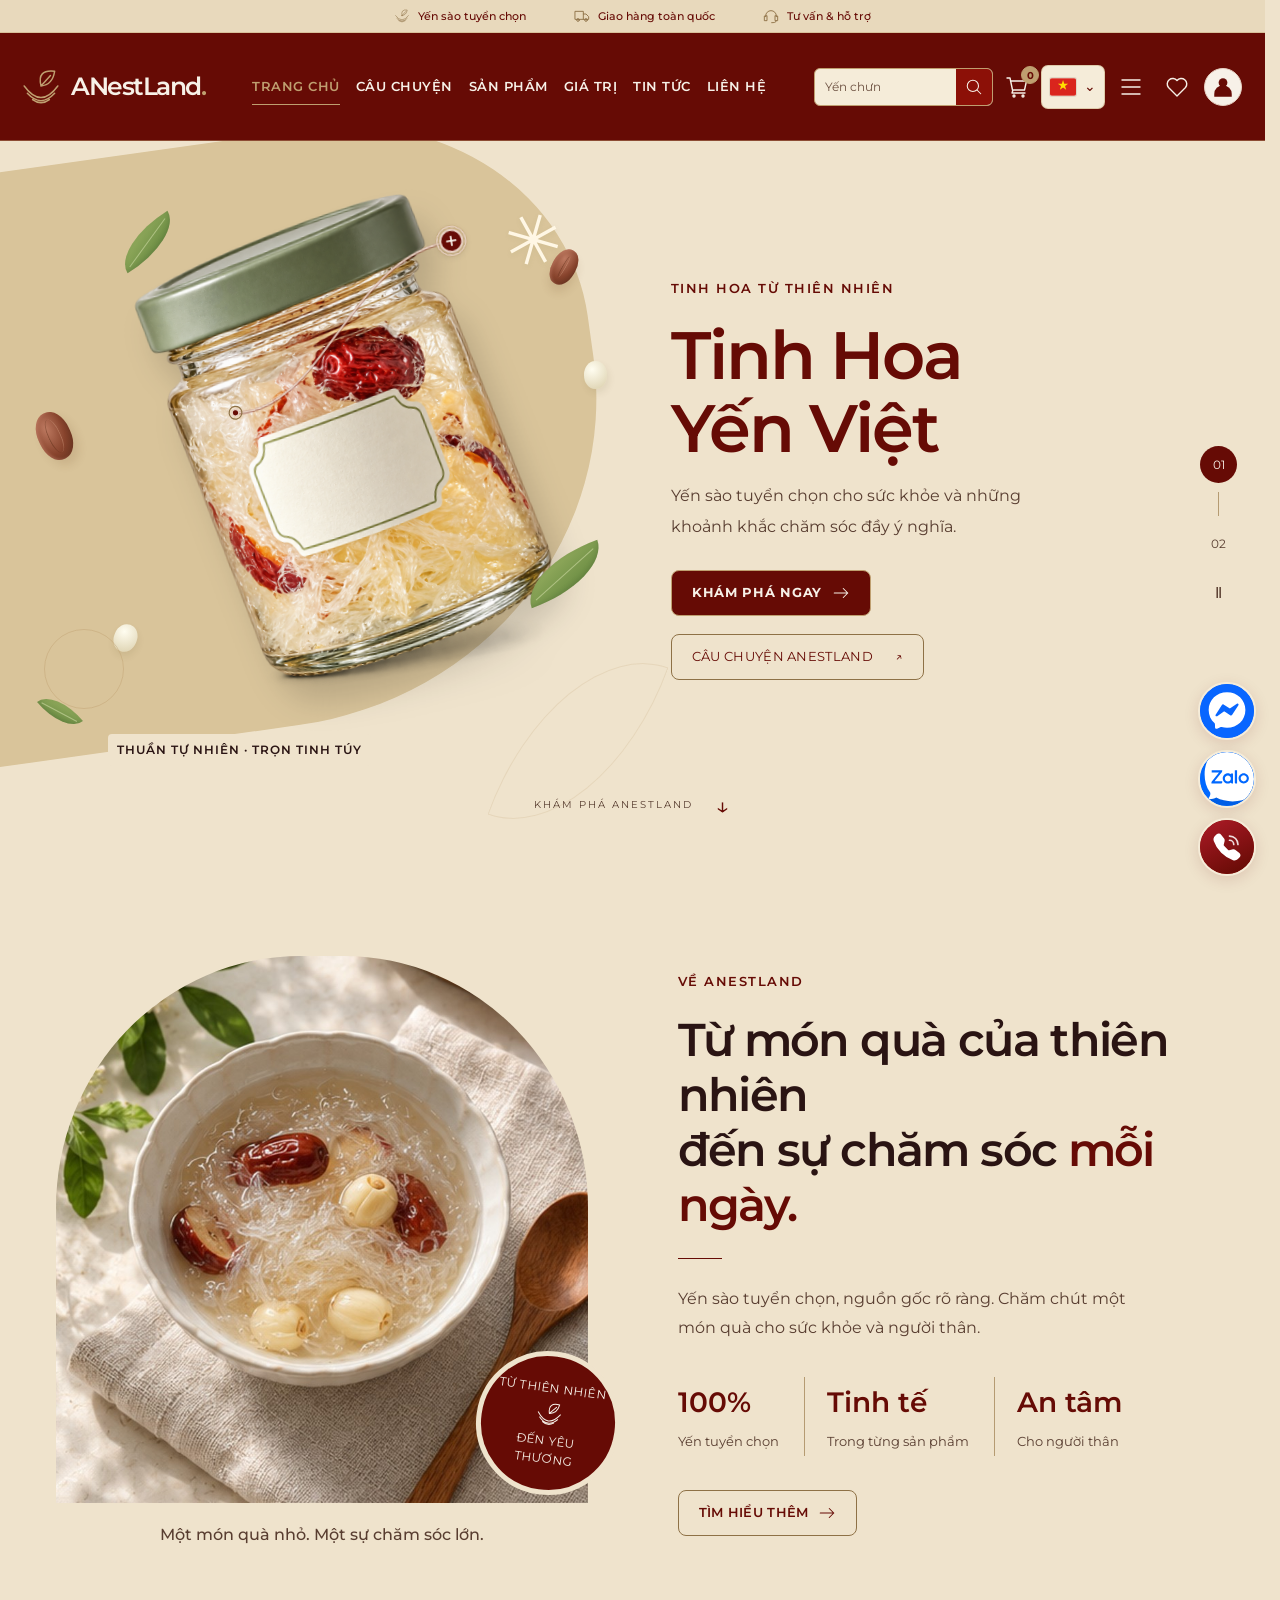
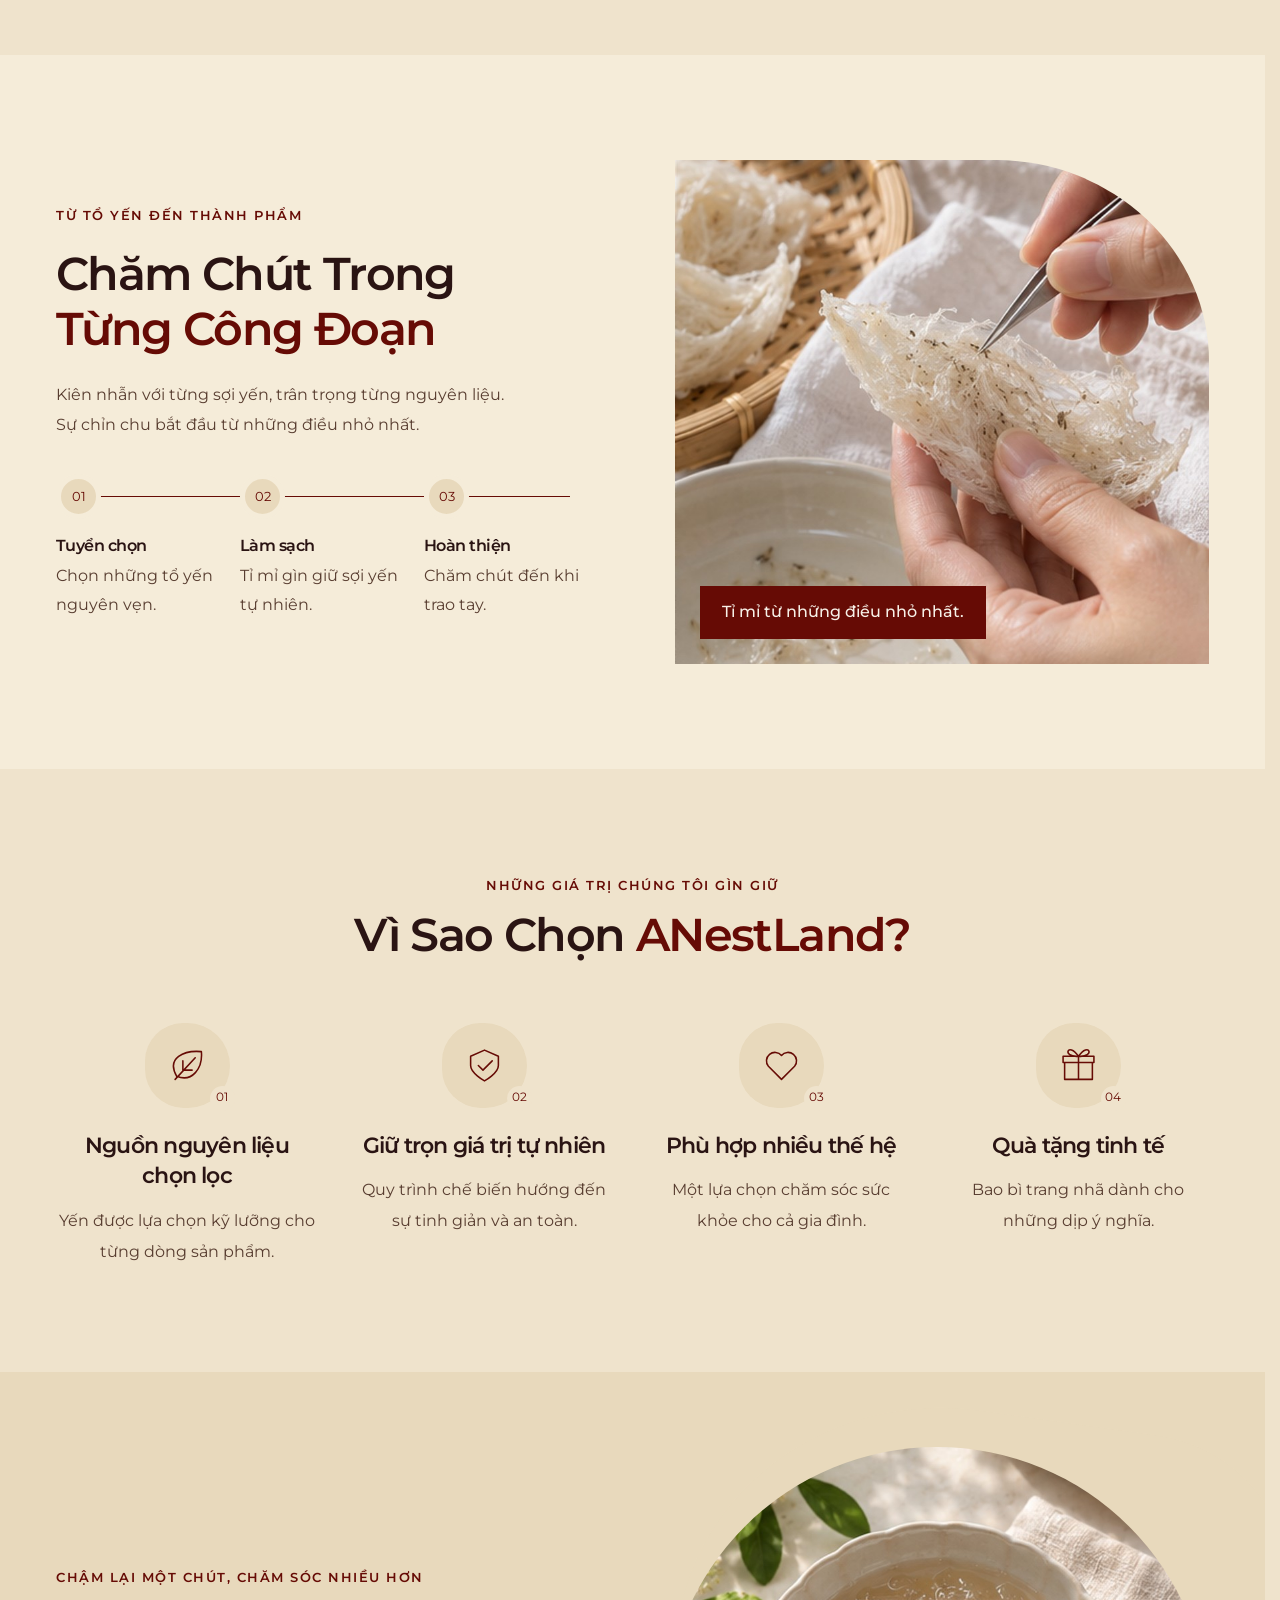
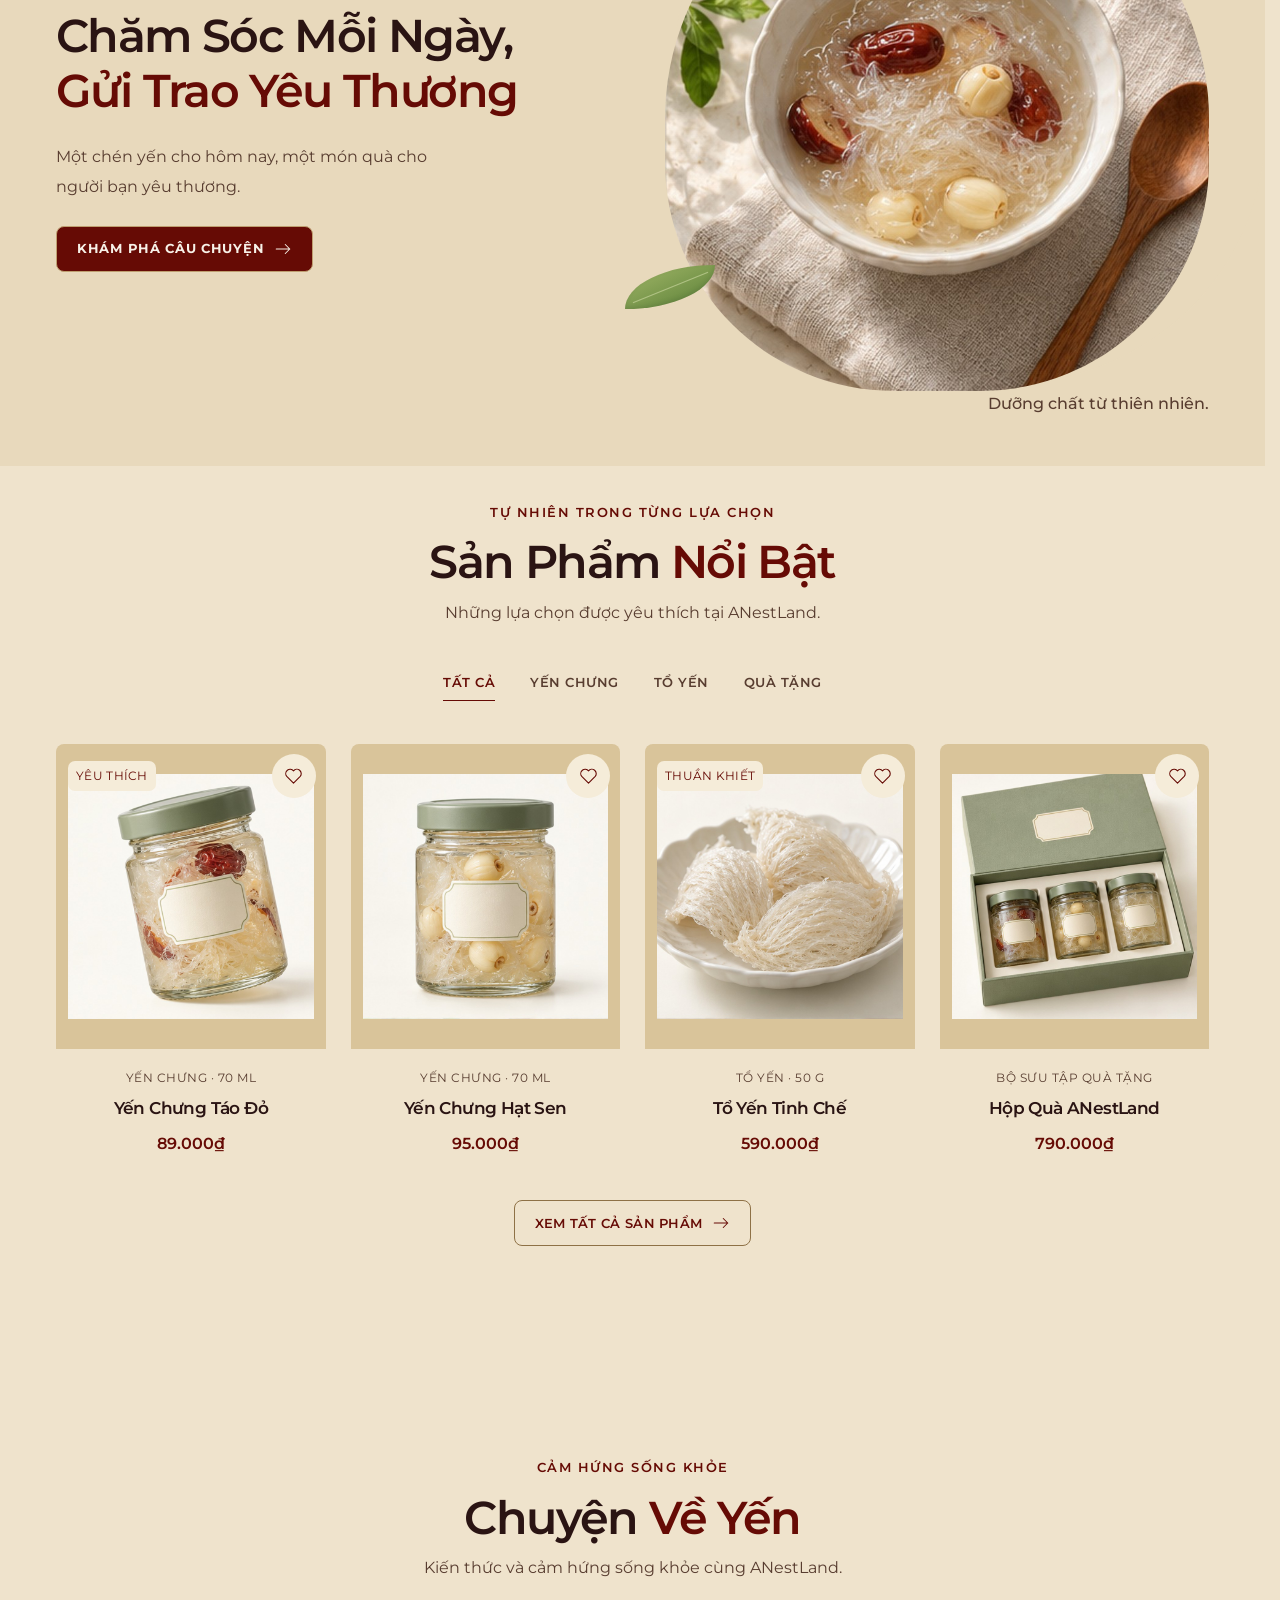
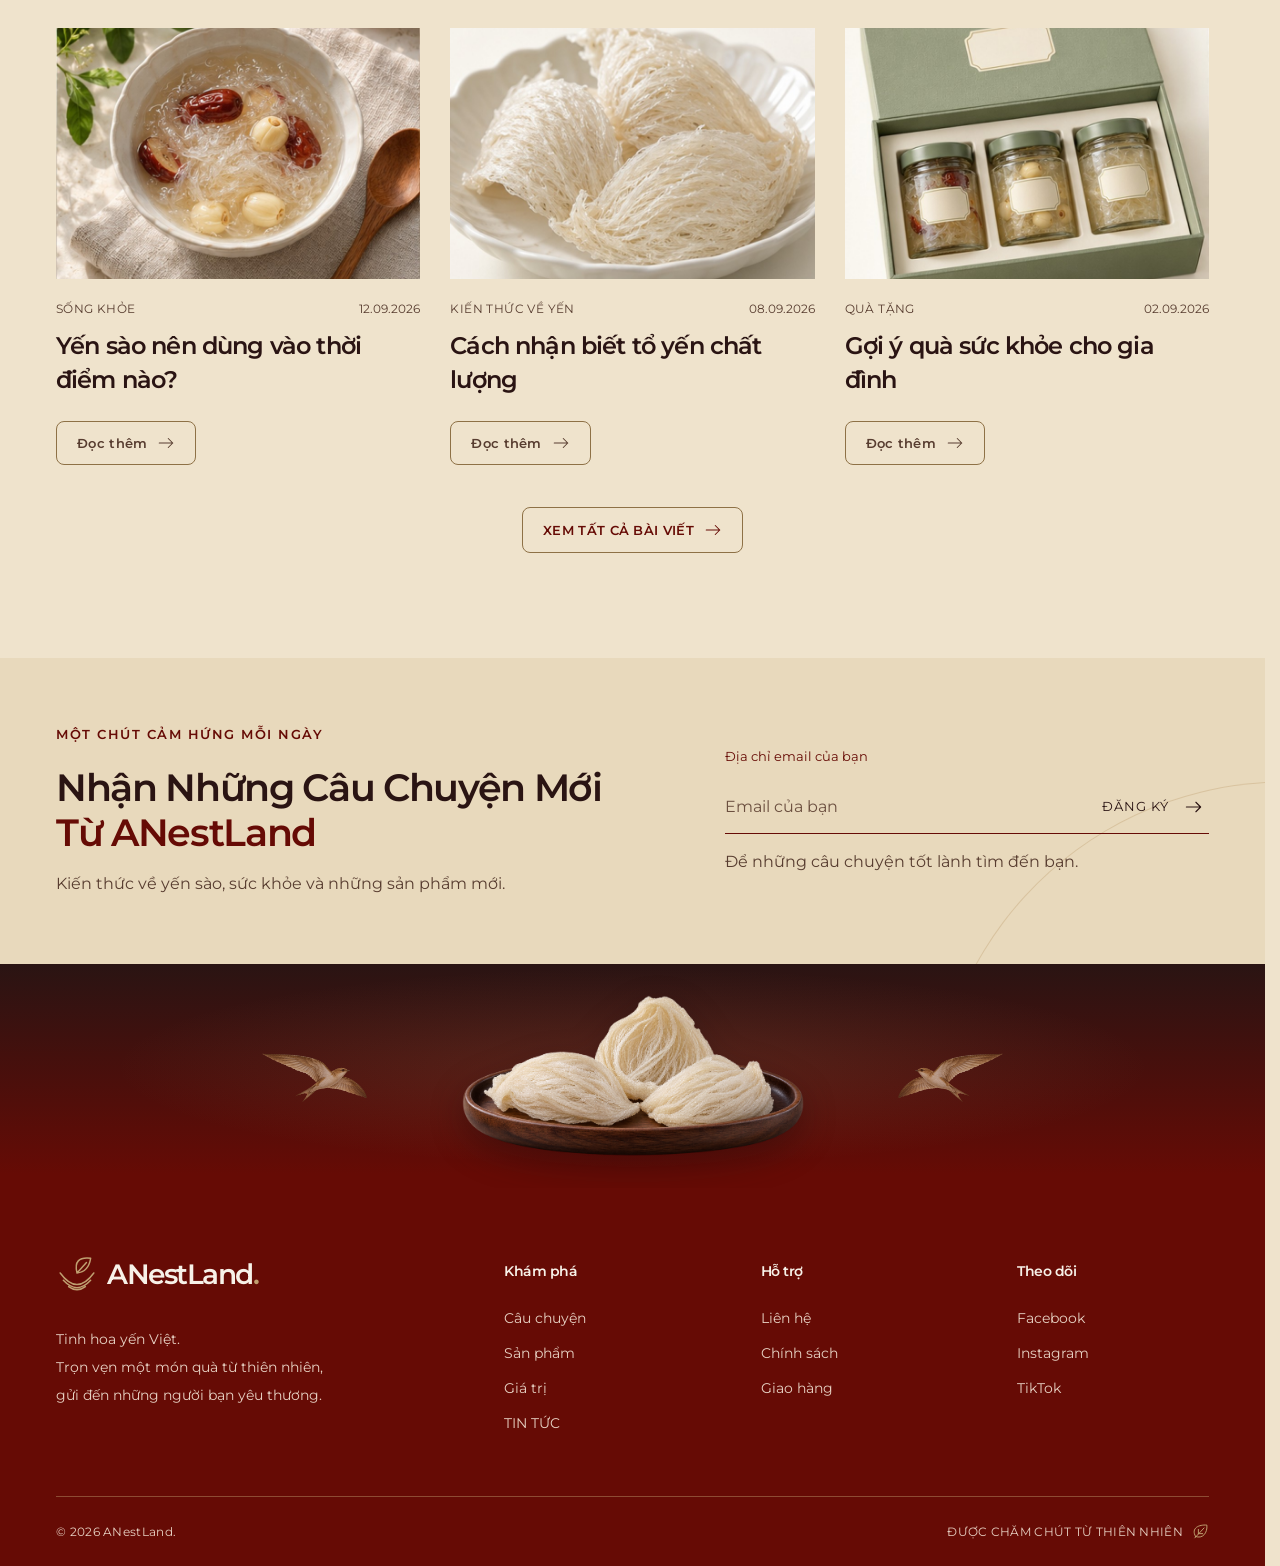
==== ANestLand-Demo/index.html @ 8cb11079 "Add files via upload" ====
<!DOCTYPE html>
<html lang="vi">
<head>
  <meta charset="UTF-8">
  <meta name="viewport" content="width=device-width, initial-scale=1.0">
  <meta name="description" content="ANestLand — Yến sào tuyển chọn, món quà từ thiên nhiên dành cho những người bạn yêu thương.">
  <meta name="theme-color" content="#660b05">
  <title>ANestLand — Tinh Hoa Yến Việt</title>
  <link rel="icon" href="data:image/svg+xml,%3Csvg xmlns='http://www.w3.org/2000/svg' viewBox='0 0 40 40'%3E%3Cpath d='M5 18Q20 40 35 18M7 24Q20 40 33 24M20 18Q17 2 32 5Q30 18 20 18' fill='none' stroke='%23BF9F70' stroke-width='3'/%3E%3C/svg%3E">
  <link rel="preconnect" href="https://fonts.googleapis.com">
  <link rel="preconnect" href="https://fonts.gstatic.com" crossorigin>
  <link href="https://fonts.googleapis.com/css2?family=Montserrat:wght@400;500;600;700&display=swap" rel="stylesheet">
  <link rel="stylesheet" href="styles.css">
  <script src="i18n.js" defer></script>
  <script src="script.js" defer></script>
</head>
<body>
  <svg class="svg-library" xmlns="http://www.w3.org/2000/svg" aria-hidden="true"><defs>
    <symbol id="i-nest" viewBox="0 0 40 40"><path d="M4 19q16 22 32 0M7 26q13 14 26 0M12 32q8 6 16 0M20 19Q16 3 33 5Q31 18 20 19Zm0 0 9-10"/></symbol>
    <symbol id="i-search" viewBox="0 0 24 24"><circle cx="10.5" cy="10.5" r="7.5"/><path d="m16 16 5 5"/></symbol>
    <symbol id="i-cart" viewBox="0 0 24 24"><path d="M2 3h3l2.5 12h12l2-9H6M8 15l-1 3h13"/><circle cx="9" cy="21" r="1"/><circle cx="18" cy="21" r="1"/></symbol>
    <symbol id="i-menu" viewBox="0 0 24 24"><path d="M3 5H21M3 12H21M3 19H21"/></symbol>
    <symbol id="i-arrow" viewBox="0 0 24 24"><path d="M3 12H21M15 6l6 6-6 6"/></symbol>
    <symbol id="i-heart" viewBox="0 0 24 24"><path d="M12 21 3.5 12.5a5.5 5.5 0 0 1 8.5-7 5.5 5.5 0 0 1 8.5 7Z"/></symbol>
    <symbol id="i-leaf" viewBox="0 0 24 24"><path d="M5 19C-2 7 10 2 21 3c1 11-6 20-16 16ZM4 21 17 7M9 15V9M9 15h6"/></symbol>
    <symbol id="i-shield" viewBox="0 0 24 24"><path d="m12 2 9 4v6c0 5-9 10-9 10S3 17 3 12V6ZM8 12l3 3 6-6"/></symbol>
    <symbol id="i-gift" viewBox="0 0 24 24"><path d="M3 10h18v11H3ZM2 6h20v4H2ZM12 6v15M12 6C1 7 5-4 12 6ZM12 6c11 1 7-10 0 0"/></symbol>
    <symbol id="i-close" viewBox="0 0 24 24"><path d="m5 5 14 14M19 5 5 19"/></symbol>
  </defs></svg>
  <a class="skip-link" href="#main">Đến nội dung chính</a>
  <header class="site-header" id="header">
    <a class="logo" href="index.html" aria-label="ANestLand, trang chủ"><svg><use href="#i-nest"/></svg><span>ANestLand<span class="logo-dot">.</span></span></a>
    <nav class="desktop-nav" aria-label="Điều hướng chính"><a href="index.html" class="active" aria-current="page">TRANG CHỦ</a><a href="about.html">CÂU CHUYỆN</a><a href="products.html">SẢN PHẨM</a><a href="values.html">GIÁ TRỊ</a><a href="blog.html">BLOG</a><a href="contact.html">LIÊN HỆ</a></nav>
    <div class="header-tools"><div class="header-search">
      <button type="button" class="icon-button search-trigger" id="search-toggle" aria-label="Mở tìm kiếm" aria-expanded="false" aria-controls="search-panel"><svg><use href="#i-search"/></svg></button>
      <form id="search-form" class="header-search-bar" role="search"><label class="sr-only" for="search-input">Tìm sản phẩm, bài viết</label><input id="search-input" type="search" autocomplete="off" maxlength="120" placeholder="Tìm sản phẩm..." aria-controls="search-results" aria-expanded="false"><button class="search-submit" type="submit" aria-label="Tìm kiếm"><svg><use href="#i-search"/></svg></button></form>
      <div id="search-panel" class="search-dropdown" hidden><div class="search-dropdown-heading"><p id="search-status" role="status" aria-live="polite"></p><button type="button" class="search-close icon-button" aria-label="Đóng tìm kiếm"><svg><use href="#i-close"/></svg></button></div><div id="search-results" class="search-results"></div></div>
    </div><a class="icon-button bag-button" id="bag-toggle" href="cart.html" aria-label="Giỏ hàng"><span class="sr-only">Giỏ hàng</span><svg><use href="#i-cart"/></svg><span class="bag-count" aria-hidden="true">0</span></a><button class="icon-button" id="menu-toggle" aria-label="Mở tài khoản ANestLand" aria-expanded="false" aria-controls="mobile-nav"><svg><use href="#i-menu"/></svg></button></div>
    <nav class="mobile-nav" id="mobile-nav" aria-label="Menu mở rộng" hidden><a href="index.html" class="active" aria-current="page">Trang chủ</a><a href="about.html">Câu chuyện</a><a href="products.html">Sản phẩm</a><a href="values.html">Giá trị</a><a href="blog.html">Chuyện về yến</a><a href="contact.html">Liên hệ</a><button type="button" class="mobile-account-entry" data-account-open>Tài khoản</button></nav>
  </header>
  <main id="main">
    <section class="hero" id="home" aria-label="Tinh hoa yến Việt" aria-roledescription="carousel">
      <div class="hero-art" aria-hidden="true"><div class="hero-blob"></div><div class="botanical-outline"></div><img class="hero-product" src="assets/images/hero-jar.png" alt="" width="1024" height="1024"><span class="leaf leaf-one"></span><span class="leaf leaf-two"></span><span class="leaf leaf-three"></span><span class="date date-one"></span><span class="date date-two"></span><span class="seed seed-one"></span><span class="seed seed-two"></span><span class="flower flower-one">✳</span><span class="organic-ring"></span><span class="art-caption">THUẦN TỰ NHIÊN · TRỌN TINH TÚY</span></div>
      <div class="hero-copy">
        <div class="hero-slide is-active" data-slide="0"><p class="eyebrow">TINH HOA TỪ THIÊN NHIÊN</p><h1>Tinh Hoa<br><em>Yến Việt</em></h1><p class="hero-description">Yến sào tuyển chọn cho sức khỏe và những khoảnh khắc chăm sóc đầy ý nghĩa.</p><a class="button" href="products.html">KHÁM PHÁ NGAY <svg><use href="#i-arrow"/></svg></a><a class="hero-story-link button-secondary" href="about.html">CÂU CHUYỆN ANESTLAND <span>↗</span></a></div>
        <div class="hero-slide" data-slide="1" aria-hidden="true" inert><p class="eyebrow">MÓN QUÀ CHO SỨC KHỎE</p><h2>Trao Dưỡng Chất<br><em>Gửi Yêu Thương</em></h2><p class="hero-description">Những sản phẩm yến sào tinh tế dành cho gia đình và quà tặng cao cấp.</p><a class="button" href="products.html">XEM SẢN PHẨM <svg><use href="#i-arrow"/></svg></a><a class="hero-story-link button-secondary" href="about.html">MÓN QUÀ TỪ THIÊN NHIÊN <span>↗</span></a></div>
      </div>
      <div class="slider-controls" aria-label="Chọn slide"><button class="slide-dot is-active" data-to="0" aria-label="Slide 1: Tinh hoa yến Việt" aria-pressed="true">01</button><span></span><button class="slide-dot" data-to="1" aria-label="Slide 2: Món quà cho sức khỏe" aria-pressed="false">02</button><button class="slider-pause" aria-label="Tạm dừng trình chiếu" aria-pressed="false">Ⅱ</button></div>
      <a class="scroll-note" href="#story"><span>KHÁM PHÁ ANESTLAND</span><span>↓</span></a>
    </section>
    <section class="story section container" id="story">
      <div class="story-visual reveal"><div class="image-arch"><img src="assets/images/wellness-bowl.jpg" alt="Chén yến chưng táo đỏ bên khăn linen và nhành lá xanh" width="512" height="512" loading="lazy"></div><div class="round-seal">TỪ THIÊN NHIÊN<svg><use href="#i-nest"/></svg><span>ĐẾN YÊU THƯƠNG</span></div><p class="image-note">Một món quà nhỏ. Một sự chăm sóc lớn.</p></div>
      <div class="editorial-copy reveal"><p class="eyebrow">VỀ ANESTLAND</p><h2>Từ món quà của thiên nhiên<br>đến sự chăm sóc <em>mỗi ngày.</em></h2><span class="section-rule"></span><p>Yến sào tuyển chọn, nguồn gốc rõ ràng. Chăm chút một món quà cho sức khỏe và người thân.</p><div class="qualities"><div><strong>100%</strong><span>Yến tuyển chọn</span></div><div><strong>Tinh tế</strong><span>Trong từng sản phẩm</span></div><div><strong>An tâm</strong><span>Cho người thân</span></div></div><a class="text-link button-secondary" href="about.html#craft">TÌM HIỂU THÊM <svg><use href="#i-arrow"/></svg></a></div>
    </section>
    <section class="craft section" id="craft"><div class="container craft-inner"><div class="editorial-copy reveal"><p class="eyebrow">TỪ TỔ YẾN ĐẾN THÀNH PHẨM</p><h2>Chăm Chút Trong<br><em>Từng Công Đoạn</em></h2><p>Kiên nhẫn với từng sợi yến, trân trọng từng nguyên liệu. Sự chỉn chu bắt đầu từ những điều nhỏ nhất.</p><ol class="process"><li><span>01</span><h3>Tuyển chọn</h3><p>Chọn những tổ yến nguyên vẹn.</p></li><li><span>02</span><h3>Làm sạch</h3><p>Tỉ mỉ gìn giữ sợi yến tự nhiên.</p></li><li><span>03</span><h3>Hoàn thiện</h3><p>Chăm chút đến khi trao tay.</p></li></ol></div><div class="craft-visual reveal"><img src="assets/images/craftsmanship.jpg" alt="Đôi bàn tay tỉ mỉ làm sạch tổ yến bằng nhíp trên khay tre" loading="lazy" width="512" height="512"><span class="craft-note">Tỉ mỉ từ những điều nhỏ nhất.</span></div></div></section>
    <section class="benefits section container" id="benefits"><div class="section-heading reveal"><p class="eyebrow">NHỮNG GIÁ TRỊ CHÚNG TÔI GÌN GIỮ</p><h2>Vì Sao Chọn <em>ANestLand?</em></h2></div><div class="benefit-grid"><article class="reveal"><div class="benefit-icon"><svg><use href="#i-leaf"/></svg><span>01</span></div><h3>Nguồn nguyên liệu chọn lọc</h3><p>Yến được lựa chọn kỹ lưỡng cho từng dòng sản phẩm.</p></article><article class="reveal"><div class="benefit-icon"><svg><use href="#i-shield"/></svg><span>02</span></div><h3>Giữ trọn giá trị tự nhiên</h3><p>Quy trình chế biến hướng đến sự tinh giản và an toàn.</p></article><article class="reveal"><div class="benefit-icon"><svg><use href="#i-heart"/></svg><span>03</span></div><h3>Phù hợp nhiều thế hệ</h3><p>Một lựa chọn chăm sóc sức khỏe cho cả gia đình.</p></article><article class="reveal"><div class="benefit-icon"><svg><use href="#i-gift"/></svg><span>04</span></div><h3>Quà tặng tinh tế</h3><p>Bao bì trang nhã dành cho những dịp ý nghĩa.</p></article></div></section>
    <section class="care-banner"><div class="container banner-inner"><div class="editorial-copy reveal"><p class="eyebrow">CHẬM LẠI MỘT CHÚT, CHĂM SÓC NHIỀU HƠN</p><h2>Chăm Sóc Mỗi Ngày,<br><em>Gửi Trao Yêu Thương</em></h2><p>Một chén yến cho hôm nay, một món quà cho người bạn yêu thương.</p><a class="button" href="about.html">KHÁM PHÁ CÂU CHUYỆN <svg><use href="#i-arrow"/></svg></a></div><div class="banner-visual reveal"><img src="assets/images/wellness-bowl.jpg" alt="Khoảnh khắc thưởng thức chén yến chưng táo đỏ" loading="lazy" width="512" height="512"><span class="leaf banner-leaf"></span><span class="banner-caption">Nourish with nature.</span></div></div></section>
    <section class="products section container" id="products"><div class="section-heading reveal"><p class="eyebrow">TỰ NHIÊN TRONG TỪNG LỰA CHỌN</p><h2>Sản Phẩm <em>Nổi Bật</em></h2><p>Những lựa chọn được yêu thích tại ANestLand.</p></div>
      <div class="product-filters reveal" aria-label="Lọc sản phẩm"><button class="selected" data-filter="all" aria-pressed="true">TẤT CẢ</button><button data-filter="jar" aria-pressed="false">YẾN CHƯNG</button><button data-filter="nest" aria-pressed="false">TỔ YẾN</button><button data-filter="gift" aria-pressed="false">QUÀ TẶNG</button></div>
      <div class="product-grid">
        <article class="product-card reveal" data-category="jar" data-name="Yến Chưng Táo Đỏ"><div class="product-image"><span class="product-tag">YÊU THÍCH</span><button class="wishlist icon-button" aria-label="Yêu thích Yến Chưng Táo Đỏ" aria-pressed="false"><svg><use href="#i-heart"/></svg></button><a class="product-photo-link" href="product-detail.html?product=tao-do"><img src="assets/images/red-date-jar.jpg" alt="Hũ yến chưng táo đỏ nắp xanh" loading="lazy" width="512" height="512"></a></div><button class="add-product">THÊM VÀO TÚI <span>+</span></button><p class="product-type">YẾN CHƯNG · 70 ML</p><h3><a href="product-detail.html?product=tao-do">Yến Chưng Táo Đỏ</a></h3><p class="price">89.000₫</p></article>
        <article class="product-card reveal" data-category="jar" data-name="Yến Chưng Hạt Sen"><div class="product-image"><button class="wishlist icon-button" aria-label="Yêu thích Yến Chưng Hạt Sen" aria-pressed="false"><svg><use href="#i-heart"/></svg></button><a class="product-photo-link" href="product-detail.html?product=hat-sen"><img src="assets/images/lotus-jar.jpg" alt="Hũ yến chưng hạt sen nắp xanh" loading="lazy" width="512" height="512"></a></div><button class="add-product">THÊM VÀO TÚI <span>+</span></button><p class="product-type">YẾN CHƯNG · 70 ML</p><h3><a href="product-detail.html?product=hat-sen">Yến Chưng Hạt Sen</a></h3><p class="price">95.000₫</p></article>
        <article class="product-card reveal" data-category="nest" data-name="Tổ Yến Tinh Chế"><div class="product-image"><span class="product-tag cream-tag">THUẦN KHIẾT</span><button class="wishlist icon-button" aria-label="Yêu thích Tổ Yến Tinh Chế" aria-pressed="false"><svg><use href="#i-heart"/></svg></button><a class="product-photo-link" href="product-detail.html?product=tinh-che"><img src="assets/images/refined-nest.jpg" alt="Tổ yến tinh chế màu ngà trong chén sứ" loading="lazy" width="512" height="512"></a></div><button class="add-product">THÊM VÀO TÚI <span>+</span></button><p class="product-type">TỔ YẾN · 50 G</p><h3><a href="product-detail.html?product=tinh-che">Tổ Yến Tinh Chế</a></h3><p class="price">590.000₫</p></article>
        <article class="product-card reveal" data-category="gift" data-name="Hộp Quà ANestLand"><div class="product-image"><button class="wishlist icon-button" aria-label="Yêu thích Hộp Quà ANestLand" aria-pressed="false"><svg><use href="#i-heart"/></svg></button><a class="product-photo-link" href="product-detail.html?product=hop-qua"><img src="assets/images/gift-box.jpg" alt="Hộp quà xanh thanh lịch với những hũ yến tuyển chọn" loading="lazy" width="512" height="512"></a></div><button class="add-product">THÊM VÀO TÚI <span>+</span></button><p class="product-type">BỘ SƯU TẬP QUÀ TẶNG</p><h3><a href="product-detail.html?product=hop-qua">Hộp Quà ANestLand</a></h3><p class="price">790.000₫</p></article>
      </div><div class="section-more"><a class="text-link button-secondary" href="products.html">XEM TẤT CẢ SẢN PHẨM <svg><use href="#i-arrow"/></svg></a></div><p class="no-results" hidden>Chưa tìm thấy sản phẩm phù hợp. Hãy thử tên khác.</p>
    </section>
    <section class="blog section container" id="blog"><div class="section-heading reveal"><p class="eyebrow">CẢM HỨNG SỐNG KHỎE</p><h2>Chuyện <em>Về Yến</em></h2><p>Kiến thức và cảm hứng sống khỏe cùng ANestLand.</p></div><div class="blog-grid"><article class="blog-card reveal"><a class="article-image" href="blog-detail.html?article=thoi-diem" aria-label="Đọc: Yến sào nên dùng vào thời điểm nào?"><img src="assets/images/wellness-bowl.jpg" alt="Chén yến cho một buổi sáng nhẹ nhàng" loading="lazy" width="512" height="512"></a><p class="article-meta">SỐNG KHỎE <span>12.09.2026</span></p><h3><a href="blog-detail.html?article=thoi-diem">Yến sào nên dùng vào thời điểm nào?</a></h3><a class="text-link button-secondary" href="blog-detail.html?article=thoi-diem">Đọc thêm <svg><use href="#i-arrow"/></svg></a></article><article class="blog-card reveal"><a class="article-image" href="blog-detail.html?article=chat-luong" aria-label="Đọc: Cách nhận biết tổ yến chất lượng"><img src="assets/images/refined-nest.jpg" alt="Cận cảnh những sợi tổ yến tinh chế" loading="lazy" width="512" height="512"></a><p class="article-meta">KIẾN THỨC VỀ YẾN <span>08.09.2026</span></p><h3><a href="blog-detail.html?article=chat-luong">Cách nhận biết tổ yến chất lượng</a></h3><a class="text-link button-secondary" href="blog-detail.html?article=chat-luong">Đọc thêm <svg><use href="#i-arrow"/></svg></a></article><article class="blog-card reveal"><a class="article-image" href="blog-detail.html?article=qua-tang" aria-label="Đọc: Gợi ý quà sức khỏe cho gia đình"><img src="assets/images/gift-box.jpg" alt="Hộp quà yến sào tinh tế cho người thân" loading="lazy" width="512" height="512"></a><p class="article-meta">QUÀ TẶNG <span>02.09.2026</span></p><h3><a href="blog-detail.html?article=qua-tang">Gợi ý quà sức khỏe cho gia đình</a></h3><a class="text-link button-secondary" href="blog-detail.html?article=qua-tang">Đọc thêm <svg><use href="#i-arrow"/></svg></a></article></div><div class="section-more"><a class="text-link button-secondary" href="blog.html">XEM TẤT CẢ BÀI VIẾT <svg><use href="#i-arrow"/></svg></a></div></section>
    <section class="newsletter" id="newsletter"><div class="container newsletter-inner reveal"><div><p class="eyebrow">MỘT CHÚT CẢM HỨNG MỖI NGÀY</p><h2>Nhận Những Câu Chuyện Mới<br><em>Từ ANestLand</em></h2><p>Kiến thức về yến sào, sức khỏe và những sản phẩm mới.</p></div><form id="newsletter-form"><label for="newsletter-email">Địa chỉ email của bạn</label><div class="email-row"><input id="newsletter-email" name="email" type="email" placeholder="Email của bạn" required autocomplete="email"><button type="submit">ĐĂNG KÝ <svg><use href="#i-arrow"/></svg></button></div><p class="form-note" id="newsletter-message" role="status">Để những câu chuyện tốt lành tìm đến bạn.</p></form></div></section>
  </main>
  <footer id="footer"><div class="container footer-grid"><div class="footer-brand"><a class="logo" href="index.html"><svg><use href="#i-nest"/></svg><span>ANestLand<span class="logo-dot">.</span></span></a><p>Tinh hoa yến Việt.<br>Trọn vẹn một món quà từ thiên nhiên, gửi đến những người bạn yêu thương.</p></div><div><h2>Khám phá</h2><a href="about.html">Câu chuyện</a><a href="products.html">Sản phẩm</a><a href="values.html">Giá trị</a><a href="blog.html">Blog</a></div><div><h2>Hỗ trợ</h2><a href="contact.html">Liên hệ</a><button data-info="policy">Chính sách</button><button data-info="shipping">Giao hàng</button></div><div><h2>Theo dõi</h2><button data-info="social">Facebook</button><button data-info="social">Instagram</button><button data-info="social">TikTok</button></div></div><div class="container footer-bottom"><p>© 2026 ANestLand.</p><span>ĐƯỢC CHĂM CHÚT TỪ THIÊN NHIÊN <svg><use href="#i-leaf"/></svg></span></div></footer>
  
  <div class="toast" role="status" aria-live="polite"></div>
  <dialog id="content-dialog"><button class="dialog-close icon-button" aria-label="Đóng nội dung"><svg><use href="#i-close"/></svg></button><p class="eyebrow" id="dialog-label"></p><h2 id="dialog-title"></h2><div id="dialog-body"></div></dialog>
</body>
</html>
---- ANestLand-Demo/styles.css ----
:root{
  /* Live ANestLand anchors: primary buttons, header/footer red, gold headings, deep gold, warm footer text. */
  --brand-primary:#660b05;--brand-secondary:#8c1007;--brand-gold:#bf9f70;--brand-gold-deep:#8e7146;--brand-champagne:#e7d1c3;
  /* Warm food-presentation canvas; brand authority stays burgundy and gold. */
  --surface:#efe3cc;--surface-raised:#f5ecd9;--surface-secondary:#e8d9bc;--surface-deep:#660b05;
  --accent:var(--brand-primary);--accent-hover:var(--brand-secondary);--text:#2a1413;--text-muted:#6c5040;--border:#b59b72;--text-on-dark:#f7f1e8;
  --image-surface:#d9c49a;--on-accent:#f7f1e8;--error:#8c1007;--backdrop:#000000b3;
  --shadow-soft:#00000014;--shadow-medium:#00000030;--shadow-image:#00000026;
  --leaf-light:#a5b96a;--leaf-dark:#577d35;--leaf-shadow:#36492930;--leaf-vein:#d1dda799;
  --fruit-light:#bd7960;--fruit-dark:#87432c;--fruit-deep:#532817;--fruit-shine:#e6a28955;
  --fruit-shadow:#6b412020;--fruit-line:#dba88b60;--fruit-edge:#50271066;
  --seed-light:#fffdf0;--seed-dark:#daceaa;--seed-shadow:#51482118;--flower:#fff7e5;--flower-shadow:#99986120;
  --accent-line:#bf9f7070;--accent-faint:#bf9f7030;--accent-soft:#bf9f7060;--mask-solid:#000;
  --white:var(--surface);--warm:var(--surface-raised);--cream:var(--surface-secondary);
  --champagne:var(--brand-champagne);--ink:var(--text);--muted:var(--text-muted);--line:var(--border);
  --sans:'Montserrat',Arial,sans-serif;
}
*{box-sizing:border-box}html{scroll-behavior:smooth;scroll-padding-top:100px}body{margin:0;color:var(--ink);background:var(--white);font-family:var(--sans);font-size:14px;line-height:1.85}button,input{font:inherit}button,a{-webkit-tap-highlight-color:transparent}button{cursor:pointer}button:disabled{cursor:default}a{color:inherit;text-decoration:none}button{color:inherit}img{display:block;width:100%;height:auto}svg{width:24px;height:24px;fill:none;stroke:currentColor;stroke-width:1.4;stroke-linecap:round;stroke-linejoin:round;flex-shrink:0}h1,h2,h3,p{margin:0}h1,h2{font-family:var(--sans);font-weight:500;line-height:1.08}h2{font-size:clamp(36px,4.1vw,56px)}h2 em{color:var(--accent);font-weight:400}p{color:var(--muted)}button{border:0;background:none}button:focus-visible,a:focus-visible,input:focus-visible{outline:2px solid var(--accent);outline-offset:5px}::selection{background:var(--surface-secondary)}[hidden]{display:none!important}.svg-library{position:absolute;width:0;height:0;overflow:hidden}.container{width:min(1180px,calc(100% - 112px));margin-inline:auto}.section{padding-block:105px}.eyebrow{color:var(--accent);font-size:12px;font-weight:500;letter-spacing:2.4px;line-height:1.8;margin-bottom:18px}.logo{display:inline-flex;align-items:center;font-family:var(--sans);font-size:32px;font-weight:600;letter-spacing:-1.3px;white-space:nowrap;line-height:1}.logo svg{width:42px;height:42px;color:var(--accent);margin-right:9px;stroke-width:1.4}.logo-dot{color:var(--accent)}.skip-link{position:fixed;top:-80px;left:16px;z-index:100;background:var(--surface-raised);padding:12px}.skip-link:focus{top:8px}
.site-header{height:108px;background:var(--white);padding-inline:5%;display:flex;align-items:center;justify-content:space-between;gap:30px;position:sticky;top:0;z-index:30;transition:height .35s,box-shadow .35s}.site-header.scrolled{height:80px;box-shadow:0 2px 14px var(--shadow-soft)}.desktop-nav{display:flex;gap:34px;align-items:center}.desktop-nav a{font-size:12px;letter-spacing:1px;font-weight:500;position:relative;padding-block:10px;white-space:nowrap}.desktop-nav a:after{content:'';position:absolute;bottom:3px;left:0;width:0;height:1px;background:var(--accent);transition:width .3s}.desktop-nav a:hover:after,.desktop-nav a.active:after{width:100%}.desktop-nav a.active{color:var(--accent)}.header-tools{display:flex;gap:16px}.icon-button{display:flex;align-items:center;justify-content:center;width:35px;height:40px;padding:5px}.icon-button:hover{color:var(--accent)}.bag-button{position:relative}.bag-count{position:absolute;top:0;right:0;background:var(--accent);color:var(--text);width:16px;height:16px;line-height:16px;border-radius:50%;font-size:12px}.mobile-nav{position:absolute;top:100%;right:5%;width:270px;background:var(--white);padding:22px 30px;box-shadow:0 10px 30px var(--shadow-medium);border-top:2px solid var(--accent)}.mobile-nav a{display:block;padding:10px 0}
.hero{min-height:640px;height:min(710px,calc(100svh - 108px));position:relative;display:grid;grid-template-columns:50% 50%;background:linear-gradient(180deg,var(--text) 65%,var(--surface-raised));overflow:hidden}.hero-art{position:relative;isolation:isolate;min-width:0;height:100%}.hero-blob{position:absolute;width:113%;height:83%;top:0;left:-18%;background:var(--surface-secondary);border-radius:0 35% 48% 0/0 38% 55% 0;transform:rotate(-8deg);z-index:-2}.hero-blob:after{content:'';position:absolute;width:180px;height:180px;bottom:-40px;right:25%;border-radius:50%;background:var(--surface-raised);opacity:.8}.hero-product{position:absolute;width:88%;max-width:600px;top:9%;left:8%;mix-blend-mode:multiply;transform:rotate(-9deg);animation:product-enter 1.4s both;transition:opacity .5s,transform .9s;filter:drop-shadow(12px 25px 15px var(--shadow-image))}.hero-art.gift-slide .hero-product{transform:rotate(0deg);top:14%}.hero-art.gift-slide .hero-blob{background:var(--surface-secondary)}.hero-copy{position:relative;align-self:center;padding:30px 90px 65px 25px}.hero-slide{display:none}.hero-slide.is-active{display:block}.hero-slide h1,.hero-slide h2{font-size:clamp(65px,7.8vw,112px);letter-spacing:-2px;color:var(--accent);line-height:.98}.hero-slide h2{font-size:clamp(58px,5.8vw,84px)}.hero-slide h1 em,.hero-slide h2 em{font-weight:400;color:var(--accent);display:inline-block}.hero-slide.is-active>*{animation:copy-enter .9s both}.hero-slide.is-active .eyebrow{animation-delay:.05s}.hero-slide.is-active h1,.hero-slide.is-active h2{animation-delay:.15s}.hero-slide.is-active .hero-description{animation-delay:.3s}.hero-slide.is-active .button{animation-delay:.45s}.hero-slide.is-active .hero-story-link{animation-delay:.5s}.flourish{display:block;color:var(--accent);font-family:var(--sans);font-size:28px;line-height:1.5;margin:12px 0}.hero-description{max-width:415px;font-size:14px;line-height:1.95;margin:15px 0 27px}.button{display:inline-flex;justify-content:center;align-items:center;gap:25px;background:var(--accent);color:var(--text);padding:17px 27px;min-height:54px;font-size:12px;font-weight:500;letter-spacing:1.1px;transition:background .3s}.button svg{width:20px;transition:transform .3s}.button:hover{background:var(--brand-secondary)}.button:hover svg,.text-link:hover svg{transform:translateX(5px)}.hero-story-link{display:block;font-size:12px;letter-spacing:1.5px;margin-top:23px;color:var(--muted)}.hero-story-link span{margin-left:12px}.slider-controls{position:absolute;right:28px;top:43%;display:flex;flex-direction:column;align-items:center;gap:9px}.slide-dot{width:37px;height:37px;border-radius:50%;font-size:12px;color:var(--muted);transition:background .3s,color .3s}.slide-dot.is-active{background:var(--accent);color:var(--white)}.slider-controls>span{height:24px;width:1px;background:var(--line)}.slider-pause{font-size:15px;color:var(--muted);padding:8px}.scroll-note{position:absolute;bottom:24px;left:50%;transform:translateX(-50%);display:flex;gap:22px;align-items:center;font-size:12px;letter-spacing:2px;color:var(--muted)}.scroll-note span:last-child{font-size:24px;color:var(--accent)}.art-caption{position:absolute;bottom:12%;left:17%;font-size:12px;letter-spacing:2px;color:var(--accent)}.leaf{position:absolute;width:67px;height:32px;background:linear-gradient(155deg,var(--leaf-light),var(--leaf-dark));border-radius:100% 0 100% 0;box-shadow:inset 0 -2px 4px var(--leaf-shadow);animation:float 7s ease-in-out infinite;z-index:2}.leaf:after{content:'';position:absolute;top:50%;left:5%;width:90%;height:1px;background:var(--leaf-vein);transform:rotate(-22deg)}.leaf-one{top:12%;left:18%;rotate:-32deg}.leaf-two{top:58%;right:4%;width:85px;height:42px;rotate:-20deg;animation-delay:-3s}.leaf-three{bottom:18%;left:6%;width:44px;height:23px;rotate:50deg;animation-duration:9s}.date{position:absolute;width:33px;height:50px;background:radial-gradient(ellipse at 35% 30%,var(--fruit-light),var(--fruit-dark) 55%,var(--fruit-deep));border-radius:47%;box-shadow:inset 2px 0 3px var(--fruit-shine),3px 7px 8px var(--fruit-shadow);animation:float 8s ease-in-out infinite;z-index:2}.date:after{content:'';position:absolute;inset:7px 10px;border-right:1px solid var(--fruit-line);border-left:1px solid var(--fruit-edge);border-radius:50%}.date-one{left:6%;top:38%;rotate:-25deg}.date-two{right:9%;top:15%;rotate:30deg;animation-delay:-3s;width:24px;height:38px}.seed{position:absolute;width:23px;height:28px;background:radial-gradient(circle at 35% 30%,var(--seed-light),var(--seed-dark));border-radius:48%;box-shadow:2px 4px 7px var(--seed-shadow);animation:float 6s ease-in-out infinite}.seed-one{bottom:28%;left:18%;rotate:22deg}.seed-two{top:31%;right:4%;animation-delay:-2s}.flower{position:absolute;font-size:70px;color:var(--flower);text-shadow:0 2px 5px var(--flower-shadow);animation:float 10s ease-in-out infinite}.flower-one{top:5%;right:11%;rotate:16deg}.organic-ring{position:absolute;width:80px;height:80px;border:1px solid var(--accent-line);border-radius:50%;left:7%;bottom:20%}.botanical-outline{position:absolute;width:220px;height:370px;border:1px solid var(--accent-faint);border-radius:100% 0 100% 0;right:-90px;bottom:0;rotate:20deg;z-index:-1}
.story{display:grid;grid-template-columns:1fr 1fr;gap:90px;align-items:center}.story-visual{position:relative}.image-arch{overflow:hidden;border-radius:46% 46% 0 0;background:var(--warm)}.image-arch img{aspect-ratio:1/1.03;object-fit:cover}.round-seal{position:absolute;right:-32px;bottom:55px;width:128px;height:128px;border-radius:50%;background:var(--surface-secondary);border:5px solid var(--surface);display:flex;flex-direction:column;align-items:center;justify-content:center;font-size:12px;letter-spacing:1.3px;color:var(--accent);gap:5px;rotate:8deg}.round-seal svg{width:36px;height:36px}.image-note{text-align:center;font-family:var(--sans);font-size:21px;font-style:normal;margin-top:18px}.editorial-copy>p:not(.eyebrow){line-height:2;max-width:470px;margin:24px 0}.section-rule{display:block;width:44px;height:1px;background:var(--accent);margin:25px 0}.qualities{display:flex;gap:28px;margin:34px 0}.qualities div{border-right:1px solid var(--line);padding-right:25px}.qualities div:last-child{border:0;padding-right:0}.qualities strong{display:block;font-family:var(--sans);font-size:32px;font-weight:500;color:var(--accent)}.qualities span{font-size:12px;color:var(--muted);white-space:nowrap}.text-link{display:inline-flex;align-items:center;gap:17px;padding:0 0 5px;font-size:12px;letter-spacing:.6px;border-bottom:1px solid var(--accent);background:none}.text-link svg{width:18px;transition:transform .3s}.section-heading{text-align:center;max-width:750px;margin:0 auto 38px}.section-heading .eyebrow{margin-bottom:10px}.section-heading>p:last-child{margin-top:8px}.section-heading .flourish{font-size:21px;margin:12px 0}.products{padding-top:35px}.product-filters{display:flex;justify-content:center;gap:35px;margin:35px 0 43px}.product-filters button{font-size:12px;letter-spacing:1px;color:var(--muted);padding:7px 0;border-bottom:1px solid transparent}.product-filters button.selected{color:var(--accent);border-color:var(--accent)}.product-grid{display:grid;grid-template-columns:repeat(4,1fr);gap:25px}.product-card{text-align:center;transition:transform .4s}.product-card:hover{transform:translateY(-6px)}.product-image{position:relative;background:var(--warm);overflow:hidden;aspect-ratio:1/1.13}.product-image>img{height:100%;object-fit:contain;mix-blend-mode:multiply;transition:transform .6s}.product-card:hover .product-image>img{transform:scale(1.06)}.wishlist{position:absolute;right:10px;top:10px;z-index:2}.wishlist svg{width:19px}.wishlist[aria-pressed=true] svg{fill:var(--accent);stroke:var(--accent)}.product-tag{position:absolute;top:17px;left:12px;font-size:12px;letter-spacing:.7px;background:var(--surface-secondary);padding:4px 8px;z-index:1;color:var(--accent)}.cream-tag{background:var(--cream);color:var(--accent)}.add-product{position:absolute;bottom:0;left:0;right:0;background:var(--accent);color:var(--text);padding:13px;font-size:12px;letter-spacing:1px;transform:translateY(100%);transition:transform .35s;display:flex;align-items:center;justify-content:center;gap:24px}.add-product span{font-size:20px;line-height:1}.product-card:hover .add-product,.product-card:focus-within .add-product{transform:translateY(0)}.product-type{font-size:12px;letter-spacing:1.2px;margin-top:19px}.product-card h3{font-size:14px;font-weight:500;margin:4px 0}.price{color:var(--accent);font-size:13px}.no-results{text-align:center;padding:25px}
.care-banner{background:var(--cream);overflow:hidden}.banner-inner{display:grid;grid-template-columns:1fr 1fr;align-items:center;gap:65px;padding-block:75px}.banner-inner h2{font-size:clamp(44px,4.8vw,65px)}.banner-inner .editorial-copy>p:not(.eyebrow){max-width:420px}.banner-visual{position:relative;isolation:isolate}.banner-visual:before{content:'';position:absolute;inset:-35px -60px 10px 5px;background:var(--surface-secondary);border-radius:45% 25% 45% 40%;rotate:8deg;z-index:-1}.banner-visual img{aspect-ratio:1;object-fit:cover;border-radius:50% 50% 42% 42%}.banner-leaf{bottom:15%;left:-40px;width:90px;height:44px}.banner-caption{position:absolute;right:0;bottom:-28px;font-family:var(--sans);font-size:30px;font-style:normal;color:var(--accent);rotate:-6deg}.benefit-grid{display:grid;grid-template-columns:repeat(4,1fr);gap:35px;text-align:center;margin-top:60px}.benefit-icon{position:relative;width:85px;height:85px;margin:0 auto 23px;display:flex;align-items:center;justify-content:center;background:var(--surface-secondary);border-radius:47% 53% 52% 48%;color:var(--accent)}.benefit-icon svg{width:37px;height:37px;stroke-width:1}.benefit-icon span{position:absolute;bottom:-3px;right:-5px;font-size:12px;background:var(--surface-raised);width:25px;height:25px;border-radius:50%}.benefit-grid h3{font-size:14px;font-weight:500;margin-bottom:14px}.benefit-grid p{font-size:12px;line-height:1.9}.craft{background:var(--warm)}.craft-inner{display:grid;grid-template-columns:1fr 1fr;gap:85px;align-items:center}.craft-visual{position:relative}.craft-visual img{aspect-ratio:1.06;object-fit:cover;border-radius:0 40% 0 0}.craft-note{position:absolute;bottom:25px;left:25px;background:var(--warm);padding:12px 22px;font-family:var(--sans);font-size:23px;font-style:normal}.process{list-style:none;padding:0;display:grid;grid-template-columns:repeat(3,1fr);gap:18px;margin:35px 0 0;position:relative}.process:before{content:'';position:absolute;top:22px;left:20px;right:20px;height:1px;background:var(--accent);transform:scaleX(0);transform-origin:left;transition:transform 1.8s .5s}.is-visible .process:before{transform:scaleX(1)}.process li{position:relative}.process li>span{display:flex;align-items:center;justify-content:center;width:45px;height:45px;background:var(--surface-secondary);border:5px solid var(--warm);border-radius:50%;font-size:12px;color:var(--accent);margin-bottom:17px}.process h3{font-size:12px;font-weight:500}.process p{font-size:12px;line-height:1.8;margin-top:7px}.blog-grid{display:grid;grid-template-columns:repeat(3,1fr);gap:30px;margin-top:45px}.article-image{width:100%;padding:0;overflow:hidden;background:var(--warm)}.article-image img{aspect-ratio:1.45;object-fit:cover;transition:transform .6s}.article-image:hover img{transform:scale(1.05)}.article-meta{font-size:12px;letter-spacing:.9px;color:var(--accent);margin:19px 0 10px;display:flex;justify-content:space-between;gap:8px}.article-meta span{color:var(--muted);letter-spacing:0}.blog-card h3{font-family:var(--sans);font-size:28px;line-height:1.25;font-weight:500;min-height:70px;margin-bottom:19px}.blog-card .text-link{font-size:12px;color:var(--muted)}
.newsletter{background:var(--surface-secondary);padding-block:65px;position:relative;overflow:hidden}.newsletter:after{content:'';position:absolute;right:-90px;bottom:-120px;width:350px;height:350px;border:1px solid var(--accent-soft);border-radius:100% 0 100% 0;rotate:20deg;pointer-events:none}.newsletter-inner{display:grid;grid-template-columns:1.25fr 1fr;gap:65px;align-items:center;position:relative;z-index:1}.newsletter h2{font-size:42px}.newsletter p:not(.eyebrow){font-size:12px;margin-top:14px}.newsletter form label{display:block;font-size:12px;color:var(--accent);margin-bottom:12px}.email-row{display:flex;border-bottom:1px solid var(--accent)}.email-row input{flex:1;width:100%;min-width:0;border:none;background:transparent;padding:12px 0;color:var(--ink);font-size:13px;border-radius:0}.email-row button{font-size:12px;letter-spacing:1px;display:flex;gap:15px;align-items:center;padding-left:15px;white-space:nowrap}.email-row button svg{width:19px}.newsletter .form-note{font-size:12px;min-height:21px}footer{padding-top:65px}.footer-grid{display:grid;grid-template-columns:2fr 1fr 1fr 1fr;gap:65px;padding-bottom:55px}.footer-brand .logo{font-size:32px}.footer-brand>p{font-size:12px;max-width:280px;line-height:2;margin-top:20px}.footer-grid h2{font-family:var(--sans);font-size:12px;font-weight:500;margin:10px 0 21px}.footer-grid>div>a:not(.logo),.footer-grid>div>button{display:block;font-size:12px;line-height:2.5;padding:0;color:var(--muted);text-align:left}.footer-grid>div>a:hover,.footer-grid button:hover{color:var(--accent)}.footer-bottom{border-top:1px solid var(--line);padding-block:24px;display:flex;justify-content:space-between;gap:20px;align-items:center}.footer-bottom p{font-size:12px}.footer-bottom>span{display:flex;align-items:center;gap:9px;font-size:12px;letter-spacing:1px;color:var(--muted)}.footer-bottom svg{width:17px;height:17px;color:var(--accent)}.back-top{position:fixed;bottom:24px;right:22px;width:43px;height:43px;border-radius:50%;background:var(--accent);color:var(--text);display:flex;align-items:center;justify-content:center;font-size:22px;z-index:20;opacity:0;pointer-events:none;transition:opacity .3s}.back-top.visible{opacity:1;pointer-events:auto}.toast{position:fixed;bottom:25px;left:50%;transform:translate(-50%,20px);background:var(--ink);color:var(--text);padding:13px 24px;z-index:60;font-size:12px;max-width:calc(100% - 32px);width:max-content;opacity:0;pointer-events:none;transition:opacity .3s,transform .3s}.toast.visible{opacity:1;transform:translate(-50%,0)}dialog{border:0;padding:48px;width:min(590px,calc(100% - 32px));max-height:85svh;overflow:auto;color:var(--ink);background:var(--warm)}dialog::backdrop{background:var(--backdrop);backdrop-filter:blur(3px)}.dialog-close{position:absolute;right:12px;top:12px}dialog h2{font-size:42px;margin-bottom:25px}dialog p{margin:16px 0}dialog label{display:block;font-size:12px;margin-bottom:8px}dialog input{width:100%;border:1px solid var(--line);background:var(--surface-raised);padding:14px;margin-bottom:20px}#dialog-body{color:var(--muted);font-size:14px}.reveal{opacity:1}.js-motion .reveal{opacity:0;transform:translateY(24px);transition:opacity .8s,transform .8s}.js-motion .reveal.is-visible{opacity:1;transform:translateY(0)}
.hero-product{mix-blend-mode:normal;width:81%;top:7%;left:11%;max-height:85%;object-fit:contain;animation-fill-mode:backwards}.hero-art.gift-slide .hero-product{width:86%;left:8%;mix-blend-mode:multiply;mask-image:radial-gradient(ellipse at center,var(--mask-solid) 54%,transparent 73%);animation:none}.hero-blob:after{display:none}.botanical-outline{right:-5px;bottom:10px;width:120px;height:200px}.hero-slide h1 em,.hero-slide h2 em{color:var(--accent)}.product-image>img{padding:5px}.hero-art .hero-product{transition:opacity .5s,transform .9s}
@keyframes float{0%,100%{transform:translateY(0) rotate(-3deg)}50%{transform:translateY(-16px) rotate(6deg)}}@keyframes copy-enter{from{opacity:0;transform:translateY(22px)}to{opacity:1;transform:translateY(0)}}@keyframes product-enter{from{opacity:0;transform:rotate(-14deg) scale(.9)}to{opacity:1;transform:rotate(-9deg) scale(1)}}
@media(min-width:1500px){.hero-art{padding-left:50px}.hero-copy{padding-left:55px}.hero-product{left:18%;width:78%}}@media(max-width:1100px){.container{width:calc(100% - 70px)}.desktop-nav{gap:20px}.site-header{padding-inline:35px;gap:20px}.logo{font-size:28px}.logo svg{width:35px}.hero{min-height:600px}.hero-copy{padding-right:60px;padding-left:20px}.hero-slide h1{font-size:85px}.story,.craft-inner{gap:50px}.qualities{gap:18px}.qualities div{padding-right:16px}.qualities span{font-size:12px}.footer-grid{gap:35px}}
@media(max-width:850px){.desktop-nav{display:none}.site-header{height:85px}.hero{height:auto;min-height:610px}.hero-slide h1{font-size:72px}.hero-slide h2{font-size:58px}.hero-copy{padding:40px 55px 70px 12px}.hero-product{top:20%;width:105%;left:-3%}.hero-blob{height:76%}.hero-description{font-size:12px}.hero .eyebrow{font-size:12px;letter-spacing:1.5px}.hero-story-link{font-size:12px}.hero .button{padding:15px 18px;gap:18px;font-size:12px}.slider-controls{right:12px}.art-caption{font-size:12px;left:10%;bottom:19%}.section{padding-block:75px}.story{gap:40px}.editorial-copy h2{font-size:39px}.editorial-copy>p:not(.eyebrow){font-size:12px}.qualities{flex-wrap:wrap;margin-block:22px;gap:12px}.qualities strong{font-size:26px}.qualities div{padding-right:10px}.round-seal{width:100px;height:100px;right:-15px;font-size:12px}.product-grid{grid-template-columns:repeat(2,1fr);gap:30px}.add-product{transform:none}.benefit-grid{grid-template-columns:repeat(2,1fr);gap:40px}.banner-inner{gap:40px}.banner-inner h2{font-size:43px}.newsletter-inner{gap:35px}.newsletter h2{font-size:35px}.footer-grid{grid-template-columns:1.6fr 1fr 1fr;gap:30px}.footer-grid>div:last-child{grid-column:2}.blog-card h3{font-size:24px}.blog-grid{gap:20px}.article-meta{font-size:12px}.craft-inner{gap:35px}.process{gap:10px}.craft-note{font-size:18px;left:12px;bottom:15px;padding:8px 14px}}
@media(max-width:600px){html{scroll-padding-top:78px}.container{width:calc(100% - 40px)}.site-header{height:78px;padding-inline:20px;gap:10px}.site-header.scrolled{height:68px}.logo{font-size:27px}.logo svg{width:32px;height:32px;margin-right:5px}.header-tools{gap:5px}.icon-button{width:30px}.header-tools svg{width:21px}.hero{display:flex;flex-direction:column;min-height:0;overflow:hidden}.hero-art{height:350px;width:100%;flex-shrink:0}.hero-blob{width:100%;height:95%;left:-15%;border-radius:0 35% 48% 0;top:-25px}.hero-product{width:340px;max-width:85%;left:50%;top:-10px;translate:-50% 0}.hero-art.gift-slide .hero-product{top:0}.hero-copy{width:100%;padding:18px 35px 82px;text-align:center;min-height:450px}.hero-slide h1{font-size:77px}.hero-slide h2{font-size:56px}.hero-description{font-size:13px;margin:13px auto 23px;max-width:330px}.hero .eyebrow{font-size:12px;margin-bottom:13px}.hero-story-link{margin-top:18px}.hero .flourish{margin:9px 0;font-size:23px}.slider-controls{right:20px;top:215px}.art-caption{bottom:5%;left:25%;font-size:12px}.leaf-one{top:10%;left:18%;width:50px;height:25px}.leaf-two{top:55%;right:15%;width:60px;height:30px}.date-one{top:40%;left:12%}.date-two{top:13%;right:18%}.flower-one{right:23%;top:2%;font-size:50px}.seed-one{bottom:14%}.seed-two{right:10%}.leaf-three{bottom:10%;left:13%}.scroll-note{bottom:19px;white-space:nowrap;font-size:12px}.story,.craft-inner,.banner-inner,.newsletter-inner{grid-template-columns:1fr;gap:40px}.section{padding-block:60px}.story-visual{max-width:400px;width:90%;margin-inline:auto}.image-arch img{aspect-ratio:1.05}.editorial-copy h2{font-size:40px}.editorial-copy>p:not(.eyebrow){font-size:13px}.eyebrow{font-size:12px;letter-spacing:1.7px}.qualities{justify-content:space-between;gap:8px}.qualities strong{font-size:30px}.qualities span{font-size:12px}.qualities div{padding-right:16px}.section-heading h2{font-size:41px}.section-heading>p:last-child{font-size:12px}.products{padding-top:20px}.product-filters{gap:22px;margin:25px 0 30px}.product-filters button{font-size:12px}.product-grid{gap:25px 15px}.product-image{aspect-ratio:1/1.22}.product-tag{font-size:12px;left:8px;top:12px;padding:3px 5px}.wishlist{right:5px;top:5px;width:26px}.wishlist svg{width:16px}.product-type{font-size:12px;letter-spacing:.7px;margin-top:13px}.product-card h3{font-size:12px;line-height:1.5;margin-block:7px}.price{font-size:12px}.add-product{font-size:12px;padding:10px;gap:13px}.banner-inner{padding-block:55px}.banner-inner h2{font-size:47px}.banner-visual{width:85%;margin:15px auto 20px}.banner-caption{font-size:26px}.benefit-grid{gap:38px 23px;margin-top:40px}.benefit-grid h3{font-size:12px}.benefit-grid p{font-size:12px}.benefit-icon{width:70px;height:70px}.craft-visual{grid-row:1}.craft-note{font-size:20px}.process p{font-size:12px}.blog-grid{grid-template-columns:1fr;gap:35px}.article-image img{aspect-ratio:1.55}.article-meta{font-size:12px}.blog-card h3{font-size:28px;min-height:0;margin-bottom:15px}.newsletter{padding-block:50px}.newsletter h2{font-size:36px}.newsletter-inner{gap:30px}.newsletter p:not(.eyebrow){font-size:12px}.footer-grid{grid-template-columns:repeat(2,1fr);gap:28px}.footer-brand{grid-column:1/-1}.footer-grid>div:last-child{grid-column:auto}.footer-grid h2{margin-bottom:14px}.footer-bottom{flex-direction:column;align-items:flex-start;gap:8px}.footer-bottom p{font-size:12px}footer{padding-top:45px}.footer-grid{padding-bottom:35px}.back-top{width:36px;height:36px;right:15px;bottom:15px}.toast{font-size:12px;padding:12px 16px}dialog{padding:40px 25px}dialog h2{font-size:34px}}
@media(max-width:600px){.hero-product{top:15px;width:300px;max-width:82%;max-height:86%}.hero-art.gift-slide .hero-product{left:50%;top:15px;width:300px;max-width:85%;translate:-50% 0}.hero-slide h1{font-size:clamp(54px,16vw,77px)}.hero-slide h2{font-size:clamp(44px,12vw,56px)}.art-caption{left:50%;translate:-50% 0;white-space:nowrap;font-size:12px}.hero-copy{padding-inline:25px}.hero-art{height:330px}.hero-copy{min-height:430px}.slider-controls{top:190px}.hero-art .botanical-outline{display:none}}
/* Shared multi-page layouts extend the accepted homepage components. */
.desktop-nav{gap:26px}.mobile-nav a.active{color:var(--accent)}
.section-more{text-align:center;margin-top:42px}.product-photo-link{display:block;width:100%;height:100%}.product-photo-link img{height:100%;object-fit:contain;mix-blend-mode:multiply;padding:5px;transition:transform .6s}.product-card:hover .product-photo-link img{transform:scale(1.06)}.article-image{display:block}.product-card h3 a:hover,.blog-card h3 a:hover{color:var(--accent)}
.page-hero{background:var(--cream);overflow:hidden;position:relative}.page-hero-inner{min-height:330px;display:flex;align-items:center;justify-content:center;text-align:center;position:relative;padding-block:55px}.page-hero-copy{position:relative;z-index:1;max-width:800px;animation:copy-enter .9s both}.page-hero h1{font-size:clamp(48px,5.5vw,78px);letter-spacing:-1px}.page-hero h1 em{color:var(--accent);font-weight:400}.page-hero-copy>p:not(.eyebrow){max-width:600px;margin:20px auto 0;font-size:13px}.page-hero-symbol{position:absolute;right:-20px;top:40px;width:260px;height:260px;color:var(--accent);opacity:.13;stroke-width:.55;rotate:15deg}.page-leaf-one{left:1%;top:16%;rotate:-25deg;width:54px;height:27px;opacity:.6}.page-leaf-two{left:12%;bottom:18%;rotate:35deg;width:35px;height:18px;opacity:.45;animation-delay:-3s}.breadcrumbs{display:flex;justify-content:center;gap:13px;flex-wrap:wrap;color:var(--muted);font-size:12px;margin-top:24px;line-height:1.7}.breadcrumbs a:hover{color:var(--accent)}.breadcrumbs>[aria-current]{color:var(--accent)}.breadcrumb-row{padding-block:30px}.breadcrumb-row .breadcrumbs{justify-content:flex-start;margin:0}.collection-section{padding-top:55px}.collection-toolbar{display:flex;align-items:center;justify-content:space-between;gap:30px;border-bottom:1px solid var(--line);padding-bottom:20px;margin-bottom:35px}.collection-toolbar .product-filters{margin:0;gap:26px}.collection-sort{display:flex;align-items:center;gap:16px}.collection-sort p,.collection-sort label{font-size:12px;white-space:nowrap}.collection-sort label{color:var(--muted)}.collection-sort select{border:1px solid var(--line);border-radius:0;background:var(--surface-raised);color:var(--ink);font:inherit;font-size:12px;padding:9px 28px 9px 12px;max-width:170px}.collection-section .product-grid{row-gap:42px}.demo-caption{font-size:12px;color:var(--muted);margin-top:30px;line-height:1.8}.collection-section>.demo-caption{text-align:center}.collection-section #search-summary{font-size:12px;margin-bottom:25px}.product-detail-layout{display:grid;grid-template-columns:1fr 1fr;gap:75px;padding-bottom:75px;align-items:start}.gallery-main{background:var(--warm);overflow:hidden}.gallery-main img{aspect-ratio:1;object-fit:contain;mix-blend-mode:multiply;padding:15px}.gallery-thumbnails{display:flex;gap:14px;margin-top:18px}.gallery-thumbnails button{width:85px;padding:4px;border:1px solid var(--line);background:var(--warm);transition:border-color .3s}.gallery-thumbnails button.selected{border-color:var(--accent)}.gallery-thumbnails img{aspect-ratio:1;object-fit:cover}.product-detail-copy{padding-top:20px}.product-detail-copy h1{font-size:clamp(44px,4.7vw,65px)}.product-detail-copy h1 em{color:var(--accent);font-weight:400}.detail-price{font-family:var(--sans);font-size:33px;color:var(--accent);margin-top:18px}.product-detail-copy>p:not(.eyebrow):not(.detail-price){font-size:13px;line-height:2}.detail-availability{margin:20px 0;color:var(--accent)}.detail-availability span{font-size:12px;margin-right:7px}.quantity-label{display:block;font-size:12px;margin-bottom:9px;color:var(--muted)}.purchase-row{display:flex;align-items:stretch;gap:13px;margin-bottom:24px}.quantity-control{display:flex;border:1px solid var(--line);background:var(--white);align-items:center;min-width:126px}.quantity-control button{width:37px;font-size:19px;height:54px}.quantity-control input{width:45px;text-align:center;padding:0;border:0;background:var(--surface-raised);appearance:textfield;-moz-appearance:textfield;font-size:13px}.quantity-control input::-webkit-inner-spin-button,.quantity-control input::-webkit-outer-spin-button{-webkit-appearance:none;margin:0}.purchase-row .button{padding-inline:22px;gap:18px}.detail-wishlist{font-size:12px;color:var(--muted)}.detail-wishlist[aria-pressed=true] svg{fill:var(--accent);color:var(--accent)}.product-metadata{border-top:1px solid var(--line);padding-top:18px;margin:27px 0 0;font-size:12px}.product-metadata>div{display:flex;gap:16px;margin:4px 0}.product-metadata dt{color:var(--muted);width:100px;flex-shrink:0}.product-metadata dd{margin:0}.product-description{border-top:1px solid var(--line);border-bottom:1px solid var(--line);padding-block:65px}.detail-section-heading{text-align:center;margin-bottom:40px}.description-columns{display:grid;grid-template-columns:1fr 1fr;gap:65px}.description-columns h3{font-family:var(--sans);font-size:28px;font-weight:500;margin-bottom:18px}.description-columns p{font-size:13px;line-height:2;margin:14px 0}.ingredient-list{padding-left:18px;color:var(--muted);font-size:12px;line-height:2.3}.philosophy{padding:75px 0;background:var(--surface-secondary);text-align:center}.philosophy h2{font-size:clamp(37px,4.2vw,57px)}.philosophy p:last-child{max-width:680px;margin:26px auto 0;font-size:14px;line-height:2}.featured-article{display:grid;grid-template-columns:1.1fr 1fr;gap:65px;align-items:center}.featured-article-image{display:block;overflow:hidden}.featured-article-image img{aspect-ratio:1.12;object-fit:cover;transition:transform .6s}.featured-article-image:hover img{transform:scale(1.04)}.featured-article .editorial-copy h2{font-size:48px}.featured-article .article-date{font-size:12px!important;letter-spacing:1px}.blog-filter-row{display:flex;justify-content:center;gap:30px;border-top:1px solid var(--line);padding-top:35px;margin-top:65px;flex-wrap:wrap}.blog-filter-row button{font-size:12px;letter-spacing:1px;padding:6px 0;border-bottom:1px solid transparent;color:var(--muted)}.blog-filter-row button.selected{color:var(--accent);border-color:var(--accent)}.inner-page .blog-grid{row-gap:45px}.article-meta time{color:var(--muted);letter-spacing:0}.page-cta{text-align:center}.page-cta .button{margin-top:27px}.article-heading{text-align:center;padding-top:30px;padding-bottom:40px;animation:copy-enter .9s both}.article-heading h1{font-size:clamp(43px,5.4vw,74px);max-width:900px;margin-inline:auto}.article-heading h1 em{color:var(--accent);font-weight:400}.article-reading-meta{display:flex;gap:23px;justify-content:center;flex-wrap:wrap;font-size:12px;letter-spacing:.6px;margin-top:25px}.article-hero-image{margin-block:0}.article-hero-image img{max-height:540px;aspect-ratio:2.2;object-fit:cover}.article-hero-image figcaption,.article-body figcaption{text-align:center;font-size:12px;color:var(--muted);margin-top:15px}.article-body{width:min(740px,calc(100% - 40px));margin:50px auto 0;font-size:15px;line-height:2}.article-body p{margin:20px 0;line-height:2}.article-body .article-lead{font-family:var(--sans);font-size:28px;line-height:1.5;color:var(--ink);margin-top:0}.article-body h2{font-size:36px;margin:45px 0 20px}.article-body blockquote{margin:35px 0;padding:25px 35px;border-left:2px solid var(--accent);background:var(--warm);font-family:var(--sans);font-size:29px;line-height:1.5;color:var(--accent);font-style:normal}.article-body figure{margin:35px 0}.article-body figure img{aspect-ratio:1.7;object-fit:cover}.article-callout{background:var(--surface-secondary);padding:25px 30px;margin-top:40px}.article-callout h3{font-family:var(--sans);font-size:27px;font-weight:500}.article-callout p{font-size:13px;margin:10px 0 0}.article-end{display:flex;justify-content:space-between;gap:25px;flex-wrap:wrap;border-top:1px solid var(--line);padding-top:25px;margin-top:45px}.article-end>span{font-size:12px;letter-spacing:1px;color:var(--muted)}.contact-layout{display:grid;grid-template-columns:.9fr 1.1fr;gap:85px;align-items:start}.contact-info>p:not(.eyebrow){font-size:13px;line-height:2;margin-top:25px}.contact-details{margin-top:35px}.contact-details>div{padding:18px 0;border-bottom:1px solid var(--line)}.contact-details dt{font-size:12px;letter-spacing:1.5px;color:var(--accent);margin-bottom:5px}.contact-details dd{margin:0;font-size:14px}.contact-details a:hover{color:var(--accent)}.contact-info .contact-source{font-size:12px!important;margin-top:20px!important}.contact-source a{text-decoration:underline;text-underline-offset:3px}.contact-social{display:flex;gap:18px;align-items:center;flex-wrap:wrap;margin-top:30px}.contact-social>span{font-size:12px;letter-spacing:1.5px;color:var(--accent)}.contact-social button{padding:0;font-size:12px;color:var(--muted)}.contact-form{background:var(--warm);padding:38px}.contact-form h2{font-size:38px;margin-bottom:30px}.form-grid{display:grid;grid-template-columns:1fr 1fr;gap:22px}.form-full{grid-column:1/-1}.form-grid label{display:block;font-size:12px;margin-bottom:9px}.form-grid label span{color:var(--accent)}.form-grid input,.form-grid textarea{width:100%;min-width:0;border:1px solid var(--line);border-radius:0;background:var(--white);padding:12px 14px;font:inherit;font-size:12px;color:var(--ink)}.form-grid textarea{resize:vertical;min-height:120px}.contact-form>.button{margin-top:25px}.contact-form .form-note{font-size:12px;margin-top:20px;min-height:38px;line-height:1.8}.business-location{background:var(--cream);padding-block:70px}.location-inner{display:grid;grid-template-columns:1fr 1fr;gap:85px;align-items:center}.location-address{position:relative;text-align:center;background:var(--surface-secondary);padding:50px 25px;overflow:hidden}.location-address>svg{width:65px;height:65px;color:var(--accent);margin-bottom:20px;stroke-width:1}.location-address h2{font-size:64px}.location-address .eyebrow{font-size:12px}.location-address p:not(.eyebrow){margin:16px 0 25px;font-family:var(--sans);font-size:23px;font-style:normal}.location-address .text-link{font-size:12px}
@media(max-width:1100px){.desktop-nav{gap:18px}.desktop-nav a{font-size:12px}.product-detail-layout{gap:40px}.collection-toolbar{flex-wrap:wrap}.collection-sort{margin-left:auto}.featured-article{gap:40px}.featured-article .editorial-copy h2{font-size:42px}.contact-layout{gap:40px}.contact-form{padding:30px}.location-inner{gap:45px}}
@media(max-width:950px){.desktop-nav{display:none}.contact-layout{grid-template-columns:1fr 1.15fr;gap:30px}.contact-form{padding:25px}.contact-form h2{font-size:33px}.purchase-row{flex-wrap:wrap}.product-detail-copy h1{font-size:43px}.product-detail-copy>p:not(.eyebrow):not(.detail-price){font-size:12px}.gallery-thumbnails button{width:70px}.description-columns{gap:35px}.page-hero h1{font-size:62px}.page-hero-symbol{width:220px;height:220px;right:-35px}.form-grid{grid-template-columns:1fr;gap:18px}}
@media(max-width:600px){.desktop-nav{display:none}.page-hero-inner{min-height:285px;padding-block:43px}.page-hero h1{font-size:47px}.page-hero-copy>p:not(.eyebrow){font-size:12px;margin-top:17px}.page-hero-symbol{width:190px;height:190px;right:-65px;top:40px;opacity:.09}.page-leaf-one{width:30px;height:15px;top:10%;left:0}.page-leaf-two{left:1%;bottom:12%}.breadcrumbs{font-size:12px;gap:10px;margin-top:18px}.breadcrumb-row{padding-block:22px}.collection-toolbar{display:block;padding-bottom:18px}.collection-toolbar .product-filters{gap:22px;justify-content:flex-start;flex-wrap:wrap}.collection-sort{margin-top:20px;gap:10px;flex-wrap:wrap}.collection-sort p{margin-right:auto;font-size:12px}.collection-sort label{font-size:12px}.collection-sort select{font-size:12px;max-width:140px}.collection-section{padding-top:35px}.collection-section .product-grid{row-gap:28px}.section-more{margin-top:32px}.product-detail-layout{grid-template-columns:1fr;gap:30px;padding-bottom:45px}.product-detail-copy{padding-top:0}.product-detail-copy h1{font-size:46px}.product-detail-copy>p:not(.eyebrow):not(.detail-price){font-size:13px}.detail-price{font-size:30px}.gallery-thumbnails button{width:72px}.purchase-row{gap:12px;flex-wrap:wrap}.purchase-row .button{padding-inline:16px;gap:15px;font-size:12px;flex-grow:1}.quantity-control{min-width:115px}.quantity-control button{width:32px}.quantity-control input{width:42px}.description-columns{grid-template-columns:1fr;gap:28px}.product-description{padding-block:45px}.detail-section-heading h2{font-size:40px}.description-columns h3{font-size:27px}.philosophy{padding:55px 0}.philosophy h2{font-size:38px}.philosophy p:last-child{font-size:13px}.sourcing .story-visual{grid-row:1}.featured-article{grid-template-columns:1fr;gap:30px}.featured-article .editorial-copy h2{font-size:40px}.featured-article-image img{aspect-ratio:1.25}.blog-filter-row{gap:15px 20px;margin-top:40px;padding-top:28px;justify-content:flex-start}.blog-filter-row button{font-size:12px;letter-spacing:.7px}.article-heading{padding-top:15px;padding-bottom:28px}.article-heading h1{font-size:43px}.article-reading-meta{gap:10px 15px;font-size:12px;margin-top:20px}.article-hero-image img{aspect-ratio:1.3}.article-hero-image figcaption,.article-body figcaption{font-size:12px}.article-body{font-size:14px;margin-top:35px}.article-body .article-lead{font-size:25px}.article-body h2{font-size:31px;margin-top:35px}.article-body blockquote{padding:22px 25px;font-size:25px}.article-body figure img{aspect-ratio:1.3}.article-callout{padding:23px}.article-end{gap:17px}.contact-layout{grid-template-columns:1fr;gap:35px}.contact-info h2{font-size:43px}.contact-form{padding:27px 22px}.contact-form h2{font-size:33px}.form-grid{grid-template-columns:1fr}.contact-details dd{font-size:13px;overflow-wrap:anywhere}.contact-social{gap:12px}.location-inner{grid-template-columns:1fr;gap:35px}.business-location{padding-block:45px}.location-address{padding:35px 20px}.location-address h2{font-size:55px}.location-address .text-link{font-size:12px;gap:10px}.page-cta h2{font-size:37px}}

/* Shared presentation: preserve the accepted layouts, typography, and motion. */
body{font-size:16px;line-height:1.8}
button,input,select,textarea{font-family:var(--sans)}
input::placeholder,textarea::placeholder{color:var(--text-muted);opacity:1}
h1,h2,h3{font-family:var(--sans);font-weight:600;line-height:1.2;letter-spacing:-.035em}
h2{font-size:clamp(38px,3.6vw,52px)}
h1 em,h2 em,h3 em{font-style:normal;font-weight:inherit;color:var(--accent)}
.hero-slide h1 em,.hero-slide h2 em,.page-hero h1 em,.article-heading h1 em,.product-detail-copy h1 em{font-weight:600}
p{line-height:1.8}
.site-header{background:var(--surface-deep);border-bottom:1px solid var(--border);gap:24px;padding-inline:4%}
.logo{font-family:var(--sans);font-size:28px;font-weight:600;letter-spacing:-1.5px}
.desktop-nav{gap:24px}
.desktop-nav a{font-size:13px;letter-spacing:.5px;font-weight:600}
.header-tools{gap:12px}
.icon-button{width:40px;min-height:44px}
.bag-count{background:var(--accent);color:var(--on-accent);font-size:10px}
.mobile-nav{width:min(320px,calc(100vw - 40px));max-height:calc(100dvh - 90px);overflow:auto;background:var(--surface-raised)}
.mobile-nav a,.mobile-account-entry{font-size:16px;padding:10px 0;display:block;width:100%;text-align:left}
.mobile-account-entry{border-top:1px solid var(--border);margin-top:8px;color:var(--accent);font-weight:600}
.hero{background:var(--surface-deep)}
.hero-blob,.hero-art.gift-slide .hero-blob{background:var(--surface-secondary)}
.hero-slide h1{font-size:clamp(56px,5.2vw,76px);line-height:1.1;letter-spacing:-2px;color:var(--text)}
.hero-slide h2{font-size:clamp(44px,4vw,60px);line-height:1.15;color:var(--text)}
.hero-slide h1 em,.hero-slide h2 em{color:var(--accent)}
.hero-description{font-size:16px}
.hero-story-link{font-size:13px;letter-spacing:.7px}
.eyebrow,.hero .eyebrow,.location-address .eyebrow{font-size:13px;font-weight:600;letter-spacing:1.5px}
.button,.hero .button,.purchase-row .button{background:var(--brand-primary);color:var(--text);border:1px solid var(--accent);font-size:13px;font-weight:700;letter-spacing:.7px}
.button:hover{background:var(--accent-hover)}
.text-link,.blog-card .text-link,.location-address .text-link{font-size:13px;font-weight:600;line-height:1.6;letter-spacing:.3px}
.flourish{font-size:23px}
.art-caption{font-size:12px;letter-spacing:1px;color:var(--text-muted)}
.scroll-note{font-size:10px}
.slide-dot.is-active{color:var(--on-accent)}
.editorial-copy>p:not(.eyebrow),.section-heading>p:last-child,.description-columns p,.philosophy p:last-child,.contact-info>p:not(.eyebrow),.product-detail-copy>p:not(.eyebrow):not(.detail-price){font-size:16px;line-height:1.85}
.editorial-copy h2,.banner-inner h2,.philosophy h2,.section-heading h2,.page-cta h2{font-size:clamp(38px,3.6vw,52px)}
.image-note,.banner-caption,.craft-note{font-family:var(--sans);font-style:normal;font-size:16px;font-weight:500;rotate:0deg}
.craft-note{color:var(--text);background:var(--surface-deep)}
.qualities{flex-wrap:wrap;gap:22px}
.qualities strong{font-family:var(--sans);font-size:28px;font-weight:600}
.qualities span{font-size:13px;white-space:normal}
.round-seal{width:144px;height:144px;font-size:12px;line-height:1.45;letter-spacing:.3px;border-color:var(--surface);text-align:center;padding:12px;gap:4px}
.round-seal svg{width:28px;height:28px}
.product-filters{flex-wrap:wrap}
.product-filters button,.blog-filter-row button{font-size:13px;letter-spacing:.5px;font-weight:600;line-height:1.6}
.product-image,.gallery-main,.gallery-thumbnails button{background:var(--image-surface)}
.product-image>img,.product-photo-link img,.gallery-main img{mix-blend-mode:normal}
.hero-art.gift-slide .hero-product{mix-blend-mode:normal}
.wishlist{color:var(--on-accent)}
.product-tag,.cream-tag{font-size:12px;letter-spacing:.3px;color:var(--on-accent);background:var(--accent);padding:4px 8px}
.product-type{font-size:12px;letter-spacing:.5px;line-height:1.7}
.product-card h3{font-family:var(--sans);font-size:17px;line-height:1.5;font-weight:600;margin:8px 0}
.price{font-size:16px;font-weight:600}
.add-product{font-size:13px;background:var(--brand-primary);color:var(--text);font-weight:600;letter-spacing:.3px}
.benefit-grid h3{font-size:22px;line-height:1.4;font-weight:600}
.benefit-grid p{font-size:16px}
.benefit-icon span{background:var(--surface);font-size:12px}
.process h3{font-size:16px;font-weight:600}
.process p{font-size:16px}
.process li>span{font-size:13px}
.article-meta{font-size:12px;letter-spacing:.4px;flex-wrap:wrap}
.blog-card h3{font-family:var(--sans);font-size:24px;line-height:1.4;font-weight:600;min-height:0}
.featured-article .editorial-copy h2{font-size:clamp(36px,3.2vw,46px)}
.featured-article .article-date{font-size:13px!important}
.newsletter h2{font-size:38px}
.newsletter p:not(.eyebrow){font-size:16px}
.newsletter form label,.email-row button{font-size:13px}
.email-row input{font-size:16px}
.newsletter .form-note{font-size:13px}
footer{background:var(--surface-deep)}
.footer-brand .logo{font-size:28px}
.footer-brand>p,.footer-grid>div>a:not(.logo),.footer-grid>div>button{font-size:14px}
.footer-grid h2{font-size:14px;font-weight:600}
.footer-bottom p,.footer-bottom>span{font-size:12px;letter-spacing:.3px}
.back-top{color:var(--on-accent)}
.toast{background:var(--surface-raised);color:var(--text);border:1px solid var(--border);font-size:14px}
dialog{background:var(--surface-raised);border:1px solid var(--border)}
dialog::backdrop{background:var(--backdrop);backdrop-filter:none}
dialog h2{font-size:34px}
dialog label{font-size:14px}
dialog input{font-size:16px;color:var(--text);background:var(--surface)}
#dialog-body{font-size:16px}
.skip-link{background:var(--accent);color:var(--on-accent)}
.page-hero h1,.article-heading h1{font-size:clamp(48px,5vw,72px);line-height:1.2}
.page-hero-copy>p:not(.eyebrow){font-size:16px}
.breadcrumbs,.collection-sort p,.collection-sort label,.demo-caption,.product-metadata,.article-reading-meta,.article-hero-image figcaption,.article-body figcaption{font-size:13px}
.collection-sort{flex-wrap:wrap}
.collection-sort select{font-size:14px;background:var(--surface-raised);max-width:210px}
.product-detail-copy h1{font-size:clamp(42px,4vw,60px);overflow-wrap:break-word}
.detail-price{font-family:var(--sans);font-size:30px;font-weight:600}
.quantity-label,.detail-wishlist{font-size:14px}
.quantity-control input{font-size:16px;color:var(--text);background:var(--surface)}
.quantity-control button:disabled{opacity:.4}
.product-metadata dt{width:110px}
.description-columns h3,.article-callout h3{font-family:var(--sans);font-size:26px;font-weight:600}
.ingredient-list{font-size:16px}
.article-body{font-size:16px;line-height:1.9}
.article-body .article-lead{font-family:var(--sans);font-size:20px;font-weight:500;line-height:1.8}
.article-body h2{font-size:32px}
.article-body blockquote{font-family:var(--sans);font-size:24px;font-style:normal;line-height:1.6}
.article-callout p{font-size:16px}
.article-end>span{font-size:12px}
.contact-details dt,.contact-social>span,.contact-social button,.form-grid label{font-size:13px;letter-spacing:.5px}
.contact-details dd{font-size:16px}
.contact-info .contact-source{font-size:13px!important}
.form-grid input,.form-grid textarea{font-size:16px;background:var(--surface);color:var(--text)}
.contact-form .form-note{font-size:13px}
.location-address h2{font-size:52px}
.location-address p:not(.eyebrow){font-family:var(--sans);font-size:18px;font-style:normal}
:focus-visible{outline:2px solid var(--accent);outline-offset:4px}
::selection{background:var(--accent);color:var(--on-accent)}
@media(max-width:1200px){.desktop-nav{gap:15px}.site-header{gap:16px}.logo{font-size:25px}.header-tools{gap:6px}.desktop-nav a{font-size:13px}}
@media(max-width:1100px){.desktop-nav{display:none}.hero-copy{padding-right:55px}.hero-slide h1{font-size:60px}.hero-slide h2{font-size:48px}}
@media(max-width:600px){
 body{font-size:16px}.site-header{padding-inline:16px;gap:8px}.logo{font-size:23px}.logo svg{width:30px;height:30px}.header-tools{gap:2px}.icon-button{width:34px}
 .hero-art{height:330px}.hero-copy{padding:24px 24px 80px;min-height:480px}.hero-slide h1{font-size:clamp(42px,12vw,52px)}.hero-slide h2{font-size:clamp(34px,9vw,44px)}.hero-description{font-size:16px;line-height:1.8}.hero .eyebrow{font-size:12px}.hero-story-link{font-size:12px}
 .button,.hero .button,.purchase-row .button{font-size:14px;padding-inline:20px;gap:15px}.text-link{font-size:14px}.eyebrow{font-size:12px;letter-spacing:1px}.art-caption{font-size:12px;letter-spacing:.5px}.scroll-note{font-size:10px;letter-spacing:1px}
 .editorial-copy h2,.banner-inner h2,.section-heading h2,.philosophy h2,.page-cta h2{font-size:34px}.newsletter h2{font-size:32px}.round-seal{width:128px;height:128px;font-size:12px;line-height:1.3;padding:10px;gap:3px}.round-seal svg{width:24px;height:24px}
 .product-grid{gap:30px 16px}.product-card h3{font-size:16px}.product-type{font-size:12px;letter-spacing:.2px}.product-tag{font-size:12px;left:6px;top:12px}.add-product{font-size:14px;padding:12px 8px;gap:8px;letter-spacing:0}.product-image{aspect-ratio:1/1.28}.wishlist{right:3px;top:3px}
 .product-filters{gap:16px 22px}.product-filters button,.blog-filter-row button{font-size:14px}.price{font-size:16px}.benefit-grid h3{font-size:19px}.benefit-grid p{font-size:15px}.process{gap:12px}.process h3{font-size:15px}.process p{font-size:15px}
 .article-meta{font-size:12px}.blog-card h3{font-size:24px}.footer-grid{gap:30px 24px}.footer-bottom p{font-size:11px}.footer-bottom>span{font-size:12px}
 .page-hero h1{font-size:42px}.page-hero-copy>p:not(.eyebrow){font-size:16px}.breadcrumbs{font-size:13px;gap:9px}.collection-sort p,.collection-sort label{font-size:13px}.collection-sort select{font-size:14px;max-width:190px}
 .product-detail-copy h1{font-size:38px}.product-detail-copy>p:not(.eyebrow):not(.detail-price){font-size:16px}.purchase-row .button{flex-basis:100%}.detail-price{font-size:28px}.description-columns h3{font-size:24px}
 .article-heading h1{font-size:36px}.article-reading-meta{font-size:13px}.article-body{font-size:16px}.article-body .article-lead{font-size:19px}.article-body h2{font-size:28px}.article-body blockquote{font-size:22px}
 .contact-info h2{font-size:36px}.contact-form h2{font-size:30px}.contact-details dd{font-size:16px}.contact-form{padding:26px 20px}.location-address h2{font-size:42px}.location-address .text-link{font-size:13px}.email-row{flex-wrap:wrap}.email-row button{min-height:44px;font-size:14px;padding-left:0;margin-left:auto}
}

/* Shared account drawer: compact adaptation of the supplied sliding-form reference. */
html{scrollbar-gutter:stable}
.account-drawer{position:fixed;inset:0 0 0 auto;margin:0;width:460px;max-width:100%;height:100vh;height:100dvh;max-height:none;padding:0;border:0;border-left:1px solid var(--border);border-radius:0;background:var(--surface);color:var(--text);overflow-y:auto;overflow-x:hidden;overscroll-behavior:contain;transform:translateX(100%);transition:transform .45s cubic-bezier(.22,.7,.25,1)}
.account-drawer.is-open{transform:translateX(0)}
.account-drawer::backdrop{background:var(--backdrop);backdrop-filter:none}
.account-shell{padding:28px 32px 36px;min-height:100%;display:flex;flex-direction:column}
.account-heading{display:flex;align-items:center;justify-content:space-between;gap:12px;border-bottom:1px solid var(--border);padding-bottom:20px}
.account-heading h2{font-size:21px;line-height:1.4;margin:0;letter-spacing:-.7px;font-weight:600}
.account-close{position:static;flex-shrink:0}
.account-drawer p{margin:0}
.account-tabs{position:relative;display:grid;grid-template-columns:1fr 1fr;border-bottom:1px solid var(--border);margin:14px 0 28px}
.account-tabs:after{content:'';position:absolute;height:2px;bottom:-1px;left:0;width:50%;background:var(--accent);transition:transform .45s cubic-bezier(.22,.7,.25,1)}
.is-register .account-tabs:after{transform:translateX(100%)}
.account-tabs button{min-height:48px;font-size:14px;font-weight:600;letter-spacing:.5px;color:var(--text-muted)}
.account-tabs button[aria-selected=true]{color:var(--accent)}
.account-viewport{overflow:hidden;transition:height .45s cubic-bezier(.22,.7,.25,1)}
.account-track{position:relative;width:100%}
.account-panel{position:absolute;inset:0 auto auto 0;min-width:0;width:100%;padding:0 4px 12px}
.account-panel[aria-hidden=true]{visibility:hidden;pointer-events:none}
.account-panel[aria-hidden=false]{visibility:visible}
.account-panel.is-leaving{visibility:visible;pointer-events:none}
.account-panel h3{font-size:28px;line-height:1.3;letter-spacing:-1px}
.account-intro{font-size:15px;padding-block:10px 24px}
.account-field{margin-bottom:18px}
.account-field label{display:block;font-size:14px;font-weight:500;margin-bottom:8px}
.account-field input{width:100%;min-width:0;height:50px;margin:0;padding:12px 14px;border:1px solid var(--border);border-radius:9px;background:var(--surface-raised);color:var(--text);font-size:16px}
.account-field input[aria-invalid=true]{border-color:var(--error)}
.account-field input:focus-visible{outline-offset:1px;border-color:var(--accent)}
.account-password{position:relative}
.account-password input{padding-right:72px}
.password-toggle{position:absolute;right:4px;top:3px;height:44px;min-width:58px;color:var(--accent);font-size:12px;font-weight:600}
.account-error{display:block;color:var(--error);font-size:13px;line-height:1.6;margin-top:5px}
.account-error:empty{display:none}
.account-options{display:flex;align-items:center;justify-content:space-between;gap:12px;flex-wrap:wrap;margin:22px 0}
.account-remember{display:flex;align-items:center;gap:9px;font-size:13px;color:var(--text-muted)}
.account-remember input{width:17px;height:17px;margin:0;accent-color:var(--accent)}
#account-forgot{font-size:13px;color:var(--accent);padding:4px 0;text-decoration:underline;text-decoration-color:color-mix(in srgb,var(--accent) 45%,transparent);text-underline-offset:3px;transition:color .2s,text-decoration-color .2s,transform .2s}
#account-forgot:hover,#account-forgot:focus-visible{color:var(--brand-champagne);text-decoration-color:currentColor;transform:translateY(-1px)}
.account-submit{width:100%;font-size:14px;border-radius:9px}
.account-tabs button{border-radius:8px 8px 0 0}
.account-tabs button[aria-selected=true]{background:#bf9f701a}
.account-drawer :is(.account-close,.password-toggle,.account-switch button,#account-forgot){border-radius:8px}
.account-drawer :is(button,input):focus-visible{outline:2px solid var(--brand-gold-deep);outline-offset:2px}
.account-quick-login{padding-top:22px}
.account-quick-separator{display:flex;align-items:center;gap:12px;font-size:12px;font-weight:600;letter-spacing:.5px;color:var(--text-muted)}
.account-quick-separator:before,.account-quick-separator:after{content:'';flex:1;height:1px;background:var(--border)}
.account-quick-options{display:grid;grid-template-columns:repeat(3,minmax(0,1fr));gap:8px;margin-top:16px}
.account-quick-options button{min-height:68px;display:flex;flex-direction:column;align-items:center;justify-content:center;gap:6px;padding:9px 6px;border:1px solid var(--border);border-radius:9px;background:var(--surface-raised);font-size:12px;line-height:1.4;color:var(--text);overflow-wrap:anywhere;transition:background .2s,border-color .2s}
.account-quick-options svg{width:20px;height:20px;flex-shrink:0}
.account-quick-options [data-quick-login=Google] svg,.account-quick-options [data-quick-login=Facebook] svg{stroke:none}
.account-quick-options button:hover,.account-quick-options button[aria-pressed=true]{background:var(--surface-secondary);border-color:var(--brand-primary)}
.account-switch{font-size:14px;padding-top:24px;color:var(--text-muted)}
.account-switch button{font-size:13px;font-weight:600;color:var(--accent);padding:5px;text-decoration:underline;text-decoration-color:transparent;text-underline-offset:4px;transition:color .2s,text-decoration-color .2s,transform .2s}
.account-switch button:hover,.account-switch button:focus-visible{color:var(--brand-champagne);text-decoration-color:currentColor;transform:translateY(-1px)}
.account-status{font-size:15px;color:var(--accent);line-height:1.7;padding-block:20px}
.account-status:empty{padding:0}
.account-demo-note{font-size:13px;line-height:1.8;border-top:1px solid var(--border);padding-top:22px;margin-top:28px!important;color:var(--text-muted)}
@media(max-width:600px){.account-drawer{width:min(100%,420px)}.account-shell{padding:22px 24px 30px}.account-heading h2{font-size:20px}.account-panel h3{font-size:26px}.account-tabs{margin-bottom:24px}.account-field{margin-bottom:16px}.password-toggle,.account-switch button,#account-forgot,.account-remember,.contact-social button,.blog-card .text-link,.location-address .text-link{font-size:14px}}
@media(prefers-reduced-motion:reduce){html{scroll-behavior:auto}*,*:before,*:after{animation:none!important;transition:none!important}.js-motion .reveal{opacity:1;transform:none}.process:before{transform:scaleX(1)}}
/* Expanded values page: reuse shared type, spacing, and reveal components. */
.values-principles .benefit-grid article{display:flex;flex-direction:column;align-items:center}
.values-principles .benefit-grid .text-link{margin-top:auto;padding-top:24px;font-size:12px;letter-spacing:1px;gap:10px}
.values-principles .benefit-grid p{margin-bottom:24px}
.page-cta .button{margin-top:28px}
#detail-wishlist[aria-pressed="true"] svg,.wishlist[aria-pressed="true"] svg{fill:var(--brand-gold);stroke:var(--brand-gold)}
/* Cream canvas with explicitly scoped dark brand surfaces. Typography is unchanged. */
.site-header,footer{--text:var(--text-on-dark);--ink:var(--text-on-dark);--muted:#e7d1c3;--text-muted:#e7d1c3;--accent:var(--brand-gold);--accent-hover:var(--brand-champagne);--border:#bf9f7070;--line:#bf9f7070;color:var(--text);background:var(--brand-primary)}
.mobile-nav{background:var(--brand-primary);color:var(--text-on-dark)}
.hero{background:var(--surface)}
.hero-blob{background:var(--image-surface)}
.hero-slide h1,.hero-slide h2,.hero-slide h1 em,.hero-slide h2 em{color:var(--brand-primary)}
h1 em,h2 em,.editorial-copy h2 em{color:var(--brand-primary)}
.button,.hero .button,.purchase-row .button,.add-product{color:var(--text-on-dark);background:var(--brand-primary);border-color:var(--brand-gold)}
.button:hover,.add-product:hover{background:var(--brand-secondary)}
.bag-count{background:var(--brand-gold);color:#2a1413;min-width:18px;width:auto;padding-inline:4px}
.product-image,.gallery-main,.gallery-thumbnails button{background:var(--image-surface)}
.product-photo-link img,.gallery-main img{mix-blend-mode:normal}
.product-photo-link img{padding:12px}
.product-tag{color:var(--brand-primary);background:var(--surface-raised)}
.round-seal,.slide-dot.is-active,.back-top,.skip-link{color:var(--text-on-dark);background:var(--brand-primary)}
.craft-note{background:var(--brand-primary);color:var(--text-on-dark)}
.account-drawer{background:var(--surface);color:var(--text)}
input::placeholder,textarea::placeholder{color:var(--text-muted);opacity:1}
.toast{display:flex;align-items:center;gap:18px;background:var(--surface-raised);color:var(--text);box-shadow:0 4px 20px var(--shadow-soft)}
.toast a{color:var(--brand-primary);text-decoration:underline;text-underline-offset:4px;font-weight:600;white-space:nowrap}
.toast.visible{pointer-events:auto}
/* Compact cart, using the shared spacing, controls, and brand palette. */
.sr-only{position:absolute;width:1px;height:1px;padding:0;margin:-1px;overflow:hidden;clip:rect(0,0,0,0);white-space:nowrap;border:0}
.cart-layout{display:grid;grid-template-columns:minmax(0,1fr) minmax(290px,350px);gap:40px;align-items:start}
.cart-layout[hidden],.cart-empty[hidden]{display:none}
.cart-list-heading{display:flex;align-items:center;justify-content:space-between;gap:20px;padding-bottom:24px;border-bottom:1px solid var(--border);flex-wrap:wrap}
.cart-list-heading h2{font-size:24px;font-weight:600}
.cart-list-heading .text-link{font-size:12px;gap:10px}
.cart-item{display:grid;grid-template-columns:96px minmax(0,1fr) 124px;gap:20px;align-items:center;padding-block:24px;border-bottom:1px solid var(--border)}
.cart-item-image{display:block;background:var(--image-surface)}
.cart-item-image img{aspect-ratio:1;object-fit:contain;padding:8px}
.cart-item-copy h2{font-size:18px;line-height:1.5;font-weight:600}
.cart-item-copy h2 a:hover{color:var(--brand-secondary)}
.cart-unit-price,.cart-item-subtotal span,.cart-item-controls label{font-size:13px;color:var(--text-muted)}
.cart-unit-price{margin-top:8px}
.cart-remove{padding:8px 0;color:var(--brand-primary);font-size:13px;text-decoration:underline;text-underline-offset:4px}
.cart-item-controls label{display:block;margin-bottom:8px}
.cart-item .quantity-control{min-width:0;background:var(--surface-raised)}
.cart-item .quantity-control button{width:36px;height:44px;flex-shrink:0}
.cart-item .quantity-control input{width:50px;min-width:0;height:44px;font-size:16px;color:var(--text)}
.cart-item-subtotal{grid-column:2/-1;display:flex;justify-content:space-between;gap:16px}
.cart-item-subtotal strong{font-size:16px;color:var(--brand-primary);font-weight:600}
.cart-summary{background:var(--surface-secondary);border-top:3px solid var(--brand-gold);padding:28px;position:sticky;top:110px}
.cart-summary .eyebrow{font-size:12px;letter-spacing:1px}
.cart-summary h2{font-size:22px;line-height:1.5;font-weight:600;margin-bottom:24px}
.cart-summary dl{margin:0 0 24px}
.cart-summary dl>div{display:flex;justify-content:space-between;gap:16px;padding-block:18px;font-size:14px;border-bottom:1px solid var(--border)}
.cart-summary dd{margin:0;white-space:nowrap}
.cart-summary .cart-total{font-size:18px;font-weight:600;color:var(--brand-primary)}
.cart-summary .button{width:100%;font-size:12px;padding-inline:12px;gap:10px}
.cart-support{display:block;font-size:13px;margin-top:20px;line-height:1.8;text-decoration:underline;text-underline-offset:4px}
#cart-checkout-message{font-size:14px;line-height:1.8;margin-top:16px}
#cart-checkout-message:empty{display:none}
.cart-empty{text-align:center;max-width:700px;margin:0 auto;padding-block:24px}
.cart-empty>svg{width:64px;height:64px;color:var(--brand-gold-deep);margin-bottom:24px}
.cart-empty h2{font-size:clamp(26px,3vw,36px);font-weight:600;line-height:1.5}
.cart-empty p{font-size:16px;margin:20px 0 28px}
.cart-status{font-size:14px;min-height:22px;margin-top:24px;color:var(--text-muted)}
.cart-status:empty{display:none}
.cart-delete-dialog{width:min(480px,calc(100% - 32px));max-height:calc(100dvh - 32px);overflow:auto;padding:28px;border:1px solid var(--brand-gold);border-radius:12px;background:var(--surface-raised);color:var(--text);box-shadow:0 14px 45px var(--shadow-medium)}
.cart-delete-dialog::backdrop{background:var(--backdrop)}
.cart-delete-dialog h2{font-size:22px;line-height:1.5;color:var(--brand-primary);letter-spacing:0}
.cart-delete-dialog p{margin:16px 0 24px;font-size:15px;line-height:1.8;overflow-wrap:anywhere}
.cart-delete-actions{display:flex;justify-content:flex-end;gap:12px}
.cart-delete-actions button{min-width:90px;min-height:44px;padding:10px 20px;border-radius:9px;font-size:14px;font-weight:600}
.cart-delete-cancel{border:1px solid var(--brand-gold-deep);color:var(--brand-primary);background:transparent}
.cart-delete-cancel:hover{background:var(--surface-secondary)}
.cart-delete-actions button:focus-visible{outline:2px solid var(--brand-gold-deep);outline-offset:3px}
@media(max-width:600px){.cart-delete-dialog{padding:24px 20px}.cart-delete-dialog h2{font-size:20px}.cart-delete-actions{justify-content:stretch}.cart-delete-actions button{flex:1;min-width:0}}
@media(max-width:950px){.cart-layout{grid-template-columns:minmax(0,1fr) 270px;gap:24px}.cart-summary{padding:24px 20px}.cart-item{grid-template-columns:80px minmax(0,1fr);gap:16px}.cart-item-controls{grid-column:2;width:124px}.cart-item-subtotal{grid-column:2}}
@media(max-width:650px){.cart-layout{grid-template-columns:1fr;gap:32px}.cart-summary{position:static}.cart-item{grid-template-columns:72px minmax(0,1fr);gap:16px}.cart-item-copy h2{font-size:16px}.cart-item-subtotal{flex-wrap:wrap}.cart-list-heading h2{font-size:22px}.cart-empty .button{font-size:12px;padding-inline:14px;gap:12px}.toast{flex-wrap:wrap;gap:8px}}
.wishlist{color:var(--brand-primary)}
#detail-wishlist[aria-pressed="true"] svg,.wishlist[aria-pressed="true"] svg{fill:var(--brand-gold);stroke:var(--brand-primary)}
input:not([type="checkbox"]),textarea,select,.quantity-control{border-color:var(--brand-gold-deep)}

/* Polish pass: semantic copy contrast and shared, restrained action affordances. */
:root{--text-primary:#2a1413;--text-secondary:#583d30;--text-muted:#6c5040;--text-accent:var(--brand-primary);--text:var(--text-primary);--muted:var(--text-secondary)}
.hero{grid-template-columns:minmax(0,1fr) minmax(0,1fr)}
.hero-copy{min-width:0;width:100%;padding:30px clamp(70px,6vw,90px) 65px clamp(24px,3vw,48px)}
.hero-slide h1,.hero-slide h2{max-width:100%;overflow-wrap:normal}
.art-caption{color:var(--text-primary);font-weight:600;background:var(--surface);padding:5px 9px;border-radius:4px}
.hero-description,.image-note,.banner-caption,.article-meta,.product-type,.breadcrumbs,.search-helper{color:var(--text-secondary)}
.hero .eyebrow,.eyebrow,.price,.detail-price{color:var(--text-accent)}
.site-header,footer{--text-primary:var(--text-on-dark);--text-secondary:var(--brand-champagne);--text-muted:var(--brand-champagne);--text-accent:var(--brand-gold);--muted:var(--text-secondary)}
.button,.add-product,.button-secondary{border-radius:8px;transition:background .22s,color .22s,border-color .22s,box-shadow .22s,transform .22s}
.button,.add-product{color:var(--text-on-dark)}
.add-product{transform:none}
.button-secondary,.hero-story-link.button-secondary{display:inline-flex;align-items:center;justify-content:center;gap:14px;min-height:46px;padding:11px 18px;background:transparent;border:1px solid var(--brand-gold-deep);color:var(--brand-primary);line-height:1.5;letter-spacing:.3px}
.text-link.button-secondary:after{display:none}
.button:hover,.add-product:hover{background:var(--brand-secondary);box-shadow:0 6px 16px #660b051f;transform:translateY(-2px)}
.button-secondary:hover,.hero-story-link.button-secondary:hover{background:var(--brand-primary);color:var(--text-on-dark);border-color:var(--brand-primary);box-shadow:0 5px 14px #660b051a;transform:translateY(-2px)}
.button svg,.button-secondary svg,.button-secondary>span{transition:transform .22s}
.button:hover svg,.button-secondary:hover svg,.button-secondary:hover>span{transform:translateX(3px)}
.hero-slide.is-active .button,.hero-slide.is-active .hero-story-link{animation-fill-mode:backwards}
.product-card:hover .add-product:hover{transform:translateY(-2px)}
.hero-story-link.button-secondary{display:flex;width:max-content;max-width:100%;margin-top:18px;font-size:12px}
.bag-button{border-radius:8px}
.header-tools .icon-button{transition:color .2s,background .2s,box-shadow .2s}
.header-tools .icon-button:hover,.bag-button[aria-current="page"]{background:#bf9f7026;color:var(--brand-gold)}
.bag-count{top:1px;right:-2px;min-width:18px;height:18px;line-height:18px;padding-inline:4px;border:1px solid var(--brand-gold);background:var(--brand-gold);color:var(--brand-primary);font-weight:700;text-align:center;transform-origin:center}
.wishlist,.gallery-thumbnails button,.quantity-control button,.cart-remove,.product-filters button,.blog-filter-row button,.contact-social button{transition:color .2s,background .2s,border-color .2s}
.wishlist:hover,.quantity-control button:hover,.cart-remove:hover{background:#bf9f7033;color:var(--brand-primary)}
.product-filters button:hover,.blog-filter-row button:hover,.contact-social button:hover{color:var(--brand-secondary)}
.product-card h3 a:hover,.blog-card h3 a:hover{color:var(--brand-secondary)}
.slide-dot:not(.is-active):hover,.slider-pause:hover{background:var(--surface-secondary);color:var(--brand-primary)}
.gallery-thumbnails button:hover{border-color:var(--brand-primary)}
.cart-support:hover,.email-row button:hover{color:var(--brand-primary);text-decoration:underline;text-underline-offset:4px}
.back-top:hover{background:var(--brand-secondary)}
.logo:hover{color:var(--brand-champagne)}
.cart-summary{border-radius:8px}
.toast{border-radius:8px;border:1px solid var(--brand-gold);box-shadow:0 8px 28px #660b0526;color:var(--text-primary)}
.toast a{font-weight:700}
.cart-fly-image{position:fixed;z-index:55;pointer-events:none;object-fit:contain;border-radius:8px;box-shadow:0 8px 24px #660b0526;transform-origin:center}
/* Compact header search: no modal, backdrop, or body scroll lock. */
.header-search{position:relative;width:clamp(160px,14vw,210px);flex-shrink:0;--text-primary:#2a1413;--text-secondary:#583d30}
.header-search-bar{display:flex;height:38px;align-items:center;overflow:hidden;border:1px solid var(--brand-gold);border-radius:6px;background:var(--surface-raised)}
.header-search-bar:focus-within{box-shadow:0 0 0 2px #bf9f7040}
.header-search-bar input{width:100%;min-width:0;flex:1;border:0;border-radius:0;padding:8px 10px;background:transparent;color:var(--text-primary);font-size:12px;outline:none}
.header-search-bar input::placeholder{color:#6c5040;opacity:1}
.search-submit{align-self:stretch;display:flex;align-items:center;justify-content:center;flex-shrink:0;width:36px;background:var(--brand-secondary);color:var(--text-on-dark);transition:background .2s}
.search-submit:hover{background:var(--brand-primary)}
.search-submit svg{width:18px;height:18px}
.search-trigger{display:none}
.search-dropdown{position:absolute;right:0;top:calc(100% + 8px);width:350px;max-width:calc(100vw - 24px);padding:8px 14px 12px;background:var(--surface-raised);color:#2a1413;border:1px solid var(--brand-gold);border-radius:8px;box-shadow:0 10px 28px #2a141326;--text-primary:#2a1413;--text-secondary:#583d30;--text-muted:#6c5040;--text-accent:var(--brand-primary)}
.search-dropdown-heading{display:flex;gap:10px;align-items:center;justify-content:space-between;border-bottom:1px solid var(--border);margin-bottom:4px}
.search-dropdown-heading p{font-size:11px;color:var(--text-secondary);margin:0}
.search-close.icon-button{width:36px;height:36px;min-height:36px;border-radius:6px;color:var(--brand-primary)}
.search-close svg{width:17px;height:17px}
.search-close:hover{background:var(--surface-secondary)}
.header-search .search-close:hover{color:var(--brand-primary)}
.search-results{display:block;max-height:min(360px,calc(100dvh - 200px));overflow-y:auto;overscroll-behavior:contain;scrollbar-width:thin;scrollbar-color:var(--brand-gold-deep) transparent}
.search-results::-webkit-scrollbar{width:7px}
.search-results::-webkit-scrollbar-track{background:transparent;border-radius:8px}
.search-results::-webkit-scrollbar-thumb{background:var(--brand-gold-deep);border-radius:8px;border:1px solid var(--surface-raised)}
.search-results::-webkit-scrollbar-thumb:hover{background:var(--brand-gold)}
@supports selector(::-webkit-scrollbar){.search-results{scrollbar-width:auto;scrollbar-color:auto}}
.search-results h3{font-size:10px;letter-spacing:.7px;color:var(--brand-primary);font-weight:600;padding:8px 4px 4px}
.search-result{display:flex;align-items:center;gap:10px;padding:9px 4px;border-bottom:1px solid var(--border);border-radius:4px;transition:background .18s}
.search-result:hover,.search-result:focus-visible{background:var(--surface-secondary)}
.search-result img{width:42px;height:42px;object-fit:cover;border-radius:5px;background:var(--image-surface);flex-shrink:0}
.search-result>span{flex:1;min-width:0}
.search-result strong,.search-result small{display:block;font-size:12px;line-height:1.5;overflow-wrap:anywhere}
.search-result strong{font-weight:600;color:var(--text-primary);transition:color .18s}
.search-result:hover strong,.search-result:focus-visible strong{color:var(--brand-primary)}
.search-result small{color:var(--brand-primary);font-size:11px;margin-top:3px}
.search-empty{font-size:13px;padding:16px 4px;color:var(--text-secondary)}
@media(max-width:1100px){.hero-copy{padding:35px 65px 75px 24px}}
@media(max-width:850px){.hero-copy{padding:35px 55px 75px 20px}.hero-story-link.button-secondary{font-size:11px;padding-inline:12px}}
@media(max-width:600px){
 .hero-copy{padding:24px 24px 80px}.hero-story-link.button-secondary{margin-inline:auto}
 .art-caption{left:50%;translate:-50% 0;white-space:nowrap;font-size:10px}
 .button-secondary{padding:10px 14px;font-size:12px}
 .toast{flex-direction:column;align-items:flex-start;gap:6px}
}
@media(prefers-reduced-motion:reduce){.button:hover,.button-secondary:hover,.add-product:hover,.product-card:hover .add-product:hover,.button:hover svg,.button-secondary:hover svg,.button-secondary:hover>span{transform:none}}

/* Editorial actions stay compact; transaction and account controls are unchanged. */
.desktop-nav a{text-transform:uppercase}
.text-link.button-secondary,.hero-story-link.button-secondary{width:fit-content;max-width:100%;min-height:46px;padding:12px 20px;font-size:13px;line-height:1.5;gap:10px;justify-content:center}
main a.button{width:fit-content;max-width:100%;min-height:46px;padding:12px 20px;font-size:13px;line-height:1.5;gap:10px}
.text-link.button-secondary svg,main a.button svg{width:18px;height:18px}
.values-principles .benefit-grid .text-link.button-secondary{width:fit-content;align-self:center;padding:12px 20px;font-size:13px;letter-spacing:.3px;gap:10px}

/* Contact-only control finish and source-link feedback. */
#contact-form :is(input,textarea){border-radius:9px;transition:border-color .2s,box-shadow .2s}
#contact-form :is(input,textarea):focus{border-color:var(--brand-primary);box-shadow:0 0 0 3px rgba(191,159,112,.2);outline:none}
#contact-form :is(input,textarea):focus-visible{outline:2px solid var(--brand-gold-deep);outline-offset:2px}
#contact-form>.button{width:fit-content;min-height:46px;padding:11px 20px;font-size:13px;line-height:1.5;letter-spacing:.3px;gap:8px;border-radius:9px;transition:background .2s,border-color .2s,box-shadow .2s,transform .2s}
#contact-form>.button svg{width:18px;height:20px}
#contact-form>.button:hover{box-shadow:0 4px 12px rgba(102,11,5,.16)}
#contact-form>.button:focus-visible{outline:2px solid var(--brand-gold-deep);outline-offset:3px;box-shadow:0 0 0 4px rgba(191,159,112,.2)}
.contact-layout .contact-source a{transition:color .2s,text-decoration-color .2s;text-decoration-color:color-mix(in srgb,currentColor 55%,transparent);text-decoration-thickness:1px}
.contact-layout .contact-source a:hover,.contact-layout .contact-source a:focus-visible{color:var(--brand-gold-deep);text-decoration-color:currentColor;text-decoration-thickness:2px}
.contact-layout .contact-source a:focus-visible{outline:2px solid var(--brand-primary);outline-offset:3px;border-radius:3px}
/* One calm information card; keep the existing contact form and outer grid. */
.contact-info-card{margin-top:28px;padding:28px;border:1px solid rgba(142,113,70,.28);border-radius:14px;background:var(--surface-raised);box-shadow:0 8px 22px rgba(58,25,13,.06),inset 0 1px 0 rgba(255,252,243,.7)}
.contact-info-card h3{font-size:16px;font-weight:700;line-height:1.5;letter-spacing:.5px;color:var(--brand-primary);margin:0 0 24px}
.contact-card-details{display:grid;gap:22px;margin:0}
.contact-card-details dt{display:flex;align-items:center;gap:10px;font-size:12px;font-weight:600;line-height:1.5;letter-spacing:.5px;color:var(--brand-gold-deep)}
.contact-card-details dt svg{width:20px;height:20px;flex-shrink:0;fill:none;stroke:var(--brand-primary);stroke-width:1.6;stroke-linecap:round;stroke-linejoin:round}
.contact-card-details dd{margin:5px 0 0 30px;font-size:14px;line-height:1.7;color:var(--text-primary);overflow-wrap:anywhere}
.contact-info-card :is(a,button){transition:color .2s,text-decoration-color .2s;text-decoration:underline;text-decoration-color:transparent;text-underline-offset:4px;text-decoration-thickness:1px}
.contact-info-card a{color:var(--brand-primary);text-decoration-color:rgba(142,113,70,.4)}
.contact-info-card :is(a,button):hover,.contact-info-card :is(a,button):focus-visible{color:var(--brand-gold-deep);text-decoration-color:currentColor;text-decoration-thickness:2px}
.contact-info-card :is(a,button):focus-visible{outline:2px solid var(--brand-primary);outline-offset:3px;border-radius:3px}
.contact-card-social{margin-top:24px;padding-top:20px;border-top:1px solid rgba(142,113,70,.18)}
.contact-card-social h4{font-size:12px;font-weight:600;letter-spacing:1px;line-height:1.5;text-transform:uppercase;color:var(--brand-gold-deep);margin:0 0 8px}
.contact-card-social>div{display:flex;align-items:center;gap:8px 18px;flex-wrap:wrap}
.contact-card-social button{width:44px;height:44px;min-height:44px;display:inline-flex;align-items:center;justify-content:center;padding:0;color:var(--brand-primary);background:var(--surface-secondary);border:1px solid rgba(142,113,70,.3);border-radius:8px;transition:color .2s,background .2s,border-color .2s,transform .2s}
.contact-card-social button svg{width:22px;height:22px;fill:currentColor}
.contact-card-social button:hover{color:var(--brand-gold-deep);background:var(--surface);border-color:var(--brand-gold);transform:translateY(-2px)}
.contact-card-social button:focus-visible{outline:2px solid var(--brand-primary);outline-offset:3px;border-radius:8px}

/* Additive artwork overlay; the original hero image/slider motion is untouched. */
.hero-hotspot-layer{position:absolute;z-index:4;pointer-events:none}
.hero-hotspot-layer[hidden],.hero-hotspot-info[hidden]{display:none}
.hero-hotspot-layer>svg{width:100%;height:100%;overflow:visible;fill:none;stroke:var(--brand-gold-deep);stroke-width:1.5}
.hero-hotspot-layer>svg path{vector-effect:non-scaling-stroke;stroke-linecap:round;stroke-dasharray:1;stroke-dashoffset:1;animation:hotspot-draw .5s ease-out var(--draw-delay) forwards;filter:drop-shadow(0 1px 1px rgba(255,248,232,.8))}
.hero-hotspot-source circle{fill:var(--brand-primary);stroke:var(--brand-champagne);stroke-width:3}
.hero-hotspot-source .hero-hotspot-ring{fill:none;stroke:var(--brand-gold-deep);transform-box:fill-box;transform-origin:center;animation:hotspot-pulse 2.8s ease-out infinite}
.hero-hotspot-endpoint{position:absolute;width:44px;height:44px;translate:-50% -50%;display:grid;place-items:center;pointer-events:auto;border-radius:50%;animation:hotspot-appear .25s ease-out var(--endpoint-delay) both}
.hero-hotspot-endpoint span{width:16px;height:16px;background:var(--brand-primary);border:2px solid var(--brand-champagne);border-radius:50%;box-shadow:0 0 0 4px rgba(191,159,112,.2);transition:box-shadow .2s}
.hero-hotspot-endpoint span:after{content:'';position:absolute;inset:12px;border:1px solid var(--brand-gold-deep);border-radius:50%;animation:hotspot-pulse 2.8s ease-out infinite}
.hero-hotspot-endpoint:hover span{box-shadow:0 0 0 7px rgba(191,159,112,.35)}
.hero-hotspot-endpoint:focus-visible,.hero-hotspot-close:focus-visible{outline:2px solid var(--brand-primary);outline-offset:3px}
.hero-hotspot-endpoint:focus-visible{animation:none;opacity:1}
.hero-hotspot-info{position:absolute;z-index:5;left:24px;top:20px;width:min(280px,calc(50% - 80px));padding:20px 22px;background:rgba(255,248,232,.97);color:var(--text-primary);border:1px solid var(--brand-gold);border-radius:10px;box-shadow:0 8px 24px rgba(58,25,13,.15)}
.hero-hotspot-info h3{font-size:19px;line-height:1.3;color:var(--brand-primary);padding-right:44px;margin:0 0 8px}
.hero-hotspot-info p{font-size:13px;line-height:1.6;margin:0 0 12px}
.hero-hotspot-info dl{display:grid;grid-template-columns:auto 1fr;gap:6px 12px;font-size:12px;line-height:1.5;margin:0}
.hero-hotspot-info dt{font-weight:700}.hero-hotspot-info dd{margin:0}
.hero-hotspot-close{position:absolute;right:7px;top:7px;width:44px;height:44px;border-radius:7px;color:var(--brand-primary);font-size:24px}
.hero-hotspot-close:hover{background:var(--surface-secondary)}
@keyframes hotspot-draw{to{stroke-dashoffset:0}}
@keyframes hotspot-appear{from{opacity:0}to{opacity:1}}
@keyframes hotspot-pulse{0%{transform:scale(.65);opacity:.7}75%,100%{transform:scale(2);opacity:0}}
@media(max-width:850px){.hero-hotspot-info{position:relative;left:auto;top:auto;width:auto;margin:0 20px 20px;grid-column:1/-1;grid-row:2}.hero-hotspot-info dl{font-size:13px}}
@media(max-width:600px){.hero-hotspot-info{margin:0 16px 12px;padding:18px}.hero-hotspot-info dl{grid-template-columns:1fr;gap:2px}.hero-hotspot-info dd{margin-bottom:6px}}
@media(prefers-reduced-motion:reduce){.hero-hotspot-layer path{animation:none;stroke-dashoffset:0}.hero-hotspot-ring,.hero-hotspot-endpoint,.hero-hotspot-endpoint span:after{animation:none!important}.contact-card-social button:hover{transform:none}}
@media(max-width:850px){.contact-layout{grid-template-columns:1fr}.contact-info-card{padding:24px}}
@media(max-width:600px){.contact-info-card{padding:18px;margin-top:24px}.contact-info-card h3{font-size:15px;margin-bottom:20px}.contact-card-details{gap:18px}.contact-card-social>div{gap:4px 16px}}
@media(max-width:360px){.contact-info-card{padding:16px}.contact-card-details dd{margin-left:0}.contact-card-social>div{gap:4px 14px}}

/* Calm bottom reveal; one cart button per card, shared with touch layouts. */
.product-card{display:flex;flex-direction:column}
.product-reveal-card{position:relative;overflow:hidden;border-radius:8px;transition:transform .36s cubic-bezier(.2,.8,.2,1),box-shadow .36s}
.js-motion .product-reveal-card{transition:opacity .8s,transform .36s cubic-bezier(.2,.8,.2,1),box-shadow .36s}
.product-reveal-card:hover,.product-reveal-card:focus-within,.js-motion .product-reveal-card.is-visible:hover,.js-motion .product-reveal-card.is-visible:focus-within{transform:translateY(-5px);box-shadow:0 8px 20px #660b0514}
.product-image{flex-shrink:0;width:100%;transition:box-shadow .22s}
.product-reveal-card .product-photo-link img{transition:transform .4s cubic-bezier(.2,.8,.2,1)}
.product-reveal-card:hover .product-photo-link img,.product-reveal-card:focus-within .product-photo-link img{transform:scale(1.05)}
.product-reveal-card .wishlist{z-index:4;background:var(--surface-raised);border-radius:50%;min-width:44px;min-height:44px}
/* Warm glass: blurred backdrop, champagne veil, curved reflections, sharp content. */
.product-reveal-panel{position:absolute;z-index:3;inset:auto 8px 8px;text-align:left;padding:12px 16px;background:rgba(255,248,232,.16);border:1px solid rgba(255,252,243,.42);border-radius:16px;box-shadow:0 5px 16px rgba(58,25,13,.07),0 0 12px rgba(231,209,195,.06),inset 1px 1px 0 rgba(255,252,243,.6),inset -1px -1px 1px rgba(191,159,112,.08);backdrop-filter:blur(20px) saturate(125%);-webkit-backdrop-filter:blur(20px) saturate(125%);opacity:0;visibility:hidden;transform:translateY(calc(100% + 16px));transition:transform .36s cubic-bezier(.2,.8,.2,1),opacity .28s,visibility 0s}
.product-reveal-panel:before,.product-reveal-panel:after{content:'';position:absolute;inset:0;border-radius:inherit;pointer-events:none}
.product-reveal-panel:before{background:linear-gradient(135deg,rgba(255,252,243,.24),rgba(255,248,232,.05) 45%,rgba(231,209,195,.03) 100%)}
.product-reveal-panel:after{background:radial-gradient(ellipse at 0 0,rgba(255,252,243,.32),transparent 60%),radial-gradient(ellipse at 100% 100%,rgba(255,243,214,.1),transparent 55%);box-shadow:inset 0 2px 2px -1px rgba(255,252,243,.5),inset 2px 0 2px -1px rgba(255,252,243,.36),inset 0 -1px 2px -1px rgba(191,159,112,.12)}
.product-reveal-panel>*{position:relative;z-index:1}
@supports not ((backdrop-filter:blur(1px)) or (-webkit-backdrop-filter:blur(1px))){.product-reveal-panel{background:rgba(255,248,232,.6)}.product-reveal-card:is(:hover,:focus-within)>:is(h3,p){filter:blur(8px)}}
.product-reveal-card.is-reveal-active .product-reveal-panel{opacity:1;visibility:visible;transform:translateY(0);transition-delay:0s}
.product-reveal-card .product-tag{border-radius:7px}
.product-reveal-name{display:block;font-size:16px;font-weight:700;line-height:1.35;color:var(--text-primary)}
.product-reveal-price{font-size:14px;font-weight:700;line-height:1.5;color:var(--brand-primary);margin:4px 0 8px}
.product-reveal-actions{display:flex;flex-direction:column;gap:6px;margin-inline:4px}
.product-reveal-actions .add-product{position:static;inset:auto;min-height:44px;width:100%;padding:7px 8px;border-radius:8px;transform:none!important;font-size:12px;line-height:1.4;letter-spacing:.3px;gap:10px;transition:background .2s,box-shadow .2s}
.product-reveal-details{display:flex;align-items:center;justify-content:center;min-height:36px;padding:6px 8px;border:1px solid rgba(142,113,70,.58);border-radius:8px;background:rgba(255,252,243,.08);color:var(--text-primary);font-size:12px;font-weight:700;line-height:1.4;letter-spacing:.3px;transition:background .2s,border-color .2s,box-shadow .2s}
.product-reveal-details:hover,.product-reveal-details:focus-visible{background:rgba(255,252,243,.32);border-color:var(--brand-gold-deep);box-shadow:inset 0 1px 0 rgba(255,252,243,.4)}
.product-reveal-panel .product-reveal-details:focus-visible{outline:2px solid var(--brand-primary);outline-offset:2px}
.product-reveal-card :is(a,button):focus-visible{outline:2px solid var(--brand-primary);outline-offset:-3px}
.cart-fly-image{border-radius:50%;overflow:hidden;object-fit:cover;background:var(--surface-raised);border:2px solid var(--brand-gold);box-shadow:0 6px 20px #660b0526}
@media(hover:none),(pointer:coarse),(max-width:850px){
 .product-reveal-card:hover,.product-reveal-card:focus-within,.js-motion .product-reveal-card.is-visible:hover,.js-motion .product-reveal-card.is-visible:focus-within{transform:none;box-shadow:none}
 .product-reveal-card:hover .product-photo-link img,.product-reveal-card:focus-within .product-photo-link img{transform:none}
 .product-reveal-panel{position:relative;inset:auto;padding:8px 0 0;background:rgba(255,248,232,.16);border:0;box-shadow:inset 0 1px 0 rgba(255,250,239,.34);backdrop-filter:blur(12px) saturate(125%);-webkit-backdrop-filter:blur(12px) saturate(125%);opacity:1;visibility:visible;transform:none;transition:none;margin-top:auto}
 .product-reveal-actions{margin-inline:0}
 .product-reveal-details{min-height:44px}
 .product-reveal-card:is(:hover,:focus-within)>:is(h3,p){filter:none}
 .product-reveal-name,.product-reveal-price{display:none}
 .product-reveal-actions .add-product,.product-reveal-details{font-size:11px;letter-spacing:0}
}
@media(max-width:600px){
 .values-principles .benefit-grid .text-link.button-secondary{padding-inline:12px;gap:8px}
 .header-search{position:static;width:34px}
 .search-trigger{display:flex}
 .header-search-bar{display:none;position:absolute;left:12px;right:12px;top:calc(100% + 8px);height:44px;box-shadow:0 3px 12px #2a141314}
 .header-search.is-open .header-search-bar{display:flex}
 .header-search-bar input{font-size:16px;padding:9px 12px}
 .search-submit{width:44px}
 .search-dropdown{left:12px;right:12px;top:calc(100% + 60px);width:auto;max-width:none;padding:6px 12px 10px}
 .search-results{max-height:min(300px,calc(100dvh - 220px))}
 .search-result{padding-block:10px}
 .search-result strong{font-size:13px}
}
@media(prefers-reduced-motion:reduce){.product-reveal-card,.product-reveal-card:hover,.product-reveal-card:focus-within,.js-motion .product-reveal-card.is-visible:hover,.js-motion .product-reveal-card.is-visible:focus-within,.product-reveal-card:hover .product-photo-link img,.product-reveal-card:focus-within .product-photo-link img,.product-reveal-panel{transform:none;transition:none}.product-reveal-card .product-photo-link img{transition:none}}

/* Shared editorial rhythm, including related stories. */
.blog-grid .blog-card{display:flex;flex-direction:column;align-items:flex-start;height:100%}
.blog-grid .article-image,.blog-grid .article-meta,.blog-grid h3{width:100%}
.blog-grid .article-image{flex-shrink:0}
.blog-grid h3{min-height:3em;margin-bottom:20px}
.blog-grid .blog-card>.text-link.button-secondary{margin-top:auto;min-height:44px;padding:11px 20px;font-size:13px;font-weight:600;gap:10px;align-self:flex-start}
.cart-quantity-heading{display:flex;align-items:center;justify-content:space-between;gap:8px;margin-bottom:6px}
.cart-quantity-heading label{margin:0}
.cart-quantity-heading .cart-remove{display:inline-flex;align-items:center;justify-content:center;width:40px;height:40px;min-height:40px;padding:0;margin:0;border:1px solid var(--border);border-radius:8px;color:var(--text-muted)}
.cart-remove svg{width:20px;height:20px}
.cart-quantity-heading .cart-remove:hover{color:var(--brand-primary);background:#660b0512;border-color:var(--brand-primary)}
.cart-remove:focus-visible,.floating-contact-link:focus-visible{outline:2px solid var(--brand-primary);outline-offset:2px}
.floating-contact{position:fixed;z-index:25;right:16px;top:60%;transform:translateY(-50%);display:flex;flex-direction:column;gap:10px}
.floating-contact-link{position:relative;display:flex;align-items:center;justify-content:center;width:46px;height:46px;border-radius:50%;background:var(--surface-raised);border:1px solid var(--brand-gold);box-shadow:0 3px 10px #660b0514;transition:background .2s,border-color .2s}
.floating-contact-link svg{width:24px;height:24px;flex-shrink:0}
.contact-zalo{color:#0068c7}.contact-zalo svg{width:32px;height:32px}
.contact-facebook{color:#1877c5}
.contact-phone{color:var(--brand-primary)}
.floating-contact-link span{position:absolute;right:calc(100% + 8px);white-space:nowrap;padding:6px 10px;border-radius:6px;background:var(--brand-primary);color:var(--text-on-dark);font-size:12px;opacity:0;visibility:hidden;pointer-events:none;transition:opacity .18s}
.floating-contact-link:focus-visible span{opacity:1;visibility:visible}
body:has(dialog[open]) .floating-contact,body:has(.header-search.is-open) .floating-contact,body:has(#mobile-nav:not([hidden])) .floating-contact{visibility:hidden;pointer-events:none}
@media(hover:hover) and (pointer:fine){.floating-contact-link:hover{background:var(--surface-secondary)}.floating-contact-link:hover span{opacity:1;visibility:visible}}
/* Fixed contacts do not reserve a column in the full-width page backgrounds. */
@media(max-width:1280px){.floating-contact{right:4px}}
@media(max-width:850px){.floating-contact{gap:6px}.floating-contact-link{width:44px;height:44px;box-shadow:none}.floating-contact-link svg{width:22px;height:22px}.contact-zalo svg{width:30px;height:30px}.floating-contact-link span{display:none}}
@media(max-width:600px){.blog-grid h3{min-height:0}.cart-quantity-heading .cart-remove{width:44px;height:44px}}
@media(max-height:500px){.floating-contact{top:auto;bottom:70px;transform:none;gap:4px}}
@media(prefers-reduced-motion:reduce){.floating-contact-link svg{animation:none!important}}

/* These initial states exist only after the native observer is ready. */
.scroll-reveal-pending{opacity:0;transform:translateY(16px)}
.scroll-reveal-heading.scroll-reveal-pending{transform:translateY(24px)}
.scroll-reveal-card.scroll-reveal-pending{transform:translateY(20px)}
.scroll-reveal-image.scroll-reveal-pending{transform:translateX(-20px) scale(.97)}
.scroll-reveal-image.scroll-image-right.scroll-reveal-pending{transform:translateX(20px) scale(.97)}
footer .footer-grid :is(a,button){transition:color .2s,transform .2s,text-decoration-color .2s;text-decoration:underline;text-decoration-color:transparent;text-underline-offset:5px;text-decoration-thickness:1px}
footer .footer-grid :is(a,button):hover,footer .footer-grid :is(a,button):focus-visible{color:var(--brand-gold);transform:translateX(3px);text-decoration-color:var(--brand-gold)}
footer .footer-grid [data-info="social"]:hover,footer .footer-grid [data-info="social"]:focus-visible{transform:translateY(-2px)}
footer .footer-grid .logo:hover,footer .footer-grid .logo:focus-visible{transform:translateY(-2px);text-decoration-color:transparent}
footer :is(a,button):focus-visible{outline:2px solid var(--brand-gold);outline-offset:3px;border-radius:3px}
/* Arrival feedback stays close to the header/cart, never at the bottom. */
.toast{top:calc(var(--toast-header-height,108px) + 20px);right:24px;bottom:auto;left:auto;width:max-content;max-width:min(620px,calc(100vw - 48px));transform:translateY(-10px);opacity:0;transition:opacity .25s ease,transform .25s ease;overflow-wrap:anywhere}
.toast.visible{transform:translateY(0);opacity:1}
@media(max-width:600px){
 .scroll-reveal-pending,.scroll-reveal-heading.scroll-reveal-pending,.scroll-reveal-card.scroll-reveal-pending{transform:translateY(12px)}
 .scroll-reveal-image.scroll-reveal-pending,.scroll-reveal-image.scroll-image-right.scroll-reveal-pending{transform:scale(.985)}
 .toast{left:14px;right:14px;top:calc(var(--toast-header-height,68px) + 16px);width:auto;max-width:none;padding:12px 16px;font-size:13px;gap:6px}
}
@media(prefers-reduced-motion:reduce){.scroll-reveal-pending{opacity:1!important;transform:none!important}footer .footer-grid :is(a,button):hover,footer .footer-grid :is(a,button):focus-visible,.toast,.toast.visible{transform:none!important}}
@media(max-height:500px){body:has(.toast.visible) .floating-contact{visibility:hidden;pointer-events:none}}

/* App-style contacts remain anchored to the viewport. */
.floating-contact{top:auto;bottom:24px;right:24px;transform:none;gap:10px}
.floating-contact-link{width:58px;height:58px;color:white;border:2px solid var(--surface-raised);box-shadow:0 4px 15px #660b0520;transition:filter .2s,border-color .2s,box-shadow .2s}
.floating-contact-link:focus-visible{outline:2px solid var(--brand-primary);outline-offset:5px;box-shadow:0 0 0 3px var(--brand-gold)}
.contact-facebook{background:#0866ff}.contact-zalo{background:#0068ff}.contact-phone{background:#8c1007}
/* Steady click targets. Each 768ms burst is followed by 2.432s before the next icon. */
.floating-contact-link img{display:block;width:100%;height:100%;flex-shrink:0;border-radius:50%;object-fit:contain;animation:contact-idle-wiggle 9.6s ease-in-out infinite}
.contact-zalo img{animation-delay:3.2s}.contact-phone img{animation-delay:6.4s}
@keyframes contact-idle-wiggle{0%,8%,100%{transform:rotate(0) scale(1)}1.2%{transform:rotate(-10deg) scale(1.05)}2.4%{transform:rotate(10deg) scale(1.07)}3.6%{transform:rotate(-7deg) scale(1.05)}4.8%{transform:rotate(7deg) scale(1.04)}6%{transform:rotate(-3deg) scale(1.02)}7.2%{transform:rotate(3deg) scale(1.01)}}
@media(hover:hover) and (pointer:fine){.floating-contact-link:hover{filter:brightness(1.1);border-color:var(--brand-gold);box-shadow:0 4px 18px #660b0538}.contact-facebook:hover{background:#0866ff}.contact-zalo:hover{background:#0068ff}.contact-phone:hover{background:#8c1007}}
@media(max-width:850px){.floating-contact{gap:8px}.floating-contact-link{width:50px;height:50px}}
@media(prefers-reduced-motion:reduce){.floating-contact-link img{animation:none!important;transform:none!important}}
/* Decorative only: no added copy or page-motion hooks, and no changes to the footer. */
.pre-footer-brand{height:224px;display:flex;align-items:center;justify-content:center;gap:clamp(32px,7vw,100px);overflow:hidden;pointer-events:none;background:radial-gradient(ellipse at 50% 46%,#bf9f7026,transparent 58%),linear-gradient(180deg,var(--text-primary),var(--brand-primary) 94%)}
.pre-footer-nest{display:block;width:360px;height:180px;object-fit:contain;flex-shrink:0;filter:drop-shadow(0 12px 16px #21080766)}
.pre-footer-bird{display:block;width:98px;height:auto;flex-shrink:0;opacity:.65;transform:rotate(-10deg)}
.pre-footer-bird.bird-right{transform:scaleX(-1) rotate(-10deg)}
@media(max-width:850px){.pre-footer-brand{height:176px;gap:28px}.pre-footer-nest{width:280px;height:140px}.pre-footer-bird{width:70px}}
@media(max-width:600px){.pre-footer-brand{height:128px;gap:12px}.pre-footer-nest{width:180px;height:90px}.pre-footer-bird{width:34px}}
@media(max-width:360px){.pre-footer-brand{gap:10px}.pre-footer-nest{width:172px;height:86px}.pre-footer-bird{width:22px}}
.custom-sort,.language-selector{position:relative;flex-shrink:0}
.custom-sort>button,.language-trigger{display:flex;align-items:center;justify-content:space-between;gap:8px;min-height:44px;border:1px solid var(--border);border-radius:7px;background:var(--surface-raised);color:var(--text);padding:8px 12px;font:inherit;font-size:14px}
.custom-sort>button{min-width:160px}
.language-trigger{padding:6px 8px;min-width:48px}
.language-trigger,.language-option{color:var(--brand-primary)}
.language-selector svg{width:26px;height:18px;flex-shrink:0;border-radius:2px;box-shadow:0 0 0 1px #2a14131a;stroke:none}
.sort-options,.language-options{position:absolute;top:calc(100% + 7px);right:0;z-index:40;min-width:205px;padding:6px;background:var(--surface-raised);border:1px solid var(--brand-gold);border-radius:9px;box-shadow:0 8px 25px #660b051c}
.sort-options button,.language-option{display:flex;align-items:center;gap:12px;width:100%;min-height:44px;text-align:left;padding:9px 12px;border-radius:5px;font-size:14px}
.sort-options button:hover,.language-option:hover,[role=option][aria-selected=true]{background:var(--surface-secondary);color:var(--brand-primary)}
.custom-sort button:focus-visible,.language-selector button:focus-visible{outline:2px solid var(--brand-gold-deep);outline-offset:2px}
.header-tools{align-items:center}
.collection-sort select[hidden],.sort-options[hidden],.language-options[hidden]{display:none}
html:not([lang=vi]) :is(.hero-slide h1,.hero-slide h2){font-size:clamp(40px,5vw,76px);line-height:1.18}
html:not([lang=vi]) :is(.page-hero h1,.editorial-copy h2,.section-heading h2,.banner-inner h2,.page-cta h2){overflow-wrap:anywhere}
@media(max-width:600px){.custom-sort>button{min-width:150px}.collection-sort label{white-space:normal}html:not([lang=vi]) :is(.hero-slide h1,.hero-slide h2){font-size:42px}.hero-copy{overflow-wrap:anywhere}.mobile-nav{max-height:calc(100dvh - 90px);overflow:auto}}
@media(max-width:360px){.site-header .logo{font-size:20px}.site-header .logo svg{display:none}}
/* Shared, non-modal cart flyout; prices and rows use the existing cart data. */
.mini-cart{--text-secondary:#54342b;position:fixed;top:var(--mini-cart-top,116px);right:24px;z-index:50;isolation:isolate;width:min(390px,calc(100% - 24px));max-height:calc(100dvh - var(--mini-cart-top,116px) - 12px);display:flex;flex-direction:column;padding:16px;border:1px solid rgba(255,252,243,.62);border-radius:10px;background:rgba(255,248,232,.62);color:var(--text-primary);box-shadow:0 10px 30px rgba(58,25,13,.14),inset 1px 1px 0 rgba(255,252,243,.72),inset -1px -1px 1px rgba(191,159,112,.18);backdrop-filter:blur(28px) saturate(120%);-webkit-backdrop-filter:blur(28px) saturate(120%);overflow:hidden}
/* Separate warm tint/reflections from the sharp, interactive foreground. */
.mini-cart:before,.mini-cart:after{content:'';position:absolute;inset:0;z-index:0;border-radius:inherit;pointer-events:none}
.mini-cart:before{background:linear-gradient(135deg,rgba(255,252,243,.24),rgba(255,248,232,.04) 48%,rgba(191,159,112,.1))}
.mini-cart:after{background:radial-gradient(ellipse at 0 0,rgba(255,252,243,.3),transparent 60%),radial-gradient(ellipse at 100% 100%,rgba(231,209,195,.16),transparent 58%);box-shadow:inset 0 2px 2px -1px rgba(255,252,243,.65),inset 2px 0 2px -1px rgba(255,252,243,.4)}
.mini-cart>*{position:relative;z-index:1}
.mini-cart-heading{display:flex;align-items:center;justify-content:space-between;gap:12px;flex-shrink:0;border-bottom:1px solid rgba(142,113,70,.24);padding-bottom:8px}
.mini-cart-heading h2{font-size:18px;font-weight:700;line-height:1.4;margin:0;color:var(--brand-primary)}
.mini-cart-close,.mini-cart-remove{display:flex;align-items:center;justify-content:center;flex-shrink:0;width:40px;height:40px;border-radius:7px;color:var(--brand-primary);font-size:24px;line-height:1}
.mini-cart :is(.mini-cart-close,.mini-cart-remove){transition:background .2s,box-shadow .2s}
.mini-cart :is(.mini-cart-close,.mini-cart-remove):hover{background:rgba(255,252,243,.48);box-shadow:inset 0 1px 0 rgba(255,252,243,.6)}
.mini-cart-items{min-height:0;max-height:300px;overflow-y:auto;overscroll-behavior:contain;scrollbar-width:thin;scrollbar-color:var(--brand-gold) transparent}
.mini-cart-item{display:flex;align-items:flex-start;gap:14px;padding:18px 0;border-bottom:1px solid rgba(142,113,70,.32)}
.mini-cart-item:last-child{border-bottom:0}
.mini-cart-image{margin-top:2px}
.mini-cart-image{width:56px;height:56px;flex-shrink:0;border-radius:6px;overflow:hidden;background:var(--surface-secondary)}
.mini-cart-image img{width:100%;height:100%;object-fit:contain}
.mini-cart-copy{flex:1;min-width:0}
.mini-cart-name{display:block;font-size:13px;font-weight:600;line-height:1.5;overflow-wrap:anywhere;color:var(--text-primary)}
.mini-cart-name:hover{color:var(--brand-primary);text-decoration:underline;text-underline-offset:3px}
.mini-cart-copy p{margin-top:4px;font-size:12px;line-height:1.5;color:var(--text-secondary);overflow-wrap:anywhere}
.mini-cart-prices{display:flex;align-items:center;gap:4px 6px;flex-wrap:wrap}
.mini-cart-item-total{font-weight:600;color:var(--brand-primary)}
.mini-cart-quantity-controls{display:flex;align-items:center;gap:8px;margin-top:10px}
.mini-cart-quantity-controls .mini-cart-remove{margin-left:auto}
.mini-cart-quantity{min-width:24px;text-align:center;font-size:12px;font-weight:600}
.mini-cart-quantity-controls button{display:flex;align-items:center;justify-content:center;flex-shrink:0;width:32px;height:32px;border:1px solid rgba(142,113,70,.38);border-radius:6px;background:rgba(255,252,243,.2);color:var(--brand-primary);font-size:20px;line-height:1;transition:background .2s,border-color .2s}
.mini-cart-quantity-controls button:not(:disabled):hover{background:rgba(255,252,243,.5);border-color:var(--brand-gold-deep)}
.mini-cart-quantity-controls button:focus-visible{outline:2px solid var(--brand-primary);outline-offset:2px}
.mini-cart-quantity-controls button:disabled{opacity:.4;cursor:not-allowed}
.mini-cart-empty{font-size:13px;padding:20px 0;line-height:1.7}
.mini-cart-summary{flex-shrink:0;border-top:1px solid rgba(142,113,70,.4);padding-top:16px}
.mini-cart-summary>p:first-child{display:flex;justify-content:space-between;align-items:center;gap:12px;font-size:12px;line-height:1.6;color:var(--text-primary)}
.mini-cart-summary strong{font-size:16px;color:var(--brand-primary);white-space:nowrap}
.mini-cart-actions{display:grid;grid-template-columns:1fr 1fr;gap:8px;margin-top:16px}
.mini-cart-actions :is(a,button){display:flex;align-items:center;justify-content:center;min-height:44px;padding:10px 8px;border:1px solid var(--brand-gold-deep);border-radius:8px;font-size:12px;font-weight:600;line-height:1.4;text-align:center;transition:background .2s,color .2s}
.mini-cart .mini-cart-view{color:var(--brand-primary);background:rgba(255,252,243,.2);border-color:rgba(142,113,70,.62);box-shadow:inset 0 1px 0 rgba(255,252,243,.46)}
.mini-cart .mini-cart-view:hover{background:rgba(255,252,243,.48);border-color:var(--brand-gold-deep)}
.mini-cart-checkout{background:var(--brand-primary);color:var(--text-on-dark)}
.mini-cart-checkout:hover{background:var(--brand-secondary)}
.mini-cart-checkout:disabled{opacity:.5;cursor:default}
.mini-cart-checkout-message{margin-top:12px;font-size:12px;line-height:1.6;max-height:90px;overflow:auto}
.mini-cart :is(a,button):focus-visible{outline:2px solid var(--brand-primary);outline-offset:2px}
body:has(.mini-cart:not([hidden])) .floating-contact{visibility:hidden;pointer-events:none}
@media(max-width:600px){.mini-cart{padding:12px;background:rgba(255,248,232,.72);backdrop-filter:blur(20px) saturate(115%);-webkit-backdrop-filter:blur(20px) saturate(115%)}.mini-cart-close,.mini-cart-remove{width:44px;height:44px}.mini-cart-items{max-height:250px}.mini-cart-name{font-size:12px}}
@supports not ((backdrop-filter:blur(1px)) or (-webkit-backdrop-filter:blur(1px))){.mini-cart{background:rgba(255,248,232,.94)}}
.exchange-rate-source{font-size:12px;color:var(--muted);padding-block:12px;overflow-wrap:anywhere}

/* Collection navigation reuses the single existing category/filter contract. */
.collection-section{display:grid;grid-template-columns:240px minmax(0,1fr);gap:32px;align-items:start}
.collection-main{min-width:0}
.collection-main .collection-toolbar{justify-content:flex-end}
.collection-main .product-grid{grid-template-columns:repeat(3,minmax(0,1fr));gap:22px}
.category-sidebar{position:sticky;top:calc(var(--toast-header-height,108px) + 20px);border:1px solid var(--brand-gold);border-radius:10px;background:var(--surface-raised);overflow:hidden}
.category-disclosure summary{display:flex;align-items:center;justify-content:space-between;gap:8px;cursor:pointer;list-style:none;font-size:13px;letter-spacing:.5px;font-weight:700;color:var(--brand-primary);padding:18px 16px;line-height:1.6}
.category-disclosure summary::-webkit-details-marker{display:none}
.category-disclosure summary:after{content:'+';flex-shrink:0}.category-disclosure[open] summary:after{content:'−'}
.category-disclosure summary:focus-visible{outline:2px solid var(--brand-primary);outline-offset:-4px}
.category-sidebar .product-filters{flex-direction:column;align-items:stretch;margin:0;padding:0 10px 10px;gap:4px}
.category-sidebar .product-filters button{text-align:left;min-height:44px;padding:10px 12px;font-size:14px;letter-spacing:0;border:1px solid transparent;border-radius:7px}
.category-sidebar .product-filters button:hover{background:var(--surface-secondary)}
.category-sidebar .product-filters button.selected{color:var(--brand-primary);background:var(--surface-secondary);border-color:var(--brand-gold);font-weight:700}
@media(max-width:1100px){.collection-section{grid-template-columns:210px minmax(0,1fr);gap:24px}.collection-main .product-grid{grid-template-columns:repeat(2,minmax(0,1fr))}}
@media(max-width:850px){.collection-section{grid-template-columns:minmax(0,1fr);gap:24px}.category-sidebar{position:static}.collection-main .collection-toolbar{padding-bottom:22px}.collection-main .collection-sort{margin-top:0;margin-left:0;width:100%}}
@media(max-width:600px){.collection-main .product-grid{gap:24px 12px}.category-disclosure summary{font-size:12px}.collection-main .collection-sort{gap:12px}}

/* Endpoint-anchored hero card: JS measures/flips within the artwork lane. */
.hero-hotspot-info{left:auto;top:auto;width:min(300px,calc(50% - 32px));padding:16px 18px;overflow:auto;overscroll-behavior:contain}
.hero-hotspot-info h3{font-size:17px;padding-right:36px}
.hero-hotspot-info p{font-size:12px;line-height:1.5;margin-bottom:10px}
.hero-hotspot-info dl{font-size:11px;gap:4px 10px}
.hero-hotspot-price{display:block;color:var(--brand-primary);font-size:19px;margin-top:10px}
.hero-hotspot-actions{display:flex;gap:8px;margin-top:10px}
.hero-hotspot-actions .button{flex:1;min-width:0;min-height:44px;padding:8px;font-size:10px;letter-spacing:0;line-height:1.4;text-align:center;border-radius:7px}
.hero-hotspot-actions .button-secondary{background:var(--surface-secondary);color:var(--brand-primary);border-color:var(--brand-gold)}
@media(max-width:850px){.hero-hotspot-info{width:auto;max-height:none;overflow:visible}.hero-hotspot-info dl{font-size:12px}}
@media(max-width:600px){.hero-hotspot-info dl{grid-template-columns:1fr}.hero-hotspot-info dd{margin-bottom:4px}.hero-hotspot-actions{flex-direction:column}.hero-hotspot-actions .button{font-size:12px}}

/* Checkout adopts existing brand tokens; no gateway or server submission. */
.checkout-layout{display:grid;grid-template-columns:minmax(0,1.2fr) minmax(0,.8fr);gap:40px;align-items:start}
.checkout-form,.checkout-summary{min-width:0;border:1px solid var(--brand-gold);border-radius:12px;background:var(--surface-raised);padding:28px;box-shadow:0 5px 18px var(--shadow-soft)}
.checkout-form fieldset{border:0;padding:0;margin:0 0 28px;min-width:0}
.checkout-form legend{font-size:20px;font-weight:600;color:var(--brand-primary);margin-bottom:16px;line-height:1.5;padding:0}
.checkout-hint,.checkout-privacy{font-size:12px;line-height:1.7;color:var(--muted);margin-bottom:16px}
.checkout-form .form-grid{gap:18px}
.checkout-form :is(input:not([type=radio]),textarea){width:100%;min-width:0;padding:12px;border:1px solid var(--border);border-radius:9px;background:var(--surface);color:var(--ink);font:inherit;font-size:14px;transition:border-color .2s,box-shadow .2s}
.checkout-form textarea{resize:vertical;min-height:100px}
.checkout-form :is(input,textarea):focus-visible{outline:2px solid var(--brand-primary);outline-offset:2px;border-color:var(--brand-gold-deep);box-shadow:0 0 0 3px var(--accent-faint)}
.checkout-form [aria-invalid=true]{border-color:var(--error)!important}
.checkout-field-error{font-size:12px;line-height:1.5;color:var(--error);margin-top:6px}
.checkout-errors{padding:16px;border:1px solid var(--error);border-radius:8px;margin-bottom:24px;color:var(--error)}
.checkout-errors h3{font-size:15px;line-height:1.5}.checkout-errors ul{padding-left:20px;margin:8px 0 0;font-size:12px}.checkout-errors a{text-decoration:underline}
.checkout-payment>label{display:flex;align-items:center;gap:10px;font-size:14px;line-height:1.5;margin-bottom:12px;min-height:36px}
.checkout-payment input{accent-color:var(--brand-primary);width:18px;height:18px;flex-shrink:0}
.checkout-payment p{font-size:12px;line-height:1.7}
.checkout-submit{border-radius:9px;gap:12px;max-width:100%;font-size:12px}
.checkout-summary h2{font-size:23px;line-height:1.4;margin-bottom:20px;color:var(--brand-primary)}
.checkout-item{display:flex;gap:12px;padding:16px 0;border-bottom:1px solid var(--border)}
.checkout-item>img{width:56px;height:56px;object-fit:contain;flex-shrink:0;background:var(--surface-secondary);border-radius:6px}
.checkout-item>div{min-width:0;overflow-wrap:anywhere}.checkout-item a{font-size:14px;font-weight:600;line-height:1.5;display:block}.checkout-item p{font-size:12px;line-height:1.7}.checkout-item strong{font-size:14px;color:var(--brand-primary)}
.checkout-totals{margin:22px 0 12px}.checkout-totals>div{display:flex;align-items:baseline;justify-content:space-between;gap:16px;margin-bottom:14px;font-size:13px}.checkout-totals dd{margin:0;text-align:right;overflow-wrap:anywhere}
.checkout-total{border-top:1px solid var(--brand-gold);padding-top:16px;font-weight:700;color:var(--brand-primary)}.checkout-total dd{font-size:19px}
.checkout-summary .text-link{font-size:12px;line-height:1.5}
.checkout-confirmation{margin-top:24px;padding:18px;background:var(--surface-secondary);border:1px solid var(--brand-gold);border-radius:9px;overflow-wrap:anywhere}
.checkout-confirmation p{font-size:14px;line-height:1.7}.checkout-confirmation a{display:block;margin-top:12px;color:var(--brand-primary);font-weight:600;text-decoration:underline;font-size:14px}
@media(max-width:1100px){.checkout-layout{gap:24px}.checkout-form,.checkout-summary{padding:24px}}
@media(max-width:850px){.checkout-layout{grid-template-columns:minmax(0,1fr)}.checkout-summary{grid-row:1}}
@media(max-width:600px){.checkout-form,.checkout-summary{padding:16px}.checkout-form legend{font-size:18px}.checkout-summary h2{font-size:20px}.checkout-totals>div{flex-wrap:wrap;gap:6px}.checkout-submit{width:100%;white-space:normal}.checkout-item{gap:10px}.checkout-item>img{width:44px;height:44px}.checkout-totals dd{max-width:100%}}
.exchange-rate-source a{text-decoration:underline;text-underline-offset:3px}

/* Compact contextual navigation shared by product and journal pages. */
.context-back{display:inline-flex;align-items:center;justify-content:center;gap:8px;min-height:44px;width:fit-content;margin-top:14px;padding:10px 18px;border:1px solid var(--brand-gold);border-radius:8px;background:var(--surface-raised);color:var(--brand-primary);font-family:var(--sans);font-size:12px;font-weight:700;letter-spacing:.8px;line-height:1;transition:background-color .2s,border-color .2s,color .2s,box-shadow .2s}
.context-back:hover{border-color:var(--brand-primary);background:var(--surface-secondary);color:var(--brand-secondary)}
.context-back-arrow{font-size:17px;line-height:1;transition:transform .2s}
.context-back:hover .context-back-arrow{transform:translateX(-3px)}
.context-back:focus-visible{outline:2px solid var(--brand-primary);outline-offset:3px;box-shadow:0 0 0 3px var(--accent-faint)}
.page-hero-copy .context-back{margin:18px auto 0}
@media(prefers-reduced-motion:reduce){.context-back,.context-back-arrow{transition:none}.context-back:hover .context-back-arrow{transform:none}}

/* Journal content layout: scoped to the two news pages. */
html:has(.news-detail-page){scroll-padding-top:0}
.news-list-page .blog-filter-row{margin:0 0 36px;padding:0 0 20px;border-top:0;border-bottom:1px solid var(--border);justify-content:flex-start;gap:12px;align-items:center}
.news-list-page .blog-filter-row button{min-height:44px;padding:10px 16px;border:1px solid var(--brand-gold);border-radius:8px;font-weight:600;letter-spacing:.5px;color:var(--brand-primary);transition:background-color .2s,border-color .2s}
.news-list-page .blog-filter-row button:hover,.news-list-page .blog-filter-row button.selected{background:var(--surface-secondary);border-color:var(--brand-primary)}
.news-list-page .blog-filter-row button:focus-visible{outline:2px solid var(--brand-primary);outline-offset:3px}
.news-list-page .featured-article{margin-bottom:52px}
.article-reading-layout{display:grid;grid-template-columns:240px minmax(0,740px);justify-content:center;gap:40px;align-items:start;margin-top:48px}
.article-reading-layout #article-body{width:100%;min-width:0;margin:0;font-size:15px;line-height:1.95;overflow-wrap:break-word}
.article-contents{position:sticky;top:calc(var(--toast-header-height,108px) + 20px);border:1px solid var(--brand-gold);border-radius:10px;background:var(--surface-raised);overflow:hidden;min-width:0}
.contents-toggle{display:flex;align-items:center;justify-content:space-between;gap:12px;width:100%;min-height:48px;padding:14px 16px;color:var(--brand-primary);font:700 13px var(--sans);letter-spacing:1px;text-align:left}
.contents-toggle:focus-visible{outline:2px solid var(--brand-primary);outline-offset:-4px}
.contents-chevron{font-size:20px;line-height:1;transition:transform .2s}
.contents-toggle[aria-expanded=true] .contents-chevron{transform:rotate(180deg)}
.article-contents nav{max-height:calc(100dvh - var(--toast-header-height,108px) - 100px);overflow:auto;padding:0 10px 12px;scrollbar-width:thin;scrollbar-color:var(--brand-gold) transparent}
.article-contents nav::-webkit-scrollbar{width:5px}.article-contents nav::-webkit-scrollbar-thumb{background:var(--brand-gold);border-radius:4px}
.article-contents ol{list-style:none;padding:0;margin:0}.article-contents ol ol{padding-left:14px}
.article-contents a{display:block;font-size:12px;line-height:1.65;padding:10px;border-left:2px solid transparent;overflow-wrap:anywhere;color:var(--text-secondary);transition:color .2s,background-color .2s}
.article-contents a:hover,.article-contents a.is-active{color:var(--brand-primary);background:var(--surface-secondary)}
.article-contents a.is-active{border-left-color:var(--brand-primary);font-weight:700}
.article-contents a:focus-visible{outline:2px solid var(--brand-primary);outline-offset:-2px}
.news-detail-page #article-body :is(h2,h3){scroll-margin-top:calc(var(--toast-header-height,108px) + 28px);color:var(--brand-primary);line-height:1.35}
.news-detail-page #article-body h2{font-size:clamp(25px,2.5vw,34px);font-weight:600;margin:40px 0 18px}
.news-detail-page #article-body h3{font-size:21px;font-weight:600;margin:28px 0 14px}
.news-detail-page #article-body :is(ul,ol){padding-left:24px;margin:20px 0}.news-detail-page #article-body li{padding-left:4px;margin:10px 0}.news-detail-page #article-body li :is(ul,ol){margin:10px 0}
.news-detail-page #article-body img{height:auto;border-radius:8px}
.news-detail-page #article-body blockquote{font-size:25px;border-radius:0 8px 8px 0}
@media(max-width:1100px){.article-reading-layout{grid-template-columns:minmax(0,740px);gap:28px}.article-contents{position:static}.article-contents nav{max-height:360px}.article-contents a{min-height:44px}.news-detail-page #article-body .article-lead{font-size:24px}}
@media(max-width:600px){.article-reading-layout{margin-top:28px;gap:24px}.article-reading-layout #article-body{font-size:14px;line-height:1.95}.news-detail-page #article-body h2{font-size:25px}.news-detail-page #article-body h3{font-size:20px}.news-detail-page #article-body blockquote{font-size:22px;padding:20px}.news-list-page .blog-filter-row{gap:8px}.news-list-page .blog-filter-row button{font-size:11px;letter-spacing:0;padding:10px 12px}.news-list-page .featured-article{margin-bottom:36px}}
@media(prefers-reduced-motion:reduce){.contents-chevron,.article-contents a,.news-list-page .blog-filter-row button{transition:none}}

/* Local-only editorial interaction; article typography and TOC stay unchanged. */
.article-meta-wrap{margin-top:24px;margin-bottom:32px}
.article-author-meta{max-width:1020px;margin:auto;padding:12px 20px;background:var(--surface-raised);border:1px solid var(--accent-line);border-radius:10px;display:grid;grid-template-columns:minmax(240px,1fr) minmax(0,1.4fr);align-items:center;gap:10px 24px;font-size:12px;line-height:1.5}
.article-author{display:flex;align-items:center;gap:12px;min-width:0}.article-author strong{display:block;font-size:15px;line-height:1.5;color:var(--brand-primary)}
.article-author>div{min-width:0}.article-author>div>p:last-child{font-size:12px;margin-top:2px;color:var(--muted)}
.editorial-avatar,.comment-avatar{width:48px;height:48px;flex-shrink:0;display:grid;place-items:center;background:var(--surface-secondary);border:1px solid var(--brand-gold);border-radius:50%;color:var(--brand-primary);font-weight:700}.editorial-avatar svg{width:32px;height:32px}
.article-meta-label{font-size:10px;letter-spacing:.6px;color:var(--brand-gold-deep)}.article-meta-facts{display:flex;flex-wrap:wrap;justify-content:flex-end;gap:12px 20px;margin:0;align-items:flex-start}.article-meta-facts>div{min-width:0;max-width:210px}.article-meta-facts dd{margin:3px 0 0;color:var(--brand-primary);font-weight:600;overflow-wrap:anywhere}.article-meta-facts dt{font-size:11px;color:var(--muted)}
.article-brand-actions{grid-column:1/-1;display:flex;flex-wrap:wrap;gap:4px 20px;border-top:1px solid var(--accent-line);padding-top:8px}.article-brand-actions a{display:inline-flex;align-items:center;gap:6px;min-height:32px;font-size:12px;text-decoration:underline;text-decoration-color:transparent;text-underline-offset:4px;color:var(--text-secondary);transition:color .2s,text-decoration-color .2s}.article-brand-actions a svg{width:15px;height:15px;color:var(--brand-gold-deep)}.article-brand-actions a:hover{color:var(--brand-primary);text-decoration-color:var(--brand-gold-deep)}.article-brand-actions a:focus-visible{outline:2px solid var(--brand-primary);outline-offset:3px;border-radius:3px}
.article-engagement{grid-column:2;min-width:0;padding:28px;background:var(--surface-raised);border:1px solid var(--brand-gold);border-radius:12px;overflow-wrap:anywhere}
.article-engagement h2{font-size:23px;font-weight:600;line-height:1.5;color:var(--brand-primary);margin-bottom:12px}.article-engagement p{font-size:12px;line-height:1.8}
.article-rating-stars{display:flex;flex-wrap:wrap;gap:2px;margin:16px 0 8px}.article-rating-stars button{width:44px;height:44px;padding:8px;border-radius:8px;color:var(--brand-gold-deep)}.article-rating-stars svg{width:28px;height:28px;fill:none;stroke-width:1.5}.article-rating-stars .is-filled svg{fill:var(--brand-gold);stroke:var(--brand-primary)}.article-rating-stars button:hover{background:var(--surface-secondary)}
.article-engagement .article-rating-summary{font-weight:600;color:var(--brand-primary)}
.article-engagement-actions{display:flex;flex-wrap:wrap;gap:12px;margin-top:16px}.article-engagement-actions button{display:inline-flex;align-items:center;justify-content:center;gap:8px;min-height:44px;padding:10px 16px;border:1px solid var(--brand-gold);border-radius:8px;font-size:12px;font-weight:600;color:var(--brand-primary);transition:background .2s,border-color .2s}
.article-engagement-actions button:hover,.article-like[aria-pressed=true]{background:var(--surface-secondary);border-color:var(--brand-primary)}.article-like[aria-pressed=true] svg{fill:var(--brand-primary)}
.article-engagement :is(button,textarea):focus-visible{outline:2px solid var(--brand-primary);outline-offset:3px}
.article-action-status,#article-comment-status{color:var(--brand-primary);margin-top:12px;min-height:22px}
.article-comment-form{border-top:1px solid var(--accent-line);margin-top:24px;padding-top:24px}.article-comment-form h2{font-size:20px}
.article-comment-form textarea{display:block;width:100%;min-width:0;min-height:120px;resize:vertical;padding:12px;border:1px solid var(--border);border-radius:9px;background:var(--surface);color:var(--ink);font:14px/1.8 var(--sans);transition:border-color .2s,box-shadow .2s}.article-comment-form textarea:focus{border-color:var(--brand-primary);box-shadow:0 0 0 3px var(--accent-faint)}.article-comment-form textarea[aria-invalid=true]{border-color:var(--error)}
#article-comment-hint{margin:8px 0 16px}.article-comment-form .button{border-radius:9px;min-height:44px;padding:12px 18px;font-size:12px;letter-spacing:.5px}
.article-comments{margin-top:20px}.article-comment-card{display:flex;align-items:flex-start;gap:12px;border-top:1px solid var(--accent-line);padding:20px 0}.article-comment-card>div{min-width:0}.comment-avatar{width:36px;height:36px}.article-comment-card strong{display:block;font-size:13px;color:var(--brand-primary)}.article-comment-card time{display:block;font-size:11px;color:var(--muted);margin-bottom:8px}.article-comment-card p{white-space:pre-wrap;color:var(--ink)}
@media(max-width:1100px){.article-engagement{grid-column:1}.article-author-meta{max-width:740px}}
@media(max-width:850px){.article-author-meta{grid-template-columns:1fr}.article-meta-facts{justify-content:flex-start}}
@media(max-width:600px){.article-engagement{padding:16px}.article-meta-facts{gap:12px}.article-author-meta{padding:12px;gap:12px}.article-brand-actions{gap:2px 16px}.article-brand-actions a{min-height:28px}.article-engagement h2{font-size:20px}.article-rating-stars{gap:0}.article-rating-stars button{width:44px}.article-engagement-actions button,.article-comment-form .button{max-width:100%;white-space:normal;overflow-wrap:anywhere}.article-comment-card{gap:8px}.article-comment-card .comment-avatar{width:28px;height:28px}}
@media(max-width:360px){.article-rating-stars button{width:44px;height:44px}.article-rating-stars{max-width:132px}}
@media(prefers-reduced-motion:reduce){.article-engagement-actions button,.article-comment-form textarea{transition:none}}

/* Hotspot clarity; the image mapping, slider and purchase controls are unchanged. */
.hero-hotspot-layer>svg path{stroke:var(--brand-champagne);stroke-width:2;opacity:.9;filter:drop-shadow(0 1px 1px var(--brand-primary))}
.hero-hotspot-layer:has(.hero-hotspot-endpoint:is(:hover,:focus-visible))>svg path{stroke:var(--text-on-dark);opacity:1}
.hero-hotspot-endpoint span{position:relative;width:24px;height:24px;display:grid;place-items:center;box-shadow:0 0 0 4px var(--accent-soft),0 2px 8px var(--shadow-medium);transition:transform .2s,box-shadow .2s}
.hero-hotspot-endpoint span svg{width:14px;height:14px;color:var(--text-on-dark);stroke-width:2;position:relative;z-index:1}
.hero-hotspot-endpoint span:before,.hero-hotspot-endpoint span:after{content:'';position:absolute;inset:-5px;border:1.5px solid var(--brand-champagne);border-radius:50%;animation:hotspot-endpoint-pulse 2.8s ease-out infinite;pointer-events:none}
.hero-hotspot-endpoint span:after{animation-delay:1.4s}
@keyframes hotspot-endpoint-pulse{0%{transform:scale(.8);opacity:.85}65%,100%{transform:scale(1.8);opacity:0}}
.hero-hotspot-endpoint:is(:hover,:focus-visible) span{transform:scale(1.1);box-shadow:0 0 0 6px var(--accent-soft),0 0 14px var(--brand-gold)}
.hero-popup-connector{position:absolute;inset:0;width:100%;height:100%;z-index:4;pointer-events:none;overflow:visible;fill:none;color:var(--brand-gold-deep);filter:drop-shadow(0 1px 1px var(--surface-raised))}
.hero-popup-connector path{stroke:currentColor;stroke-width:1.8;stroke-dasharray:1;stroke-dashoffset:0;stroke-linecap:round;vector-effect:non-scaling-stroke}
.hero-popup-connector circle{fill:var(--brand-champagne);stroke:var(--brand-gold-deep);stroke-width:1}
@media(max-width:850px){.hero-popup-connector{display:none!important}}
@media(prefers-reduced-motion:reduce){.hero-hotspot-endpoint span:before,.hero-hotspot-endpoint span:after{animation:none!important;opacity:.6}.hero-hotspot-endpoint span{transition:none}.hero-hotspot-endpoint:is(:hover,:focus-visible) span{transform:none}}

/* Unified site navigation and separate account entry, shared on all static pages. */
@media(min-width:1201px) and (max-width:1350px){.site-header{padding-inline:24px;gap:16px}.site-header .desktop-nav{gap:16px}.site-header .header-tools{gap:6px}}
@media(max-width:1200px){.site-header .desktop-nav{display:none}}
.site-header #menu-toggle,.account-avatar{display:flex;align-items:center;justify-content:center;width:44px;height:44px;flex:0 0 44px;padding:0}
.account-avatar{border-radius:50%;color:var(--brand-primary)}
.account-avatar-surface{display:grid;place-items:center;width:38px;height:38px;border-radius:50%;background:var(--text-on-dark);border:1px solid var(--brand-champagne);transition:transform .2s,box-shadow .2s}
.account-avatar-surface svg{width:28px;height:28px;fill:currentColor;stroke:none}
.account-avatar:hover .account-avatar-surface{transform:scale(1.04);box-shadow:0 0 0 3px var(--accent-soft)}
.account-avatar:focus-visible,#menu-toggle:focus-visible{outline:2px solid var(--brand-gold);outline-offset:2px;border-radius:50%}
.navigation-popover{position:absolute;top:calc(100% + 10px);width:min(300px,calc(100% - 16px));z-index:35;border:1px solid var(--brand-gold);border-radius:10px;background:var(--brand-primary);box-shadow:0 8px 24px var(--shadow-medium)}
.navigation-popover:before{content:'';position:absolute;width:14px;height:14px;left:calc(var(--menu-caret-x,150px) - 7px);top:-8px;transform:rotate(45deg);background:var(--brand-primary);border-top:1px solid var(--brand-gold);border-left:1px solid var(--brand-gold);pointer-events:none}
.navigation-popover .mobile-nav{position:static;width:100%;max-height:min(420px,calc(100dvh - var(--toast-header-height,108px) - 30px));overflow:auto;padding:16px;border:0;border-radius:10px;box-shadow:none;scrollbar-width:thin;scrollbar-color:var(--brand-gold) var(--brand-primary)}
.navigation-popover .mobile-nav a{display:block;min-height:48px;padding:12px 16px;border-left:2px solid transparent;border-radius:0 5px 5px 0;font-size:16px;line-height:1.5;color:var(--text-on-dark);transition:background .2s,color .2s}
.navigation-popover .mobile-nav a:hover,.navigation-popover .mobile-nav a.active{background:var(--accent-faint);color:var(--brand-champagne)}
.navigation-popover .mobile-nav a.active{border-left-color:var(--brand-gold);font-weight:700;color:var(--brand-gold)}
.navigation-popover .mobile-nav a:focus-visible{outline:2px solid var(--brand-gold);outline-offset:-2px}
/* Let the inline search yield space before the mobile search breakpoint. */
@media(min-width:601px) and (max-width:850px){.site-header .header-tools{min-width:0}.site-header .header-search{min-width:0;flex-shrink:1}}
@media(max-width:600px){.site-header{padding-inline:12px;gap:8px}.site-header .logo{font-size:20px;letter-spacing:-1.2px}.site-header .logo svg{display:none}.site-header .header-tools{gap:2px;flex-shrink:0}}
@media(max-width:360px){.site-header{padding-inline:6px;gap:4px}.site-header .logo{font-size:14.5px;letter-spacing:-.8px}.site-header .header-tools{gap:0}.site-header .language-trigger{gap:4px;padding-inline:4px;min-width:48px}.account-avatar-surface{width:36px;height:36px}}
@media(prefers-reduced-motion:reduce){.account-avatar-surface,.navigation-popover .mobile-nav a{transition:none}.account-avatar:hover .account-avatar-surface{transform:none}}

/* Trust strip and a single header entry for the existing gated product wishlist. */
.utility-bar{background:var(--surface-secondary);color:var(--brand-primary);border-bottom:1px solid var(--accent-line)}
.utility-bar ul{display:flex;align-items:center;justify-content:center;gap:48px;list-style:none;margin:0;padding:6px 20px;min-height:32px}
.utility-bar li{display:flex;align-items:center;justify-content:center;gap:8px;font-size:11px;line-height:1.5;font-weight:500;text-align:center}
.utility-bar svg{width:16px;height:16px;color:var(--brand-gold-deep)}
.header-favorite{width:40px;flex:0 0 40px;height:44px;border-radius:8px;transition:background .2s,color .2s}
.header-favorite:hover,.header-favorite:focus-visible,.header-favorite[aria-expanded=true]{background:var(--accent-faint);color:var(--brand-gold)}
.header-favorite.has-favorites svg{fill:var(--brand-gold);stroke:var(--brand-gold)}
.favorites-dialog{width:min(480px,calc(100% - 24px));padding:28px 24px;border:1px solid var(--brand-gold);border-radius:12px;background:var(--surface-raised)}
.favorites-dialog h2{font-size:24px;line-height:1.4;margin:8px 32px 20px 0;color:var(--brand-primary)}
.favorites-close{width:44px;height:44px;font-size:24px;color:var(--brand-primary);border-radius:8px}
.favorites-close:hover{background:var(--accent-faint)}
.favorite-product{display:flex;gap:12px;align-items:center;padding:14px 0;border-bottom:1px solid var(--accent-line)}
.favorite-product img{width:56px;height:56px;object-fit:contain;border-radius:7px;background:var(--surface-secondary);flex-shrink:0}
.favorite-product>span{min-width:0}.favorite-product strong{display:block;font-size:13px;font-weight:600;overflow-wrap:anywhere}.favorite-price{display:block;font-size:12px;color:var(--brand-primary);margin-top:4px}
.favorite-product:hover strong{text-decoration:underline;text-underline-offset:4px;color:var(--brand-primary)}
.favorites-browse{display:inline-flex;align-items:center;min-height:44px;font-size:12px;font-weight:600;color:var(--brand-primary);text-decoration:underline;text-underline-offset:4px;margin-top:12px}
.favorites-dialog :is(a,button):focus-visible{outline:2px solid var(--brand-primary);outline-offset:3px}
@media(min-width:1201px) and (max-width:1400px){.site-header{padding-inline:20px;gap:12px}.site-header .logo{font-size:25px}.site-header .desktop-nav{gap:16px}.site-header .header-tools{gap:4px}}
@media(max-width:600px){.utility-bar ul{display:grid;grid-template-columns:repeat(3,minmax(0,1fr));gap:8px;padding:6px 10px;min-height:40px}.utility-bar li{font-size:10px;line-height:1.5}.utility-bar svg{display:none}.site-header{padding-inline:8px;gap:4px}.site-header .logo{font-size:18px}.site-header .header-tools{gap:0}.site-header .language-trigger{min-width:48px;padding-inline:4px;gap:4px}.header-favorite{width:32px;flex-basis:32px}.header-favorite svg{width:20px;height:20px}}
@media(max-width:360px){.site-header{padding-inline:4px}.site-header .logo{font-size:12.5px;letter-spacing:-.8px}.site-header .search-trigger,.site-header .bag-button{width:32px}.site-header .language-trigger{min-width:40px;padding-inline:2px;gap:2px}.site-header .language-trigger svg{width:24px}}

/* Editorial identity: shared fictional AI portrait, real article metadata, curated tags. */
.article-author-meta{padding:20px 24px;grid-template-columns:minmax(260px,1fr) minmax(0,1.35fr);gap:16px 28px;border-color:var(--accent-line);border-left:3px solid var(--brand-gold);background:linear-gradient(110deg,var(--surface-raised),var(--surface));border-radius:14px;box-shadow:0 4px 16px var(--shadow-soft)}
.article-author{gap:16px}.article-author strong{font-size:16px;line-height:1.45}.article-author .article-meta-label{font-size:10px;letter-spacing:1px;text-transform:uppercase;margin-bottom:4px}
.article-author .editorial-avatar{width:72px;height:72px;padding:3px;background:var(--surface-raised);border:1px solid var(--brand-gold);box-shadow:0 0 0 4px var(--accent-faint)}
.editorial-avatar img{width:100%;height:100%;border-radius:50%;object-fit:cover;object-position:center 40%}
.article-meta-facts{gap:12px 20px}.article-meta-facts>div{max-width:180px}.article-meta-facts .article-editorial-status{flex-basis:100%;max-width:none;display:flex;justify-content:flex-end}.article-editorial-status dd{margin:0}
.editorial-badge{display:inline-flex;align-items:center;gap:5px;padding:4px 10px;border-radius:20px;border:1px solid var(--accent-line);background:var(--surface-secondary);color:var(--brand-primary);font-size:11px;font-weight:600;line-height:1.5}.editorial-badge svg{width:13px;height:13px}
.article-brand-actions{padding-top:10px;gap:4px 12px}.article-brand-actions a{padding:4px 8px;border-radius:6px;min-height:32px;color:var(--text-secondary);text-decoration-color:var(--accent-line);transition:background .2s,color .2s,text-decoration-color .2s}
.article-brand-actions a:hover{background:var(--accent-faint);color:var(--brand-primary);text-decoration-color:var(--brand-primary)}
@media(max-width:1100px){.article-author-meta{grid-template-columns:1fr}.article-meta-facts{justify-content:flex-start}.article-meta-facts .article-editorial-status{flex-basis:auto;justify-content:flex-start;align-self:center}}
@media(max-width:600px){.article-author-meta{padding:16px 12px;gap:16px}.article-author{gap:12px}.article-author .editorial-avatar{width:56px;height:56px}.article-author strong{font-size:14px}.article-meta-facts{gap:12px 16px}.article-brand-actions{gap:2px 8px}.article-brand-actions a{padding-inline:4px}}
@media(prefers-reduced-motion:reduce){.header-favorite,.article-brand-actions a{transition:none}}
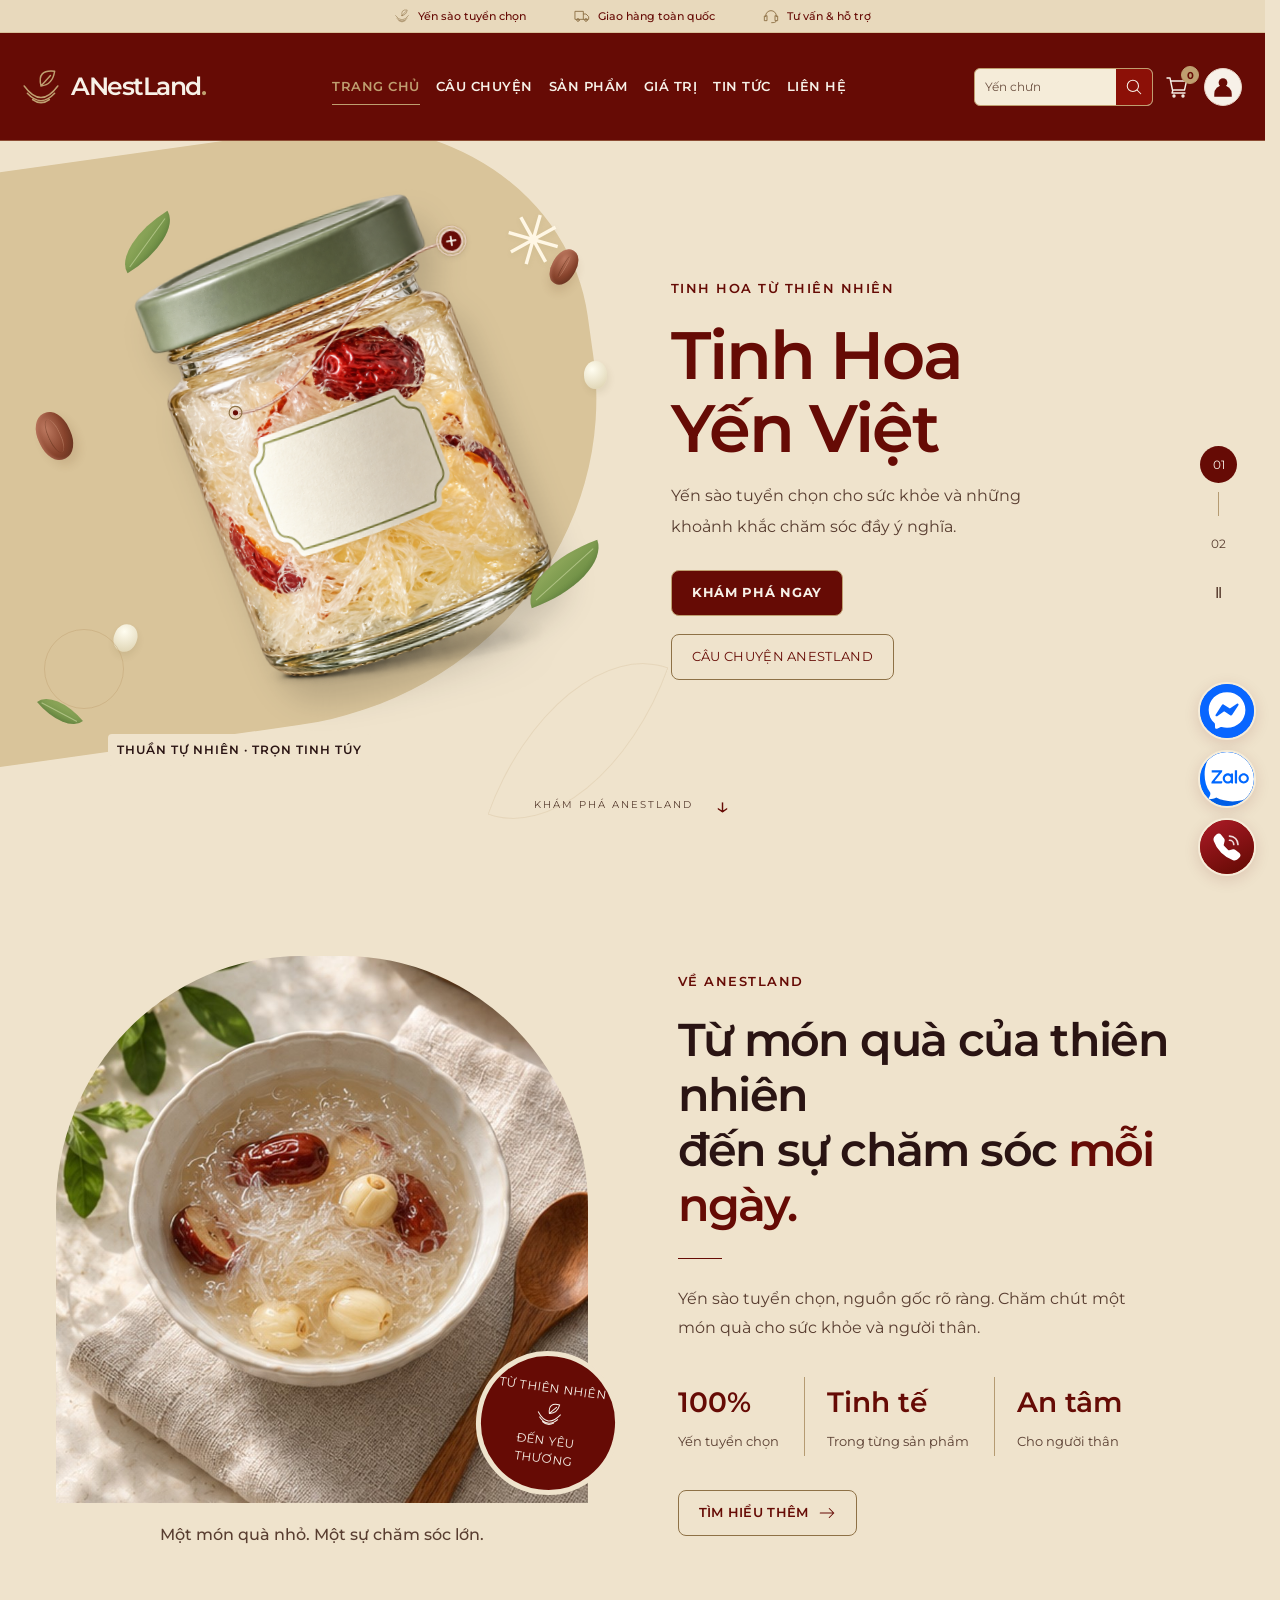
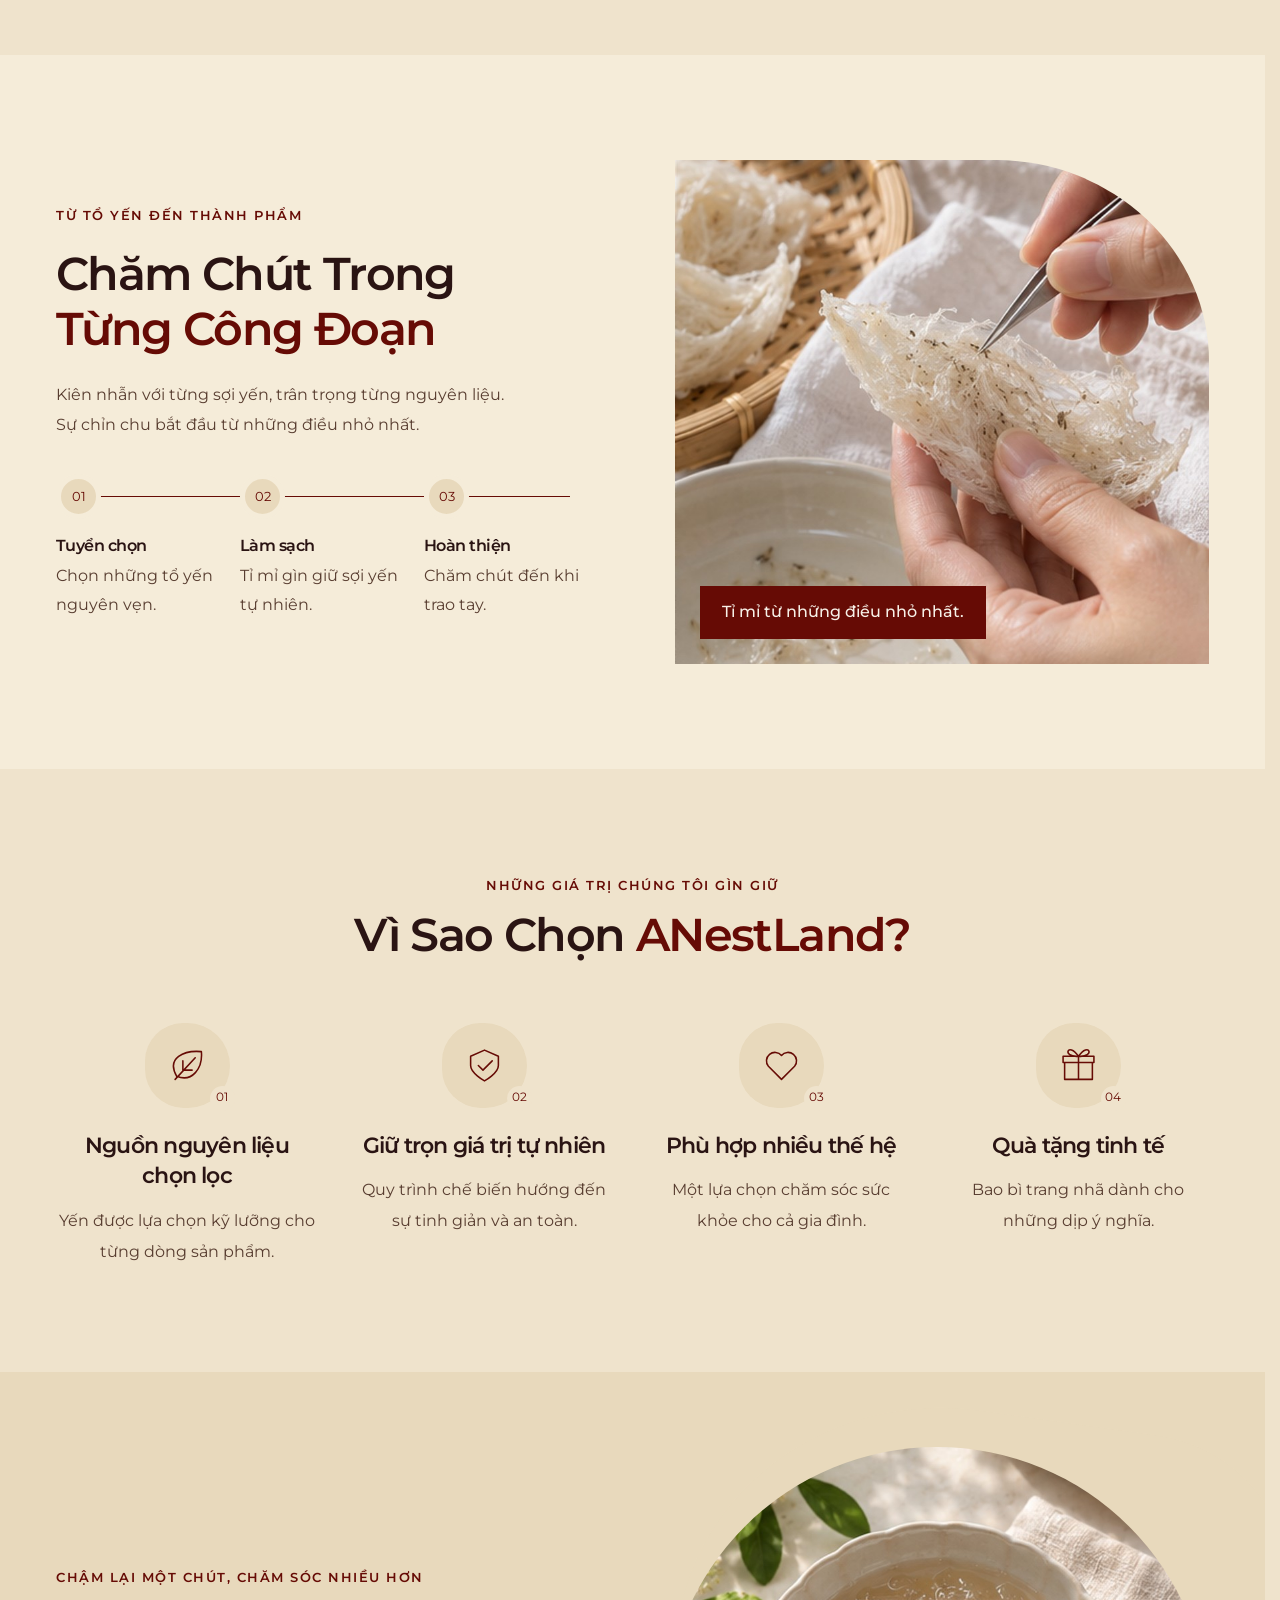
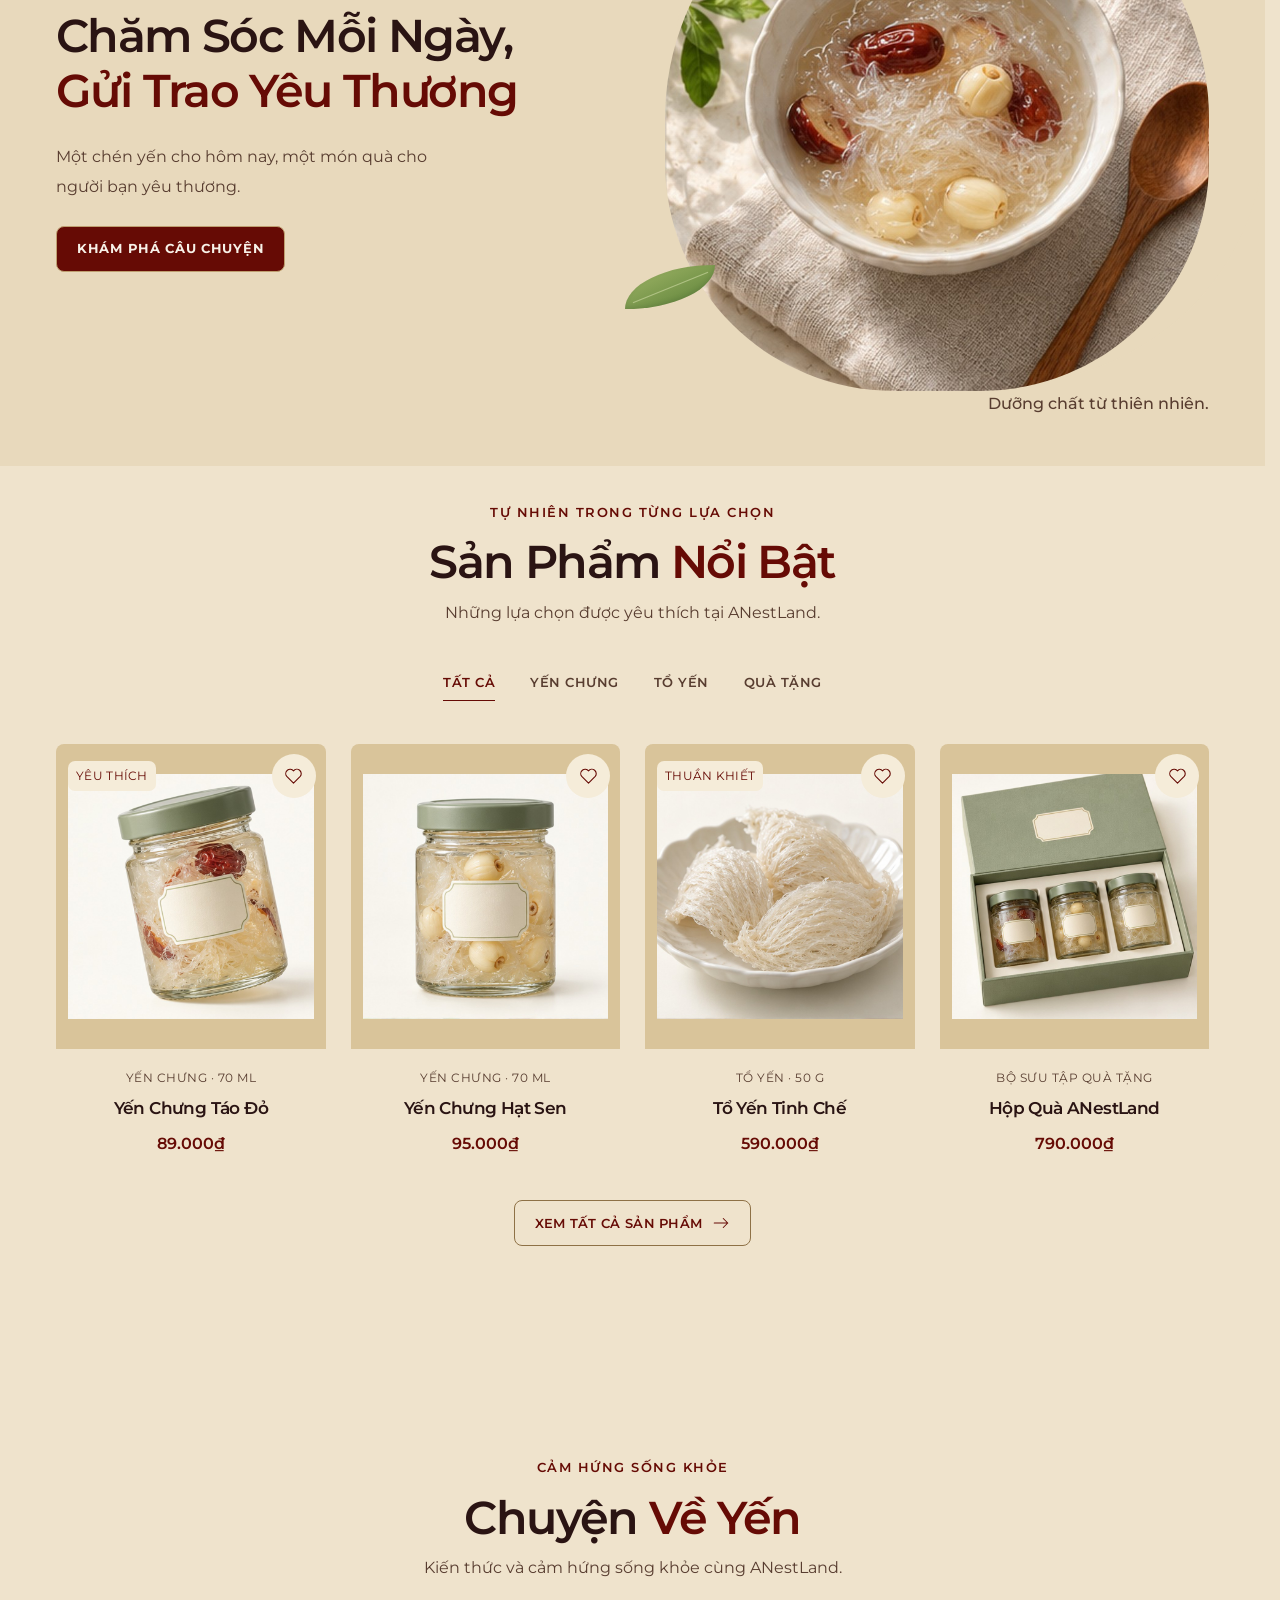
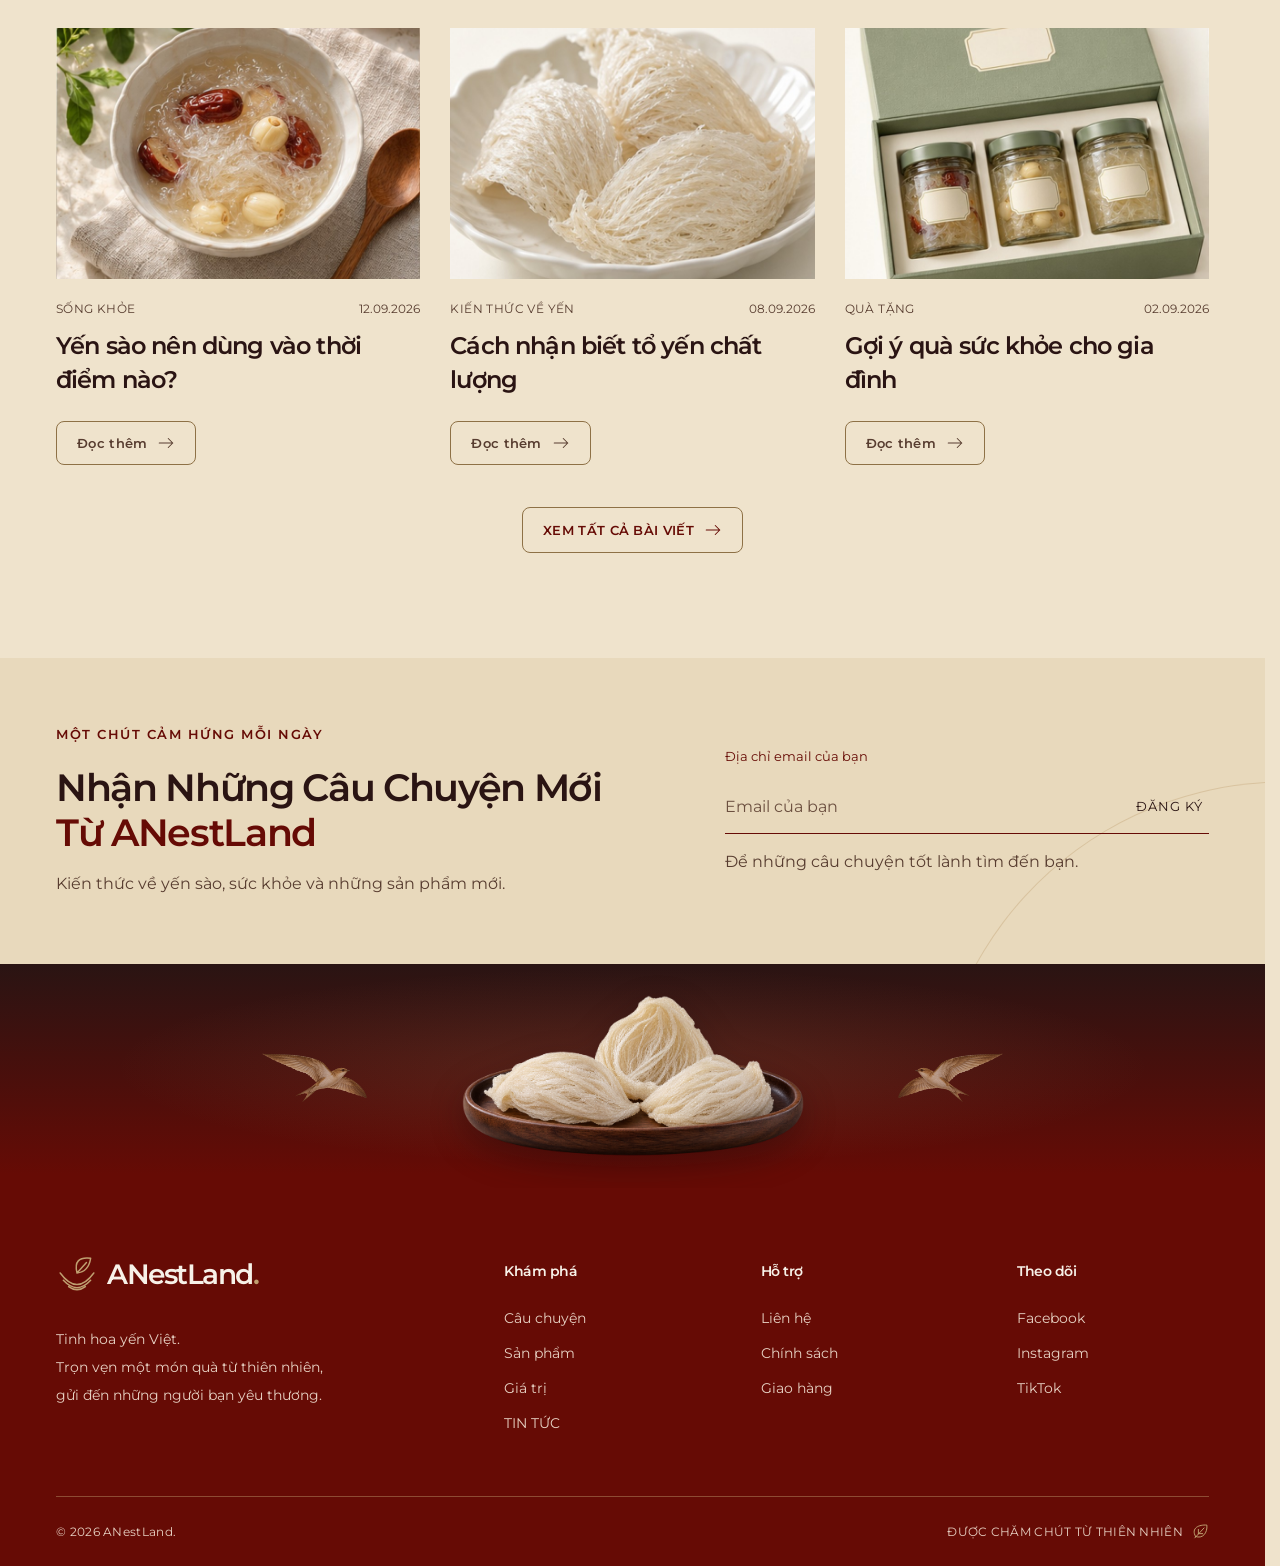
==== commit ad64d258: "Update ANestLand after teacher feedback" ====
--- a/ANestLand-Demo/index.html
+++ b/ANestLand-Demo/index.html
@@ -42,8 +42,8 @@
     <section class="hero" id="home" aria-label="Tinh hoa yến Việt" aria-roledescription="carousel">
       <div class="hero-art" aria-hidden="true"><div class="hero-blob"></div><div class="botanical-outline"></div><img class="hero-product" src="assets/images/hero-jar.png" alt="" width="1024" height="1024"><span class="leaf leaf-one"></span><span class="leaf leaf-two"></span><span class="leaf leaf-three"></span><span class="date date-one"></span><span class="date date-two"></span><span class="seed seed-one"></span><span class="seed seed-two"></span><span class="flower flower-one">✳</span><span class="organic-ring"></span><span class="art-caption">THUẦN TỰ NHIÊN · TRỌN TINH TÚY</span></div>
       <div class="hero-copy">
-        <div class="hero-slide is-active" data-slide="0"><p class="eyebrow">TINH HOA TỪ THIÊN NHIÊN</p><h1>Tinh Hoa<br><em>Yến Việt</em></h1><p class="hero-description">Yến sào tuyển chọn cho sức khỏe và những khoảnh khắc chăm sóc đầy ý nghĩa.</p><a class="button" href="products.html">KHÁM PHÁ NGAY <svg><use href="#i-arrow"/></svg></a><a class="hero-story-link button-secondary" href="about.html">CÂU CHUYỆN ANESTLAND <span>↗</span></a></div>
-        <div class="hero-slide" data-slide="1" aria-hidden="true" inert><p class="eyebrow">MÓN QUÀ CHO SỨC KHỎE</p><h2>Trao Dưỡng Chất<br><em>Gửi Yêu Thương</em></h2><p class="hero-description">Những sản phẩm yến sào tinh tế dành cho gia đình và quà tặng cao cấp.</p><a class="button" href="products.html">XEM SẢN PHẨM <svg><use href="#i-arrow"/></svg></a><a class="hero-story-link button-secondary" href="about.html">MÓN QUÀ TỪ THIÊN NHIÊN <span>↗</span></a></div>
+        <div class="hero-slide is-active" data-slide="0"><p class="eyebrow">TINH HOA TỪ THIÊN NHIÊN</p><h1>Tinh Hoa<br><em>Yến Việt</em></h1><p class="hero-description">Yến sào tuyển chọn cho sức khỏe và những khoảnh khắc chăm sóc đầy ý nghĩa.</p><a class="button" href="products.html">KHÁM PHÁ NGAY</a><a class="hero-story-link button-secondary" href="about.html">CÂU CHUYỆN ANESTLAND</a></div>
+        <div class="hero-slide" data-slide="1" aria-hidden="true" inert><p class="eyebrow">MÓN QUÀ CHO SỨC KHỎE</p><h2>Trao Dưỡng Chất<br><em>Gửi Yêu Thương</em></h2><p class="hero-description">Những sản phẩm yến sào tinh tế dành cho gia đình và quà tặng cao cấp.</p><a class="button" href="products.html">XEM SẢN PHẨM</a><a class="hero-story-link button-secondary" href="about.html">MÓN QUÀ TỪ THIÊN NHIÊN</a></div>
       </div>
       <div class="slider-controls" aria-label="Chọn slide"><button class="slide-dot is-active" data-to="0" aria-label="Slide 1: Tinh hoa yến Việt" aria-pressed="true">01</button><span></span><button class="slide-dot" data-to="1" aria-label="Slide 2: Món quà cho sức khỏe" aria-pressed="false">02</button><button class="slider-pause" aria-label="Tạm dừng trình chiếu" aria-pressed="false">Ⅱ</button></div>
       <a class="scroll-note" href="#story"><span>KHÁM PHÁ ANESTLAND</span><span>↓</span></a>
@@ -54,7 +54,7 @@
     </section>
     <section class="craft section" id="craft"><div class="container craft-inner"><div class="editorial-copy reveal"><p class="eyebrow">TỪ TỔ YẾN ĐẾN THÀNH PHẨM</p><h2>Chăm Chút Trong<br><em>Từng Công Đoạn</em></h2><p>Kiên nhẫn với từng sợi yến, trân trọng từng nguyên liệu. Sự chỉn chu bắt đầu từ những điều nhỏ nhất.</p><ol class="process"><li><span>01</span><h3>Tuyển chọn</h3><p>Chọn những tổ yến nguyên vẹn.</p></li><li><span>02</span><h3>Làm sạch</h3><p>Tỉ mỉ gìn giữ sợi yến tự nhiên.</p></li><li><span>03</span><h3>Hoàn thiện</h3><p>Chăm chút đến khi trao tay.</p></li></ol></div><div class="craft-visual reveal"><img src="assets/images/craftsmanship.jpg" alt="Đôi bàn tay tỉ mỉ làm sạch tổ yến bằng nhíp trên khay tre" loading="lazy" width="512" height="512"><span class="craft-note">Tỉ mỉ từ những điều nhỏ nhất.</span></div></div></section>
     <section class="benefits section container" id="benefits"><div class="section-heading reveal"><p class="eyebrow">NHỮNG GIÁ TRỊ CHÚNG TÔI GÌN GIỮ</p><h2>Vì Sao Chọn <em>ANestLand?</em></h2></div><div class="benefit-grid"><article class="reveal"><div class="benefit-icon"><svg><use href="#i-leaf"/></svg><span>01</span></div><h3>Nguồn nguyên liệu chọn lọc</h3><p>Yến được lựa chọn kỹ lưỡng cho từng dòng sản phẩm.</p></article><article class="reveal"><div class="benefit-icon"><svg><use href="#i-shield"/></svg><span>02</span></div><h3>Giữ trọn giá trị tự nhiên</h3><p>Quy trình chế biến hướng đến sự tinh giản và an toàn.</p></article><article class="reveal"><div class="benefit-icon"><svg><use href="#i-heart"/></svg><span>03</span></div><h3>Phù hợp nhiều thế hệ</h3><p>Một lựa chọn chăm sóc sức khỏe cho cả gia đình.</p></article><article class="reveal"><div class="benefit-icon"><svg><use href="#i-gift"/></svg><span>04</span></div><h3>Quà tặng tinh tế</h3><p>Bao bì trang nhã dành cho những dịp ý nghĩa.</p></article></div></section>
-    <section class="care-banner"><div class="container banner-inner"><div class="editorial-copy reveal"><p class="eyebrow">CHẬM LẠI MỘT CHÚT, CHĂM SÓC NHIỀU HƠN</p><h2>Chăm Sóc Mỗi Ngày,<br><em>Gửi Trao Yêu Thương</em></h2><p>Một chén yến cho hôm nay, một món quà cho người bạn yêu thương.</p><a class="button" href="about.html">KHÁM PHÁ CÂU CHUYỆN <svg><use href="#i-arrow"/></svg></a></div><div class="banner-visual reveal"><img src="assets/images/wellness-bowl.jpg" alt="Khoảnh khắc thưởng thức chén yến chưng táo đỏ" loading="lazy" width="512" height="512"><span class="leaf banner-leaf"></span><span class="banner-caption">Nourish with nature.</span></div></div></section>
+    <section class="care-banner"><div class="container banner-inner"><div class="editorial-copy reveal"><p class="eyebrow">CHẬM LẠI MỘT CHÚT, CHĂM SÓC NHIỀU HƠN</p><h2>Chăm Sóc Mỗi Ngày,<br><em>Gửi Trao Yêu Thương</em></h2><p>Một chén yến cho hôm nay, một món quà cho người bạn yêu thương.</p><a class="button" href="about.html">KHÁM PHÁ CÂU CHUYỆN</a></div><div class="banner-visual reveal"><img src="assets/images/wellness-bowl.jpg" alt="Khoảnh khắc thưởng thức chén yến chưng táo đỏ" loading="lazy" width="512" height="512"><span class="leaf banner-leaf"></span><span class="banner-caption">Nourish with nature.</span></div></div></section>
     <section class="products section container" id="products"><div class="section-heading reveal"><p class="eyebrow">TỰ NHIÊN TRONG TỪNG LỰA CHỌN</p><h2>Sản Phẩm <em>Nổi Bật</em></h2><p>Những lựa chọn được yêu thích tại ANestLand.</p></div>
       <div class="product-filters reveal" aria-label="Lọc sản phẩm"><button class="selected" data-filter="all" aria-pressed="true">TẤT CẢ</button><button data-filter="jar" aria-pressed="false">YẾN CHƯNG</button><button data-filter="nest" aria-pressed="false">TỔ YẾN</button><button data-filter="gift" aria-pressed="false">QUÀ TẶNG</button></div>
       <div class="product-grid">
@@ -65,7 +65,7 @@
       </div><div class="section-more"><a class="text-link button-secondary" href="products.html">XEM TẤT CẢ SẢN PHẨM <svg><use href="#i-arrow"/></svg></a></div><p class="no-results" hidden>Chưa tìm thấy sản phẩm phù hợp. Hãy thử tên khác.</p>
     </section>
     <section class="blog section container" id="blog"><div class="section-heading reveal"><p class="eyebrow">CẢM HỨNG SỐNG KHỎE</p><h2>Chuyện <em>Về Yến</em></h2><p>Kiến thức và cảm hứng sống khỏe cùng ANestLand.</p></div><div class="blog-grid"><article class="blog-card reveal"><a class="article-image" href="blog-detail.html?article=thoi-diem" aria-label="Đọc: Yến sào nên dùng vào thời điểm nào?"><img src="assets/images/wellness-bowl.jpg" alt="Chén yến cho một buổi sáng nhẹ nhàng" loading="lazy" width="512" height="512"></a><p class="article-meta">SỐNG KHỎE <span>12.09.2026</span></p><h3><a href="blog-detail.html?article=thoi-diem">Yến sào nên dùng vào thời điểm nào?</a></h3><a class="text-link button-secondary" href="blog-detail.html?article=thoi-diem">Đọc thêm <svg><use href="#i-arrow"/></svg></a></article><article class="blog-card reveal"><a class="article-image" href="blog-detail.html?article=chat-luong" aria-label="Đọc: Cách nhận biết tổ yến chất lượng"><img src="assets/images/refined-nest.jpg" alt="Cận cảnh những sợi tổ yến tinh chế" loading="lazy" width="512" height="512"></a><p class="article-meta">KIẾN THỨC VỀ YẾN <span>08.09.2026</span></p><h3><a href="blog-detail.html?article=chat-luong">Cách nhận biết tổ yến chất lượng</a></h3><a class="text-link button-secondary" href="blog-detail.html?article=chat-luong">Đọc thêm <svg><use href="#i-arrow"/></svg></a></article><article class="blog-card reveal"><a class="article-image" href="blog-detail.html?article=qua-tang" aria-label="Đọc: Gợi ý quà sức khỏe cho gia đình"><img src="assets/images/gift-box.jpg" alt="Hộp quà yến sào tinh tế cho người thân" loading="lazy" width="512" height="512"></a><p class="article-meta">QUÀ TẶNG <span>02.09.2026</span></p><h3><a href="blog-detail.html?article=qua-tang">Gợi ý quà sức khỏe cho gia đình</a></h3><a class="text-link button-secondary" href="blog-detail.html?article=qua-tang">Đọc thêm <svg><use href="#i-arrow"/></svg></a></article></div><div class="section-more"><a class="text-link button-secondary" href="blog.html">XEM TẤT CẢ BÀI VIẾT <svg><use href="#i-arrow"/></svg></a></div></section>
-    <section class="newsletter" id="newsletter"><div class="container newsletter-inner reveal"><div><p class="eyebrow">MỘT CHÚT CẢM HỨNG MỖI NGÀY</p><h2>Nhận Những Câu Chuyện Mới<br><em>Từ ANestLand</em></h2><p>Kiến thức về yến sào, sức khỏe và những sản phẩm mới.</p></div><form id="newsletter-form"><label for="newsletter-email">Địa chỉ email của bạn</label><div class="email-row"><input id="newsletter-email" name="email" type="email" placeholder="Email của bạn" required autocomplete="email"><button type="submit">ĐĂNG KÝ <svg><use href="#i-arrow"/></svg></button></div><p class="form-note" id="newsletter-message" role="status">Để những câu chuyện tốt lành tìm đến bạn.</p></form></div></section>
+    <section class="newsletter" id="newsletter"><div class="container newsletter-inner reveal"><div><p class="eyebrow">MỘT CHÚT CẢM HỨNG MỖI NGÀY</p><h2>Nhận Những Câu Chuyện Mới<br><em>Từ ANestLand</em></h2><p>Kiến thức về yến sào, sức khỏe và những sản phẩm mới.</p></div><form id="newsletter-form"><label for="newsletter-email">Địa chỉ email của bạn</label><div class="email-row"><input id="newsletter-email" name="email" type="email" placeholder="Email của bạn" required autocomplete="email"><button type="submit">ĐĂNG KÝ</button></div><p class="form-note" id="newsletter-message" role="status">Để những câu chuyện tốt lành tìm đến bạn.</p></form></div></section>
   </main>
   <footer id="footer"><div class="container footer-grid"><div class="footer-brand"><a class="logo" href="index.html"><svg><use href="#i-nest"/></svg><span>ANestLand<span class="logo-dot">.</span></span></a><p>Tinh hoa yến Việt.<br>Trọn vẹn một món quà từ thiên nhiên, gửi đến những người bạn yêu thương.</p></div><div><h2>Khám phá</h2><a href="about.html">Câu chuyện</a><a href="products.html">Sản phẩm</a><a href="values.html">Giá trị</a><a href="blog.html">Blog</a></div><div><h2>Hỗ trợ</h2><a href="contact.html">Liên hệ</a><button data-info="policy">Chính sách</button><button data-info="shipping">Giao hàng</button></div><div><h2>Theo dõi</h2><button data-info="social">Facebook</button><button data-info="social">Instagram</button><button data-info="social">TikTok</button></div></div><div class="container footer-bottom"><p>© 2026 ANestLand.</p><span>ĐƯỢC CHĂM CHÚT TỪ THIÊN NHIÊN <svg><use href="#i-leaf"/></svg></span></div></footer>
   
--- a/ANestLand-Demo/styles.css
+++ b/ANestLand-Demo/styles.css
@@ -341,6 +341,8 @@
 .toast a{font-weight:700}
 .cart-fly-image{position:fixed;z-index:55;pointer-events:none;object-fit:contain;border-radius:8px;box-shadow:0 8px 24px #660b0526;transform-origin:center}
 /* Compact header search: no modal, backdrop, or body scroll lock. */
+/* The sticky search is already visible: anchor-link padding must not scroll its caret. */
+html:has(.header-search:focus-within){scroll-padding-top:0}
 .header-search{position:relative;width:clamp(160px,14vw,210px);flex-shrink:0;--text-primary:#2a1413;--text-secondary:#583d30}
 .header-search-bar{display:flex;height:38px;align-items:center;overflow:hidden;border:1px solid var(--brand-gold);border-radius:6px;background:var(--surface-raised)}
 .header-search-bar:focus-within{box-shadow:0 0 0 2px #bf9f7040}
@@ -555,6 +557,7 @@
 
 /* App-style contacts remain anchored to the viewport. */
 .floating-contact{top:auto;bottom:24px;right:24px;transform:none;gap:10px}
+.floating-contact.is-obstructing-controls{visibility:hidden;pointer-events:none}
 .floating-contact-link{width:58px;height:58px;color:white;border:2px solid var(--surface-raised);box-shadow:0 4px 15px #660b0520;transition:filter .2s,border-color .2s,box-shadow .2s}
 .floating-contact-link:focus-visible{outline:2px solid var(--brand-primary);outline-offset:5px;box-shadow:0 0 0 3px var(--brand-gold)}
 .contact-facebook{background:#0866ff}.contact-zalo{background:#0068ff}.contact-phone{background:#8c1007}
@@ -703,7 +706,10 @@
 /* Compact contextual navigation shared by product and journal pages. */
 .context-back{display:inline-flex;align-items:center;justify-content:center;gap:8px;min-height:44px;width:fit-content;margin-top:14px;padding:10px 18px;border:1px solid var(--brand-gold);border-radius:8px;background:var(--surface-raised);color:var(--brand-primary);font-family:var(--sans);font-size:12px;font-weight:700;letter-spacing:.8px;line-height:1;transition:background-color .2s,border-color .2s,color .2s,box-shadow .2s}
 .context-back:hover{border-color:var(--brand-primary);background:var(--surface-secondary);color:var(--brand-secondary)}
-.context-back-arrow{font-size:17px;line-height:1;transition:transform .2s}
+.return-arrow{width:18px;height:18px;flex-shrink:0}
+.context-back-arrow{transition:transform .2s}
+.text-link:hover .return-arrow{transform:translateX(-3px)}
+@media(prefers-reduced-motion:reduce){.text-link:hover .return-arrow{transform:none}}
 .context-back:hover .context-back-arrow{transform:translateX(-3px)}
 .context-back:focus-visible{outline:2px solid var(--brand-primary);outline-offset:3px;box-shadow:0 0 0 3px var(--accent-faint)}
 .page-hero-copy .context-back{margin:18px auto 0}
@@ -715,7 +721,16 @@
 .news-list-page .blog-filter-row button{min-height:44px;padding:10px 16px;border:1px solid var(--brand-gold);border-radius:8px;font-weight:600;letter-spacing:.5px;color:var(--brand-primary);transition:background-color .2s,border-color .2s}
 .news-list-page .blog-filter-row button:hover,.news-list-page .blog-filter-row button.selected{background:var(--surface-secondary);border-color:var(--brand-primary)}
 .news-list-page .blog-filter-row button:focus-visible{outline:2px solid var(--brand-primary);outline-offset:3px}
-.news-list-page .featured-article{margin-bottom:52px}
+.news-list-page .featured-article{margin-bottom:52px;gap:40px;padding:24px;border:1px solid var(--accent-soft);border-radius:16px;background:var(--surface-raised);box-shadow:0 6px 20px var(--shadow-soft);overflow:hidden}
+.news-list-page .featured-article-image{border-radius:10px}
+.news-list-page .featured-article .editorial-copy{min-width:0;padding:8px 16px 8px 0}
+.news-list-page .blog-grid .blog-card{padding:0 0 24px;border:1px solid var(--accent-soft);border-radius:12px;background:var(--surface-raised);overflow:hidden}
+.news-list-page .blog-card .article-image{border-radius:11px 11px 0 0}
+.news-list-page .blog-card .article-meta,.news-list-page .blog-card h3{width:auto;margin-inline:24px}
+.news-list-page .blog-card h3{min-height:0;overflow-wrap:anywhere}
+.news-list-page .blog-grid .blog-card>.text-link{margin-inline:24px;max-width:calc(100% - 48px)}
+@media(max-width:1100px){.news-list-page .featured-article{gap:28px;padding:20px}.news-list-page .featured-article .editorial-copy{padding-right:0}.news-list-page .blog-card .article-meta,.news-list-page .blog-card h3,.news-list-page .blog-grid .blog-card>.text-link{margin-inline:20px}.news-list-page .blog-grid .blog-card>.text-link{max-width:calc(100% - 40px)}}
+@media(max-width:600px){.news-list-page .featured-article{padding:16px;gap:20px;border-radius:12px}.news-list-page .featured-article .editorial-copy{padding:0}.news-list-page .featured-article .editorial-copy h2{font-size:clamp(26px,7vw,36px)}.news-list-page .blog-grid .blog-card{padding-bottom:20px}.news-list-page .blog-card .article-meta,.news-list-page .blog-card h3,.news-list-page .blog-grid .blog-card>.text-link{margin-inline:16px}.news-list-page .blog-grid .blog-card>.text-link{max-width:calc(100% - 32px)}}
 .article-reading-layout{display:grid;grid-template-columns:240px minmax(0,740px);justify-content:center;gap:40px;align-items:start;margin-top:48px}
 .article-reading-layout #article-body{width:100%;min-width:0;margin:0;font-size:15px;line-height:1.95;overflow-wrap:break-word}
 .article-contents{position:sticky;top:calc(var(--toast-header-height,108px) + 20px);border:1px solid var(--brand-gold);border-radius:10px;background:var(--surface-raised);overflow:hidden;min-width:0}
@@ -740,7 +755,33 @@
 @media(max-width:600px){.article-reading-layout{margin-top:28px;gap:24px}.article-reading-layout #article-body{font-size:14px;line-height:1.95}.news-detail-page #article-body h2{font-size:25px}.news-detail-page #article-body h3{font-size:20px}.news-detail-page #article-body blockquote{font-size:22px;padding:20px}.news-list-page .blog-filter-row{gap:8px}.news-list-page .blog-filter-row button{font-size:11px;letter-spacing:0;padding:10px 12px}.news-list-page .featured-article{margin-bottom:36px}}
 @media(prefers-reduced-motion:reduce){.contents-chevron,.article-contents a,.news-list-page .blog-filter-row button{transition:none}}
 
-/* Local-only editorial interaction; article typography and TOC stay unchanged. */
+/* Patch 3: one reading column for image, copy and end-of-article metadata. */
+.news-detail-page{--article-content-width:740px}
+.news-detail-page .article-reading-layout{grid-template-columns:240px minmax(0,var(--article-content-width))}
+.article-content-column{min-width:0}
+.news-detail-page .article-content-column>.article-hero-image{width:100%;max-width:var(--article-content-width);margin:0 0 32px}
+.news-detail-page .article-content-column>.article-hero-image img{width:100%;max-height:360px;aspect-ratio:16/9;object-fit:cover;border-radius:8px}
+.news-detail-page #article-body h2[data-section-number]:before,.article-contents a[data-section-number]:before{content:attr(data-section-number) ' ';font-weight:700;color:var(--brand-primary)}
+.news-detail-page .article-content-column>.article-meta-wrap{width:100%;margin:32px 0 20px}
+.news-detail-page .article-content-column>.article-end{width:100%}
+@media(max-width:1100px){.news-detail-page .article-reading-layout{grid-template-columns:minmax(0,var(--article-content-width))}}
+.contents-sheet-heading{display:none}
+@media(max-width:1100px){
+ .news-detail-page .article-contents{position:absolute;width:0;height:0;border:0;overflow:visible}
+ .news-detail-page .contents-toggle{position:fixed;z-index:44;left:50%;bottom:calc(16px + env(safe-area-inset-bottom,0px));transform:translateX(-50%);width:128px;height:44px;min-height:44px;padding:10px 14px;gap:8px;line-height:1.2;white-space:nowrap;border:1px solid var(--brand-gold);border-radius:9px;background:var(--brand-primary);color:var(--text-on-dark);box-shadow:0 4px 18px var(--shadow-medium)}
+ .news-detail-page .contents-toggle:focus-visible{outline-color:var(--brand-gold);outline-offset:3px}
+ .news-detail-page .article-contents nav{position:fixed;z-index:44;left:calc(50% - 28px);bottom:calc(76px + env(safe-area-inset-bottom,0px));transform:translateX(-50%);width:min(620px,calc(100% - 112px));max-height:min(65dvh,560px,calc(100dvh - var(--toast-header-height,108px) - 100px));padding:0 8px 8px;border:1px solid var(--brand-gold);border-radius:12px;background:var(--surface-raised);box-shadow:0 8px 28px var(--shadow-medium);overscroll-behavior:contain;animation:contents-sheet-enter .22s ease-out}
+ .news-detail-page .contents-sheet-heading{display:flex;align-items:center;justify-content:space-between;gap:8px;position:sticky;top:0;z-index:1;padding:4px 0 4px 10px;background:var(--surface-raised);border-bottom:1px solid var(--accent-line);color:var(--brand-primary);font-size:12px;letter-spacing:.5px}
+ .contents-close{width:44px;height:44px;flex-shrink:0;font-size:24px;border-radius:8px;color:var(--brand-primary)}
+ .contents-close:hover{background:var(--surface-secondary)}
+ .news-detail-page .article-contents a{min-height:44px}
+ .news-detail-page{padding-bottom:calc(76px + env(safe-area-inset-bottom,0px))}
+ .news-detail-page:has(dialog[open]) .article-contents,.news-detail-page:has(.header-search.is-open) .article-contents,.news-detail-page:has(.mini-cart:not([hidden])) .article-contents{visibility:hidden;pointer-events:none}
+}
+@keyframes contents-sheet-enter{from{opacity:0;translate:0 12px}to{opacity:1;translate:0 0}}
+@media(prefers-reduced-motion:reduce){.news-detail-page .article-contents nav{animation:none}}
+
+/* Local-only editorial interaction. */
 .article-meta-wrap{margin-top:24px;margin-bottom:32px}
 .article-author-meta{max-width:1020px;margin:auto;padding:12px 20px;background:var(--surface-raised);border:1px solid var(--accent-line);border-radius:10px;display:grid;grid-template-columns:minmax(240px,1fr) minmax(0,1.4fr);align-items:center;gap:10px 24px;font-size:12px;line-height:1.5}
 .article-author{display:flex;align-items:center;gap:12px;min-width:0}.article-author strong{display:block;font-size:15px;line-height:1.5;color:var(--brand-primary)}
@@ -782,9 +823,12 @@
 @media(prefers-reduced-motion:reduce){.hero-hotspot-endpoint span:before,.hero-hotspot-endpoint span:after{animation:none!important;opacity:.6}.hero-hotspot-endpoint span{transition:none}.hero-hotspot-endpoint:is(:hover,:focus-visible) span{transform:none}}
 
 /* Unified site navigation and separate account entry, shared on all static pages. */
+.header-brand-nav{display:contents}
+@media(max-width:1200px){.header-brand-nav{display:flex;align-items:center;gap:4px;flex-shrink:0}}
 @media(min-width:1201px) and (max-width:1350px){.site-header{padding-inline:24px;gap:16px}.site-header .desktop-nav{gap:16px}.site-header .header-tools{gap:6px}}
 @media(max-width:1200px){.site-header .desktop-nav{display:none}}
 .site-header #menu-toggle,.account-avatar{display:flex;align-items:center;justify-content:center;width:44px;height:44px;flex:0 0 44px;padding:0}
+@media(min-width:1201px){.site-header #menu-toggle,.navigation-popover{display:none}}
 .account-avatar{border-radius:50%;color:var(--brand-primary)}
 .account-avatar-surface{display:grid;place-items:center;width:38px;height:38px;border-radius:50%;background:var(--text-on-dark);border:1px solid var(--brand-champagne);transition:transform .2s,box-shadow .2s}
 .account-avatar-surface svg{width:28px;height:28px;fill:currentColor;stroke:none}
@@ -825,6 +869,34 @@
 @media(max-width:600px){.utility-bar ul{display:grid;grid-template-columns:repeat(3,minmax(0,1fr));gap:8px;padding:6px 10px;min-height:40px}.utility-bar li{font-size:10px;line-height:1.5}.utility-bar svg{display:none}.site-header{padding-inline:8px;gap:4px}.site-header .logo{font-size:18px}.site-header .header-tools{gap:0}.site-header .language-trigger{min-width:48px;padding-inline:4px;gap:4px}.header-favorite{width:32px;flex-basis:32px}.header-favorite svg{width:20px;height:20px}}
 @media(max-width:360px){.site-header{padding-inline:4px}.site-header .logo{font-size:12.5px;letter-spacing:-.8px}.site-header .search-trigger,.site-header .bag-button{width:32px}.site-header .language-trigger{min-width:40px;padding-inline:2px;gap:2px}.site-header .language-trigger svg{width:24px}}
 
+/* Patch 1: language and local product favorites live inside the avatar popover. */
+.account-menu{position:absolute;top:calc(100% + 8px);right:12px;z-index:40;width:min(280px,calc(100% - 24px));max-height:calc(100dvh - 160px);overflow-y:auto;overscroll-behavior:contain;padding:8px;border:1px solid var(--brand-gold);border-radius:10px;background:var(--surface-raised);box-shadow:0 8px 24px var(--shadow-medium);color:var(--brand-primary)}
+.account-menu-item{display:block;width:100%;min-height:44px;padding:10px 12px;border-radius:7px;text-align:left;font-size:14px;font-weight:600;color:var(--brand-primary)}
+.account-menu-item:hover,.account-menu-item:focus-visible{background:var(--accent-faint)}
+.account-menu :is(button,a):focus-visible{outline:2px solid var(--brand-gold-deep);outline-offset:-2px}
+#account-language-slot{border-block:1px solid var(--accent-line);padding:8px 0;margin:4px 0}
+#account-language-slot>p{font-size:12px;font-weight:600;padding:0 12px 6px;color:var(--brand-primary)}
+.account-menu .language-trigger{width:100%;min-height:44px;padding:8px 12px;gap:8px}
+.account-menu .language-current{flex:1;text-align:left}
+.account-menu .language-options{position:static;width:100%;min-width:0;box-shadow:none;margin-top:6px}
+.favorite-product-row{display:flex;align-items:center;border-bottom:1px solid var(--accent-line);gap:8px}
+.favorite-product-row .favorite-product{flex:1;min-width:0;border:0}
+.favorite-remove{flex:0 0 44px;width:44px;height:44px;border-radius:7px;font-size:24px;color:var(--brand-primary)}
+.favorite-remove:hover,.favorite-remove:focus-visible{background:var(--accent-faint)}
+@media(max-width:600px){.site-header .header-tools{gap:4px}.site-header .search-trigger,.site-header .bag-button{width:44px;height:44px}.site-header .header-search{width:44px}.site-header .logo{font-size:18px}}
+
+/* Patch 2: compact internal-page navigation; the homepage hero is unchanged. */
+.inner-page .breadcrumb-row{width:100%;margin:0;padding:14px 0;background:var(--surface-raised);border-bottom:1px solid var(--accent-line)}
+.inner-page .breadcrumb-row>.container{display:flex;align-items:center;justify-content:space-between;gap:16px}
+.inner-page .breadcrumb-row .breadcrumbs{flex:1;min-width:0;justify-content:flex-start;gap:8px;margin:0;font-size:16px;line-height:1.6;color:var(--brand-gold-deep)}
+.inner-page .breadcrumb-row .breadcrumbs a{color:var(--brand-primary);font-weight:500}
+.inner-page .breadcrumb-row .breadcrumbs a:hover{text-decoration:underline;text-underline-offset:4px}
+.inner-page .breadcrumb-row .breadcrumbs>[aria-current]{max-width:100%;min-width:0;overflow-wrap:anywhere;color:var(--ink);font-weight:600;display:-webkit-box;-webkit-box-orient:vertical;-webkit-line-clamp:2;overflow:hidden}
+.inner-page .breadcrumb-row .context-back{flex-shrink:0;margin:0}
+.inner-page main>.breadcrumb-row~.section:first-of-type{padding-top:32px}
+.inner-page .breadcrumb-row+.product-detail-layout{padding-top:28px}
+@media(max-width:600px){.inner-page .breadcrumb-row{padding-block:12px}.inner-page .breadcrumb-row>.container{flex-wrap:wrap;gap:10px}.inner-page .breadcrumb-row .breadcrumbs{flex-basis:100%;font-size:14px}.inner-page main>.breadcrumb-row~.section:first-of-type{padding-top:24px}.inner-page .breadcrumb-row+.product-detail-layout{padding-top:24px}}
+
 /* Editorial identity: shared fictional AI portrait, real article metadata, curated tags. */
 .article-author-meta{padding:20px 24px;grid-template-columns:minmax(260px,1fr) minmax(0,1.35fr);gap:16px 28px;border-color:var(--accent-line);border-left:3px solid var(--brand-gold);background:linear-gradient(110deg,var(--surface-raised),var(--surface));border-radius:14px;box-shadow:0 4px 16px var(--shadow-soft)}
 .article-author{gap:16px}.article-author strong{font-size:16px;line-height:1.45}.article-author .article-meta-label{font-size:10px;letter-spacing:1px;text-transform:uppercase;margin-bottom:4px}
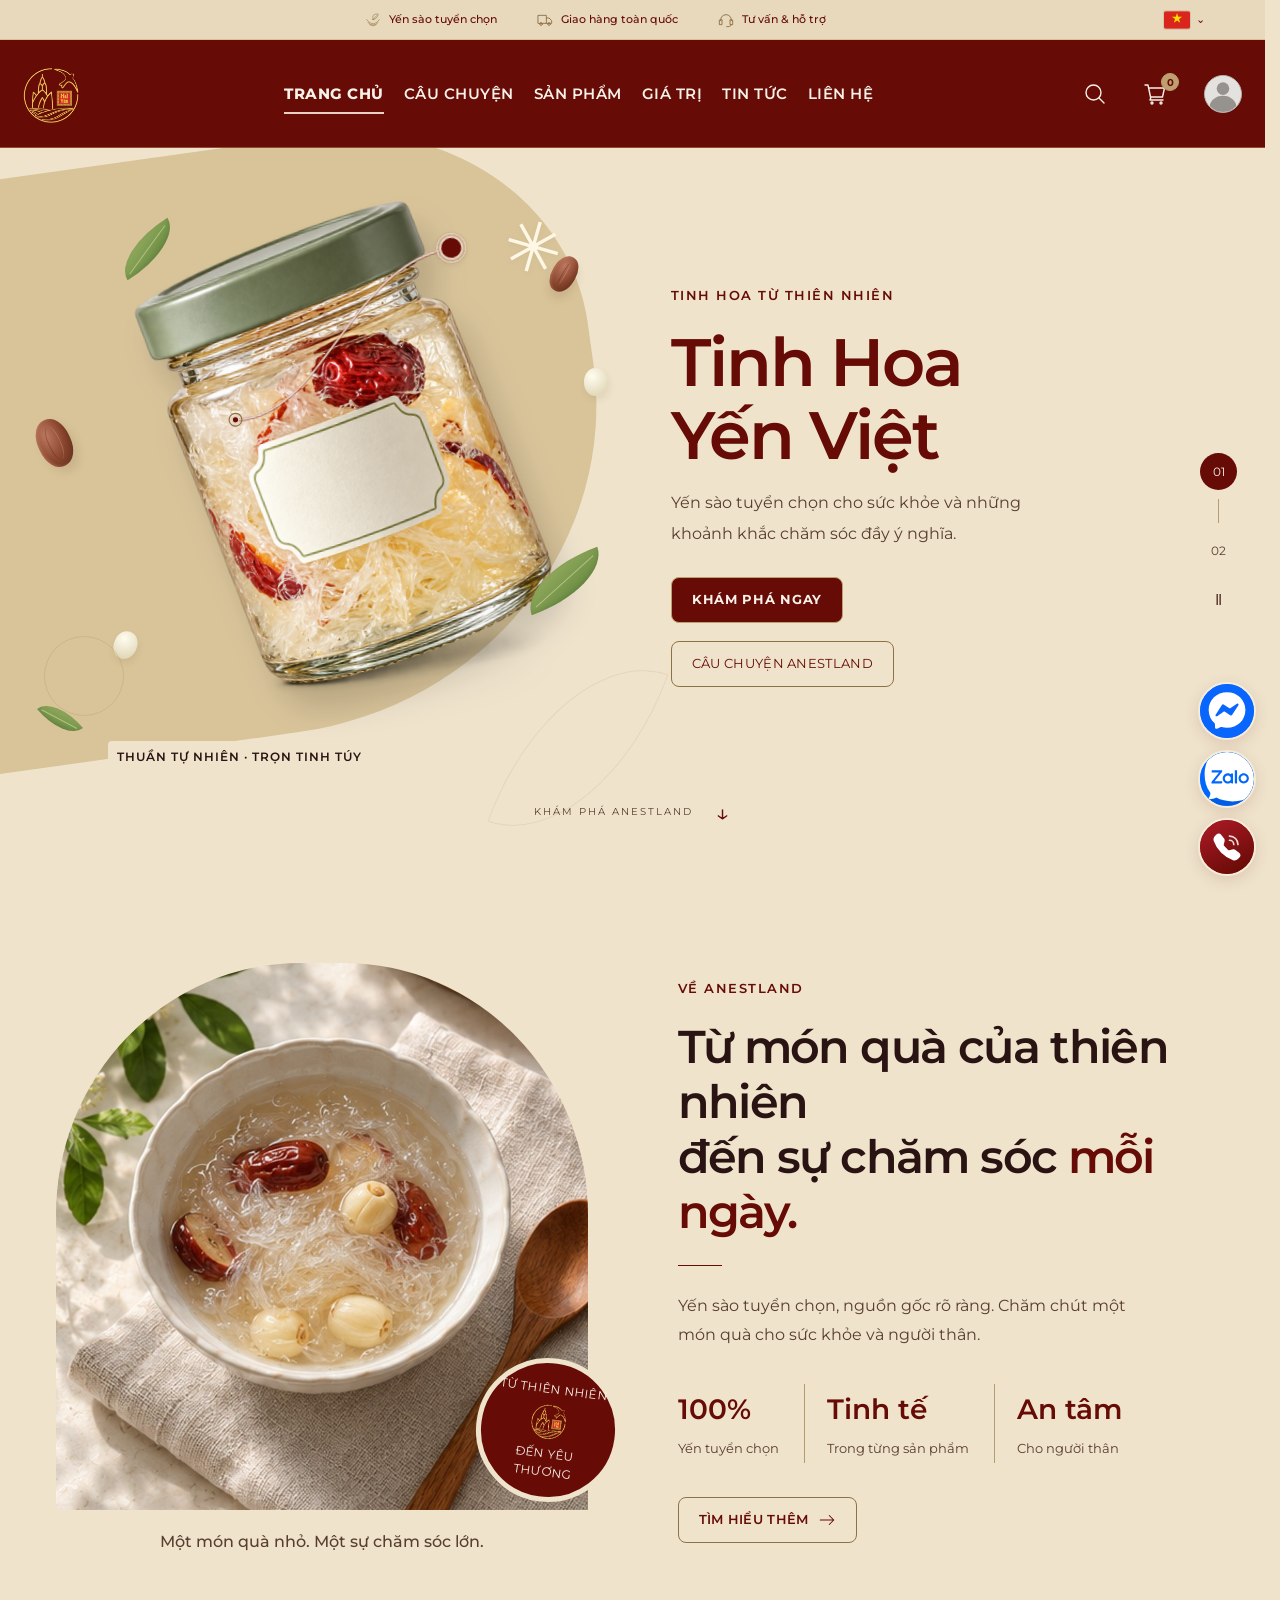
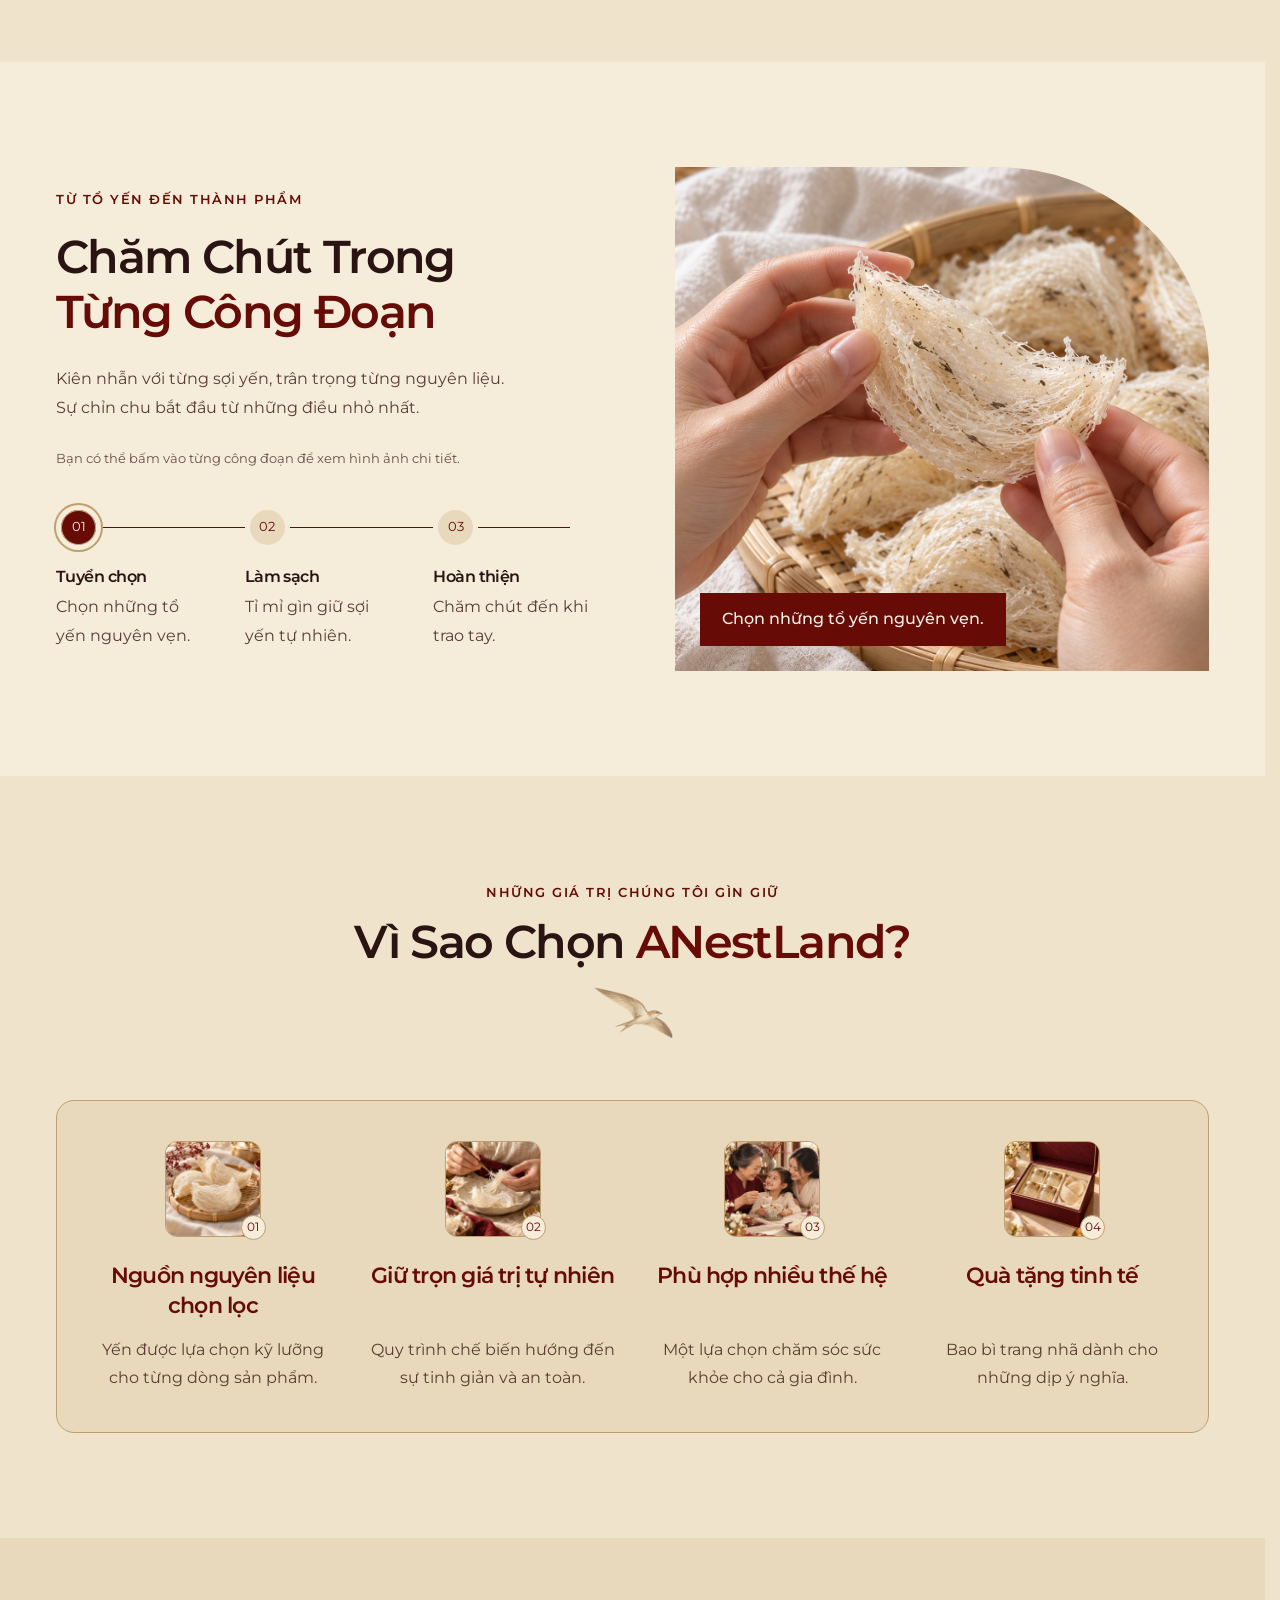
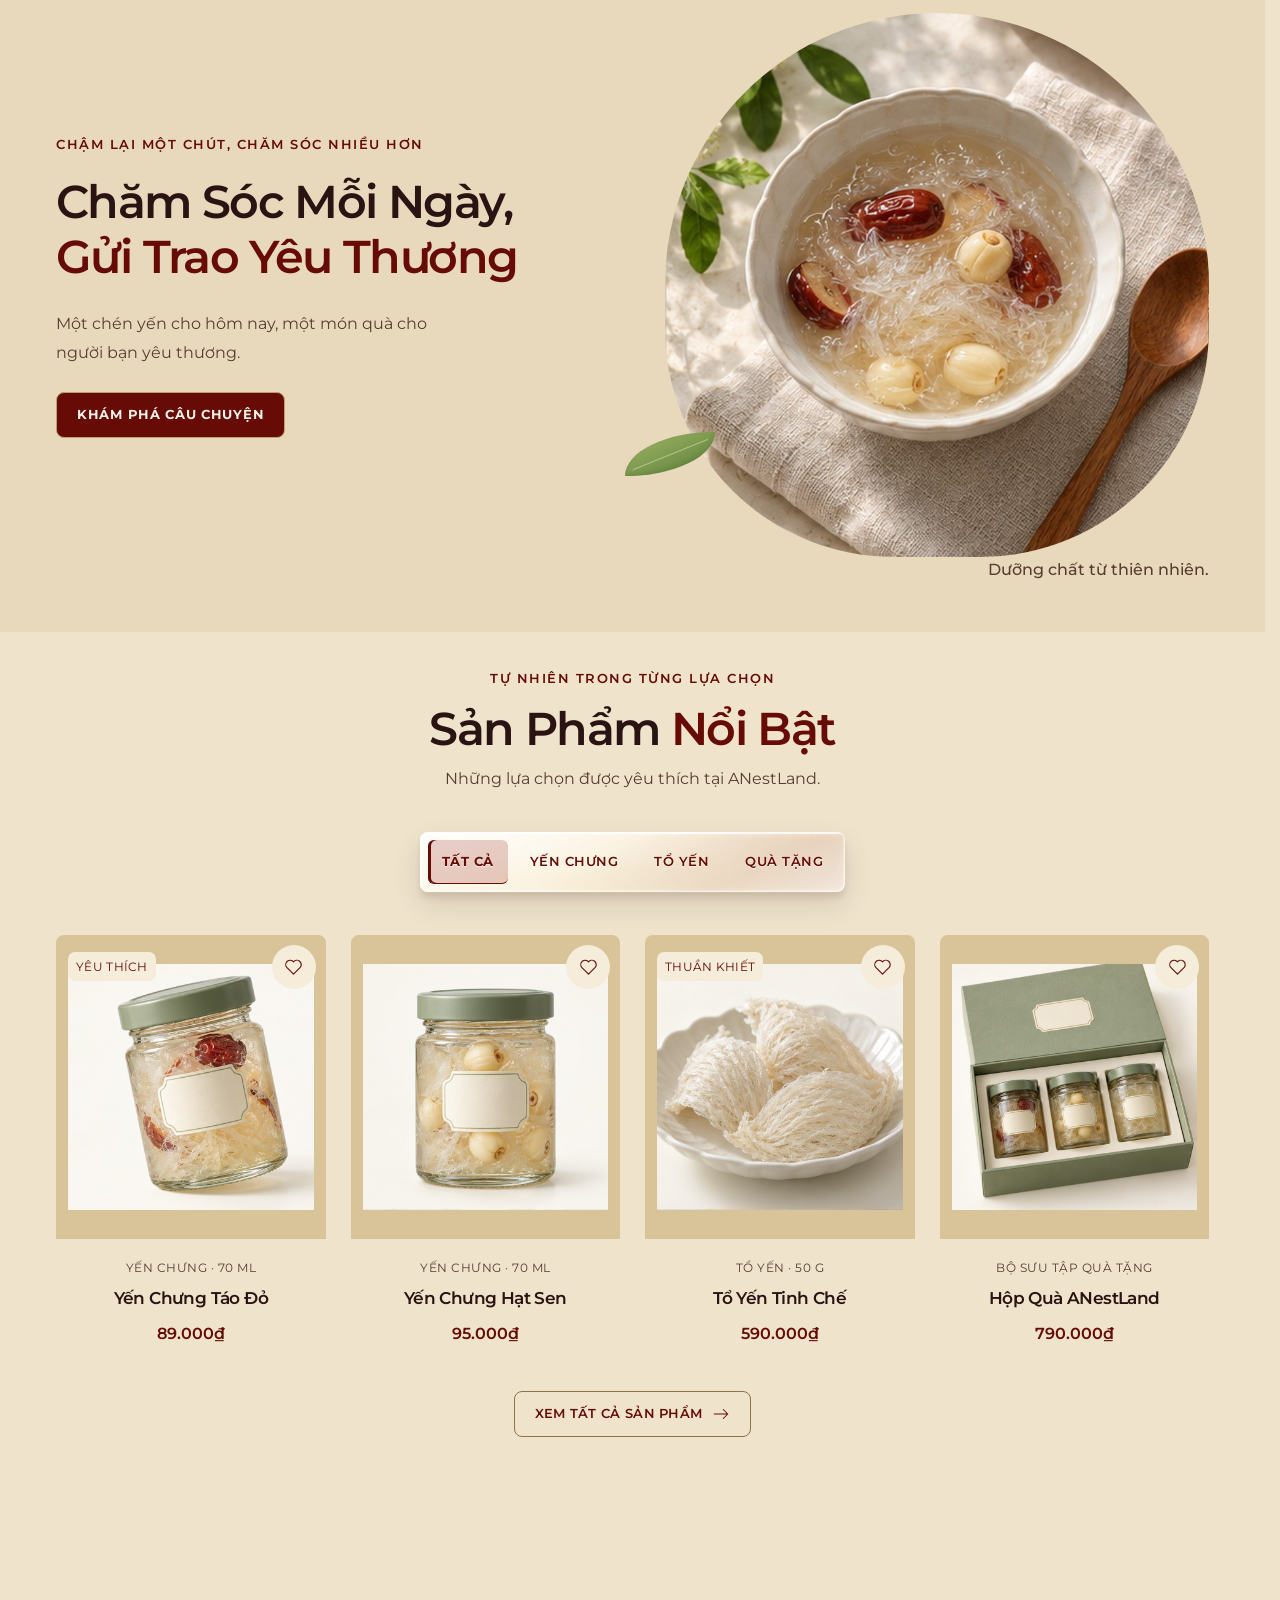
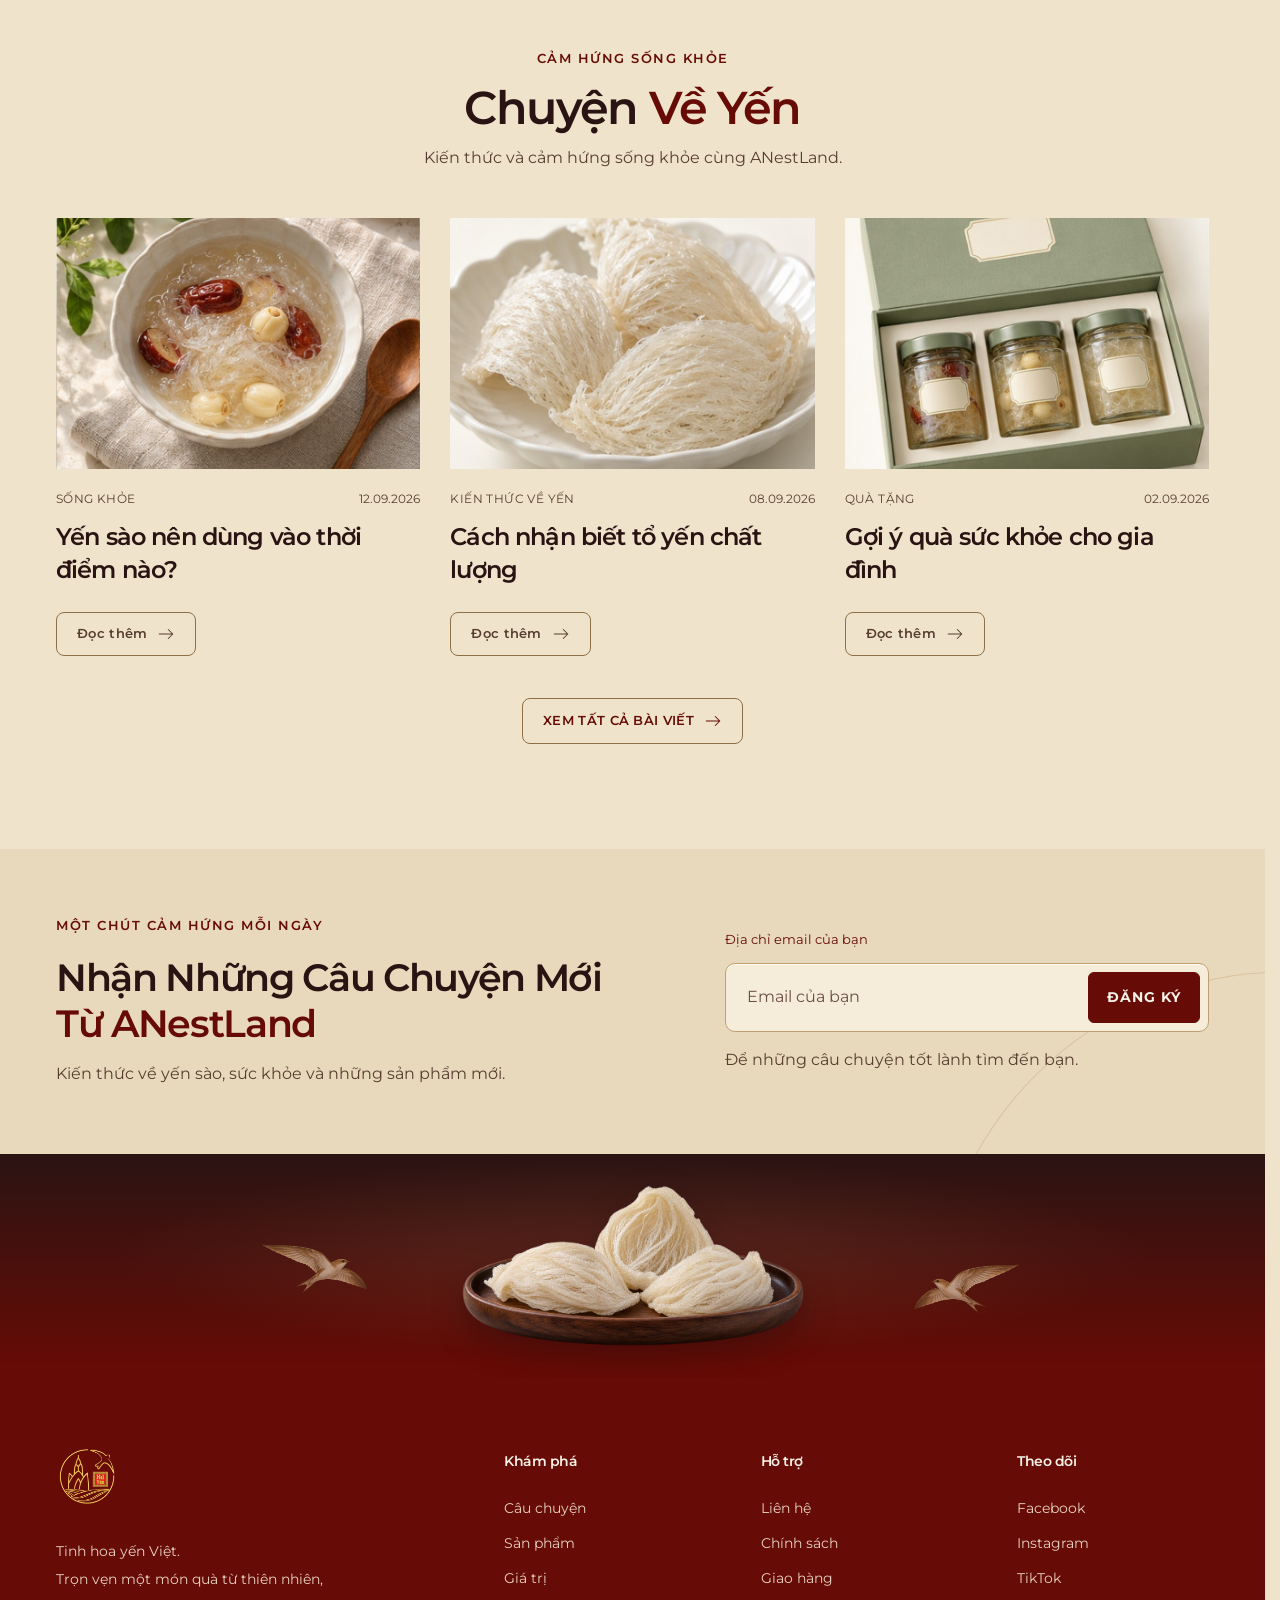
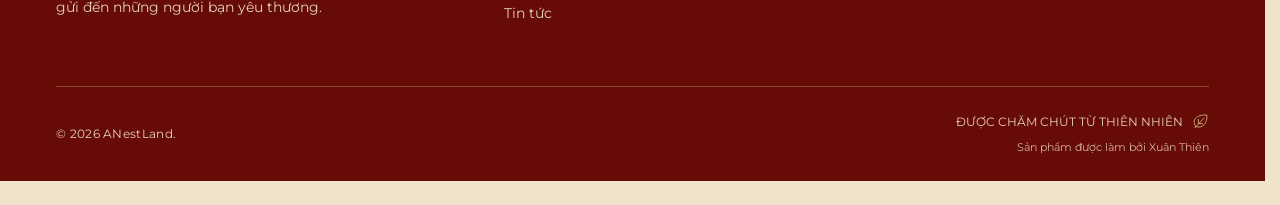
==== commit c9030deb: "Update ANestLand checkout cart animations and responsive UI" ====
--- a/ANestLand-Demo/index.html
+++ b/ANestLand-Demo/index.html
@@ -6,7 +6,9 @@
   <meta name="description" content="ANestLand — Yến sào tuyển chọn, món quà từ thiên nhiên dành cho những người bạn yêu thương.">
   <meta name="theme-color" content="#660b05">
   <title>ANestLand — Tinh Hoa Yến Việt</title>
-  <link rel="icon" href="data:image/svg+xml,%3Csvg xmlns='http://www.w3.org/2000/svg' viewBox='0 0 40 40'%3E%3Cpath d='M5 18Q20 40 35 18M7 24Q20 40 33 24M20 18Q17 2 32 5Q30 18 20 18' fill='none' stroke='%23BF9F70' stroke-width='3'/%3E%3C/svg%3E">
+  <link rel="icon" type="image/png" sizes="32x32" href="assets/icons/anestland-official-favicon-32.png">
+  <link rel="icon" type="image/png" sizes="192x192" href="assets/icons/anestland-official-favicon-192.png">
+  <link rel="apple-touch-icon" sizes="180x180" href="assets/icons/anestland-official-apple-touch.png">
   <link rel="preconnect" href="https://fonts.googleapis.com">
   <link rel="preconnect" href="https://fonts.gstatic.com" crossorigin>
   <link href="https://fonts.googleapis.com/css2?family=Montserrat:wght@400;500;600;700&display=swap" rel="stylesheet">
@@ -29,7 +31,7 @@
   </defs></svg>
   <a class="skip-link" href="#main">Đến nội dung chính</a>
   <header class="site-header" id="header">
-    <a class="logo" href="index.html" aria-label="ANestLand, trang chủ"><svg><use href="#i-nest"/></svg><span>ANestLand<span class="logo-dot">.</span></span></a>
+    <a class="logo" href="index.html" aria-label="ANestLand, trang chủ"><img class="brand-logo" src="assets/icons/anestland-official-logo.png" width="500" height="500" alt="ANestLand"></a>
     <nav class="desktop-nav" aria-label="Điều hướng chính"><a href="index.html" class="active" aria-current="page">TRANG CHỦ</a><a href="about.html">CÂU CHUYỆN</a><a href="products.html">SẢN PHẨM</a><a href="values.html">GIÁ TRỊ</a><a href="blog.html">BLOG</a><a href="contact.html">LIÊN HỆ</a></nav>
     <div class="header-tools"><div class="header-search">
       <button type="button" class="icon-button search-trigger" id="search-toggle" aria-label="Mở tìm kiếm" aria-expanded="false" aria-controls="search-panel"><svg><use href="#i-search"/></svg></button>
@@ -49,11 +51,11 @@
       <a class="scroll-note" href="#story"><span>KHÁM PHÁ ANESTLAND</span><span>↓</span></a>
     </section>
     <section class="story section container" id="story">
-      <div class="story-visual reveal"><div class="image-arch"><img src="assets/images/wellness-bowl.jpg" alt="Chén yến chưng táo đỏ bên khăn linen và nhành lá xanh" width="512" height="512" loading="lazy"></div><div class="round-seal">TỪ THIÊN NHIÊN<svg><use href="#i-nest"/></svg><span>ĐẾN YÊU THƯƠNG</span></div><p class="image-note">Một món quà nhỏ. Một sự chăm sóc lớn.</p></div>
+      <div class="story-visual reveal"><div class="image-arch"><img src="assets/images/wellness-bowl.jpg" alt="Chén yến chưng táo đỏ bên khăn linen và nhành lá xanh" width="512" height="512" loading="lazy"></div><div class="round-seal">TỪ THIÊN NHIÊN<img class="seal-brand-logo" src="assets/icons/anestland-official-logo.png" width="500" height="500" alt="ANestLand"><span>ĐẾN YÊU THƯƠNG</span></div><p class="image-note">Một món quà nhỏ. Một sự chăm sóc lớn.</p></div>
       <div class="editorial-copy reveal"><p class="eyebrow">VỀ ANESTLAND</p><h2>Từ món quà của thiên nhiên<br>đến sự chăm sóc <em>mỗi ngày.</em></h2><span class="section-rule"></span><p>Yến sào tuyển chọn, nguồn gốc rõ ràng. Chăm chút một món quà cho sức khỏe và người thân.</p><div class="qualities"><div><strong>100%</strong><span>Yến tuyển chọn</span></div><div><strong>Tinh tế</strong><span>Trong từng sản phẩm</span></div><div><strong>An tâm</strong><span>Cho người thân</span></div></div><a class="text-link button-secondary" href="about.html#craft">TÌM HIỂU THÊM <svg><use href="#i-arrow"/></svg></a></div>
     </section>
-    <section class="craft section" id="craft"><div class="container craft-inner"><div class="editorial-copy reveal"><p class="eyebrow">TỪ TỔ YẾN ĐẾN THÀNH PHẨM</p><h2>Chăm Chút Trong<br><em>Từng Công Đoạn</em></h2><p>Kiên nhẫn với từng sợi yến, trân trọng từng nguyên liệu. Sự chỉn chu bắt đầu từ những điều nhỏ nhất.</p><ol class="process"><li><span>01</span><h3>Tuyển chọn</h3><p>Chọn những tổ yến nguyên vẹn.</p></li><li><span>02</span><h3>Làm sạch</h3><p>Tỉ mỉ gìn giữ sợi yến tự nhiên.</p></li><li><span>03</span><h3>Hoàn thiện</h3><p>Chăm chút đến khi trao tay.</p></li></ol></div><div class="craft-visual reveal"><img src="assets/images/craftsmanship.jpg" alt="Đôi bàn tay tỉ mỉ làm sạch tổ yến bằng nhíp trên khay tre" loading="lazy" width="512" height="512"><span class="craft-note">Tỉ mỉ từ những điều nhỏ nhất.</span></div></div></section>
-    <section class="benefits section container" id="benefits"><div class="section-heading reveal"><p class="eyebrow">NHỮNG GIÁ TRỊ CHÚNG TÔI GÌN GIỮ</p><h2>Vì Sao Chọn <em>ANestLand?</em></h2></div><div class="benefit-grid"><article class="reveal"><div class="benefit-icon"><svg><use href="#i-leaf"/></svg><span>01</span></div><h3>Nguồn nguyên liệu chọn lọc</h3><p>Yến được lựa chọn kỹ lưỡng cho từng dòng sản phẩm.</p></article><article class="reveal"><div class="benefit-icon"><svg><use href="#i-shield"/></svg><span>02</span></div><h3>Giữ trọn giá trị tự nhiên</h3><p>Quy trình chế biến hướng đến sự tinh giản và an toàn.</p></article><article class="reveal"><div class="benefit-icon"><svg><use href="#i-heart"/></svg><span>03</span></div><h3>Phù hợp nhiều thế hệ</h3><p>Một lựa chọn chăm sóc sức khỏe cho cả gia đình.</p></article><article class="reveal"><div class="benefit-icon"><svg><use href="#i-gift"/></svg><span>04</span></div><h3>Quà tặng tinh tế</h3><p>Bao bì trang nhã dành cho những dịp ý nghĩa.</p></article></div></section>
+    <section class="craft section" id="craft"><div class="container craft-inner"><div class="editorial-copy reveal"><p class="eyebrow">TỪ TỔ YẾN ĐẾN THÀNH PHẨM</p><h2>Chăm Chút Trong<br><em>Từng Công Đoạn</em></h2><p>Kiên nhẫn với từng sợi yến, trân trọng từng nguyên liệu. Sự chỉn chu bắt đầu từ những điều nhỏ nhất.</p><p class="process-instruction">Bạn có thể bấm vào từng công đoạn để xem hình ảnh chi tiết.</p><ol class="process"><li><button type="button" data-process-step="0" aria-pressed="true" aria-controls="craft-image" aria-labelledby="craft-number-1 craft-step-1"><span id="craft-number-1">01</span></button><h3 id="craft-step-1">Tuyển chọn</h3><p>Chọn những tổ yến nguyên vẹn.</p></li><li><button type="button" data-process-step="1" aria-pressed="false" aria-controls="craft-image" aria-labelledby="craft-number-2 craft-step-2"><span id="craft-number-2">02</span></button><h3 id="craft-step-2">Làm sạch</h3><p>Tỉ mỉ gìn giữ sợi yến tự nhiên.</p></li><li><button type="button" data-process-step="2" aria-pressed="false" aria-controls="craft-image" aria-labelledby="craft-number-3 craft-step-3"><span id="craft-number-3">03</span></button><h3 id="craft-step-3">Hoàn thiện</h3><p>Chăm chút đến khi trao tay.</p></li></ol></div><div class="craft-visual reveal"><img id="craft-image" src="assets/images/process-selection.png" alt="Đôi bàn tay kiểm tra tổ yến thô trên khay tre" loading="lazy" width="512" height="512"><span class="craft-note" role="status" aria-atomic="true">Chọn những tổ yến nguyên vẹn.</span></div></div></section>
+    <section class="benefits section container" id="benefits"><div class="section-heading reveal"><p class="eyebrow">NHỮNG GIÁ TRỊ CHÚNG TÔI GÌN GIỮ</p><h2>Vì Sao Chọn <em>ANestLand?</em></h2></div><div class="benefit-grid"><article class="reveal"><div class="benefit-icon"><img src="assets/images/value-selection-ai.jpg" alt="Tổ yến thô được tuyển chọn" width="96" height="96" loading="lazy"><span>01</span></div><h3>Nguồn nguyên liệu chọn lọc</h3><p>Yến được lựa chọn kỹ lưỡng cho từng dòng sản phẩm.</p></article><article class="reveal"><div class="benefit-icon"><img src="assets/images/value-craft-ai.jpg" alt="Tỉ mỉ làm sạch tổ yến" width="96" height="96" loading="lazy"><span>02</span></div><h3>Giữ trọn giá trị tự nhiên</h3><p>Quy trình chế biến hướng đến sự tinh giản và an toàn.</p></article><article class="reveal"><div class="benefit-icon"><img src="assets/images/value-family-ai.jpg" alt="Chén yến cho khoảnh khắc chăm sóc gia đình" width="96" height="96" loading="lazy"><span>03</span></div><h3>Phù hợp nhiều thế hệ</h3><p>Một lựa chọn chăm sóc sức khỏe cho cả gia đình.</p></article><article class="reveal"><div class="benefit-icon"><img src="assets/images/value-gift-ai.jpg" alt="Hộp quà yến sào trình bày trang nhã" width="96" height="96" loading="lazy"><span>04</span></div><h3>Quà tặng tinh tế</h3><p>Bao bì trang nhã dành cho những dịp ý nghĩa.</p></article></div></section>
     <section class="care-banner"><div class="container banner-inner"><div class="editorial-copy reveal"><p class="eyebrow">CHẬM LẠI MỘT CHÚT, CHĂM SÓC NHIỀU HƠN</p><h2>Chăm Sóc Mỗi Ngày,<br><em>Gửi Trao Yêu Thương</em></h2><p>Một chén yến cho hôm nay, một món quà cho người bạn yêu thương.</p><a class="button" href="about.html">KHÁM PHÁ CÂU CHUYỆN</a></div><div class="banner-visual reveal"><img src="assets/images/wellness-bowl.jpg" alt="Khoảnh khắc thưởng thức chén yến chưng táo đỏ" loading="lazy" width="512" height="512"><span class="leaf banner-leaf"></span><span class="banner-caption">Nourish with nature.</span></div></div></section>
     <section class="products section container" id="products"><div class="section-heading reveal"><p class="eyebrow">TỰ NHIÊN TRONG TỪNG LỰA CHỌN</p><h2>Sản Phẩm <em>Nổi Bật</em></h2><p>Những lựa chọn được yêu thích tại ANestLand.</p></div>
       <div class="product-filters reveal" aria-label="Lọc sản phẩm"><button class="selected" data-filter="all" aria-pressed="true">TẤT CẢ</button><button data-filter="jar" aria-pressed="false">YẾN CHƯNG</button><button data-filter="nest" aria-pressed="false">TỔ YẾN</button><button data-filter="gift" aria-pressed="false">QUÀ TẶNG</button></div>
@@ -67,7 +69,7 @@
     <section class="blog section container" id="blog"><div class="section-heading reveal"><p class="eyebrow">CẢM HỨNG SỐNG KHỎE</p><h2>Chuyện <em>Về Yến</em></h2><p>Kiến thức và cảm hứng sống khỏe cùng ANestLand.</p></div><div class="blog-grid"><article class="blog-card reveal"><a class="article-image" href="blog-detail.html?article=thoi-diem" aria-label="Đọc: Yến sào nên dùng vào thời điểm nào?"><img src="assets/images/wellness-bowl.jpg" alt="Chén yến cho một buổi sáng nhẹ nhàng" loading="lazy" width="512" height="512"></a><p class="article-meta">SỐNG KHỎE <span>12.09.2026</span></p><h3><a href="blog-detail.html?article=thoi-diem">Yến sào nên dùng vào thời điểm nào?</a></h3><a class="text-link button-secondary" href="blog-detail.html?article=thoi-diem">Đọc thêm <svg><use href="#i-arrow"/></svg></a></article><article class="blog-card reveal"><a class="article-image" href="blog-detail.html?article=chat-luong" aria-label="Đọc: Cách nhận biết tổ yến chất lượng"><img src="assets/images/refined-nest.jpg" alt="Cận cảnh những sợi tổ yến tinh chế" loading="lazy" width="512" height="512"></a><p class="article-meta">KIẾN THỨC VỀ YẾN <span>08.09.2026</span></p><h3><a href="blog-detail.html?article=chat-luong">Cách nhận biết tổ yến chất lượng</a></h3><a class="text-link button-secondary" href="blog-detail.html?article=chat-luong">Đọc thêm <svg><use href="#i-arrow"/></svg></a></article><article class="blog-card reveal"><a class="article-image" href="blog-detail.html?article=qua-tang" aria-label="Đọc: Gợi ý quà sức khỏe cho gia đình"><img src="assets/images/gift-box.jpg" alt="Hộp quà yến sào tinh tế cho người thân" loading="lazy" width="512" height="512"></a><p class="article-meta">QUÀ TẶNG <span>02.09.2026</span></p><h3><a href="blog-detail.html?article=qua-tang">Gợi ý quà sức khỏe cho gia đình</a></h3><a class="text-link button-secondary" href="blog-detail.html?article=qua-tang">Đọc thêm <svg><use href="#i-arrow"/></svg></a></article></div><div class="section-more"><a class="text-link button-secondary" href="blog.html">XEM TẤT CẢ BÀI VIẾT <svg><use href="#i-arrow"/></svg></a></div></section>
     <section class="newsletter" id="newsletter"><div class="container newsletter-inner reveal"><div><p class="eyebrow">MỘT CHÚT CẢM HỨNG MỖI NGÀY</p><h2>Nhận Những Câu Chuyện Mới<br><em>Từ ANestLand</em></h2><p>Kiến thức về yến sào, sức khỏe và những sản phẩm mới.</p></div><form id="newsletter-form"><label for="newsletter-email">Địa chỉ email của bạn</label><div class="email-row"><input id="newsletter-email" name="email" type="email" placeholder="Email của bạn" required autocomplete="email"><button type="submit">ĐĂNG KÝ</button></div><p class="form-note" id="newsletter-message" role="status">Để những câu chuyện tốt lành tìm đến bạn.</p></form></div></section>
   </main>
-  <footer id="footer"><div class="container footer-grid"><div class="footer-brand"><a class="logo" href="index.html"><svg><use href="#i-nest"/></svg><span>ANestLand<span class="logo-dot">.</span></span></a><p>Tinh hoa yến Việt.<br>Trọn vẹn một món quà từ thiên nhiên, gửi đến những người bạn yêu thương.</p></div><div><h2>Khám phá</h2><a href="about.html">Câu chuyện</a><a href="products.html">Sản phẩm</a><a href="values.html">Giá trị</a><a href="blog.html">Blog</a></div><div><h2>Hỗ trợ</h2><a href="contact.html">Liên hệ</a><button data-info="policy">Chính sách</button><button data-info="shipping">Giao hàng</button></div><div><h2>Theo dõi</h2><button data-info="social">Facebook</button><button data-info="social">Instagram</button><button data-info="social">TikTok</button></div></div><div class="container footer-bottom"><p>© 2026 ANestLand.</p><span>ĐƯỢC CHĂM CHÚT TỪ THIÊN NHIÊN <svg><use href="#i-leaf"/></svg></span></div></footer>
+  <footer id="footer"><div class="container footer-grid"><div class="footer-brand"><a class="logo" href="index.html"><img class="brand-logo" src="assets/icons/anestland-official-logo.png" width="500" height="500" alt="ANestLand"></a><p>Tinh hoa yến Việt.<br>Trọn vẹn một món quà từ thiên nhiên, gửi đến những người bạn yêu thương.</p></div><div><h2>Khám phá</h2><a href="about.html">Câu chuyện</a><a href="products.html">Sản phẩm</a><a href="values.html">Giá trị</a><a href="blog.html" data-i18n="footer.news">Tin tức</a></div><div><h2>Hỗ trợ</h2><a href="contact.html">Liên hệ</a><button data-info="policy">Chính sách</button><button data-info="shipping">Giao hàng</button></div><div><h2>Theo dõi</h2><button data-info="social">Facebook</button><button data-info="social">Instagram</button><button data-info="social">TikTok</button></div></div><div class="container footer-bottom"><p>© 2026 ANestLand.</p><div class="footer-credit-group"><span>ĐƯỢC CHĂM CHÚT TỪ THIÊN NHIÊN <svg><use href="#i-leaf"/></svg></span><span class="footer-credit">Sản phẩm được làm bởi Xuân Thiên</span></div></div></footer>
   
   <div class="toast" role="status" aria-live="polite"></div>
   <dialog id="content-dialog"><button class="dialog-close icon-button" aria-label="Đóng nội dung"><svg><use href="#i-close"/></svg></button><p class="eyebrow" id="dialog-label"></p><h2 id="dialog-title"></h2><div id="dialog-body"></div></dialog>
--- a/ANestLand-Demo/styles.css
+++ b/ANestLand-Demo/styles.css
@@ -16,7 +16,7 @@
   --sans:'Montserrat',Arial,sans-serif;
 }
 *{box-sizing:border-box}html{scroll-behavior:smooth;scroll-padding-top:100px}body{margin:0;color:var(--ink);background:var(--white);font-family:var(--sans);font-size:14px;line-height:1.85}button,input{font:inherit}button,a{-webkit-tap-highlight-color:transparent}button{cursor:pointer}button:disabled{cursor:default}a{color:inherit;text-decoration:none}button{color:inherit}img{display:block;width:100%;height:auto}svg{width:24px;height:24px;fill:none;stroke:currentColor;stroke-width:1.4;stroke-linecap:round;stroke-linejoin:round;flex-shrink:0}h1,h2,h3,p{margin:0}h1,h2{font-family:var(--sans);font-weight:500;line-height:1.08}h2{font-size:clamp(36px,4.1vw,56px)}h2 em{color:var(--accent);font-weight:400}p{color:var(--muted)}button{border:0;background:none}button:focus-visible,a:focus-visible,input:focus-visible{outline:2px solid var(--accent);outline-offset:5px}::selection{background:var(--surface-secondary)}[hidden]{display:none!important}.svg-library{position:absolute;width:0;height:0;overflow:hidden}.container{width:min(1180px,calc(100% - 112px));margin-inline:auto}.section{padding-block:105px}.eyebrow{color:var(--accent);font-size:12px;font-weight:500;letter-spacing:2.4px;line-height:1.8;margin-bottom:18px}.logo{display:inline-flex;align-items:center;font-family:var(--sans);font-size:32px;font-weight:600;letter-spacing:-1.3px;white-space:nowrap;line-height:1}.logo svg{width:42px;height:42px;color:var(--accent);margin-right:9px;stroke-width:1.4}.logo-dot{color:var(--accent)}.skip-link{position:fixed;top:-80px;left:16px;z-index:100;background:var(--surface-raised);padding:12px}.skip-link:focus{top:8px}
-.site-header{height:108px;background:var(--white);padding-inline:5%;display:flex;align-items:center;justify-content:space-between;gap:30px;position:sticky;top:0;z-index:30;transition:height .35s,box-shadow .35s}.site-header.scrolled{height:80px;box-shadow:0 2px 14px var(--shadow-soft)}.desktop-nav{display:flex;gap:34px;align-items:center}.desktop-nav a{font-size:12px;letter-spacing:1px;font-weight:500;position:relative;padding-block:10px;white-space:nowrap}.desktop-nav a:after{content:'';position:absolute;bottom:3px;left:0;width:0;height:1px;background:var(--accent);transition:width .3s}.desktop-nav a:hover:after,.desktop-nav a.active:after{width:100%}.desktop-nav a.active{color:var(--accent)}.header-tools{display:flex;gap:16px}.icon-button{display:flex;align-items:center;justify-content:center;width:35px;height:40px;padding:5px}.icon-button:hover{color:var(--accent)}.bag-button{position:relative}.bag-count{position:absolute;top:0;right:0;background:var(--accent);color:var(--text);width:16px;height:16px;line-height:16px;border-radius:50%;font-size:12px}.mobile-nav{position:absolute;top:100%;right:5%;width:270px;background:var(--white);padding:22px 30px;box-shadow:0 10px 30px var(--shadow-medium);border-top:2px solid var(--accent)}.mobile-nav a{display:block;padding:10px 0}
+.site-header{height:108px;background:var(--white);padding-inline:5%;display:flex;align-items:center;justify-content:space-between;gap:30px;position:sticky;top:0;z-index:30;transition:height .35s,box-shadow .35s}.site-header.scrolled{height:80px;box-shadow:0 2px 14px var(--shadow-soft)}.desktop-nav{display:flex;gap:34px;align-items:center}.desktop-nav a{font-size:12px;letter-spacing:1px;font-weight:500;position:relative;padding-block:10px;white-space:nowrap}.desktop-nav a:after{content:'';position:absolute;bottom:3px;left:0;width:0;height:1px;background:var(--accent);transition:width .3s}.desktop-nav a:hover:after,.desktop-nav a.active:after{width:100%}.desktop-nav a.active{color:var(--accent)}.header-tools{display:flex;}.icon-button{display:flex;align-items:center;justify-content:center;width:35px;height:40px;padding:5px}.icon-button:hover{color:var(--accent)}.bag-button{position:relative}.bag-count{position:absolute;top:0;right:0;background:var(--accent);color:var(--text);width:16px;height:16px;line-height:16px;border-radius:50%;font-size:12px}.mobile-nav{position:absolute;top:100%;right:5%;width:270px;background:var(--white);padding:22px 30px;box-shadow:0 10px 30px var(--shadow-medium);border-top:2px solid var(--accent)}.mobile-nav a{display:block;padding:10px 0}
 .hero{min-height:640px;height:min(710px,calc(100svh - 108px));position:relative;display:grid;grid-template-columns:50% 50%;background:linear-gradient(180deg,var(--text) 65%,var(--surface-raised));overflow:hidden}.hero-art{position:relative;isolation:isolate;min-width:0;height:100%}.hero-blob{position:absolute;width:113%;height:83%;top:0;left:-18%;background:var(--surface-secondary);border-radius:0 35% 48% 0/0 38% 55% 0;transform:rotate(-8deg);z-index:-2}.hero-blob:after{content:'';position:absolute;width:180px;height:180px;bottom:-40px;right:25%;border-radius:50%;background:var(--surface-raised);opacity:.8}.hero-product{position:absolute;width:88%;max-width:600px;top:9%;left:8%;mix-blend-mode:multiply;transform:rotate(-9deg);animation:product-enter 1.4s both;transition:opacity .5s,transform .9s;filter:drop-shadow(12px 25px 15px var(--shadow-image))}.hero-art.gift-slide .hero-product{transform:rotate(0deg);top:14%}.hero-art.gift-slide .hero-blob{background:var(--surface-secondary)}.hero-copy{position:relative;align-self:center;padding:30px 90px 65px 25px}.hero-slide{display:none}.hero-slide.is-active{display:block}.hero-slide h1,.hero-slide h2{font-size:clamp(65px,7.8vw,112px);letter-spacing:-2px;color:var(--accent);line-height:.98}.hero-slide h2{font-size:clamp(58px,5.8vw,84px)}.hero-slide h1 em,.hero-slide h2 em{font-weight:400;color:var(--accent);display:inline-block}.hero-slide.is-active>*{animation:copy-enter .9s both}.hero-slide.is-active .eyebrow{animation-delay:.05s}.hero-slide.is-active h1,.hero-slide.is-active h2{animation-delay:.15s}.hero-slide.is-active .hero-description{animation-delay:.3s}.hero-slide.is-active .button{animation-delay:.45s}.hero-slide.is-active .hero-story-link{animation-delay:.5s}.flourish{display:block;color:var(--accent);font-family:var(--sans);font-size:28px;line-height:1.5;margin:12px 0}.hero-description{max-width:415px;font-size:14px;line-height:1.95;margin:15px 0 27px}.button{display:inline-flex;justify-content:center;align-items:center;gap:25px;background:var(--accent);color:var(--text);padding:17px 27px;min-height:54px;font-size:12px;font-weight:500;letter-spacing:1.1px;transition:background .3s}.button svg{width:20px;transition:transform .3s}.button:hover{background:var(--brand-secondary)}.button:hover svg,.text-link:hover svg{transform:translateX(5px)}.hero-story-link{display:block;font-size:12px;letter-spacing:1.5px;margin-top:23px;color:var(--muted)}.hero-story-link span{margin-left:12px}.slider-controls{position:absolute;right:28px;top:43%;display:flex;flex-direction:column;align-items:center;gap:9px}.slide-dot{width:37px;height:37px;border-radius:50%;font-size:12px;color:var(--muted);transition:background .3s,color .3s}.slide-dot.is-active{background:var(--accent);color:var(--white)}.slider-controls>span{height:24px;width:1px;background:var(--line)}.slider-pause{font-size:15px;color:var(--muted);padding:8px}.scroll-note{position:absolute;bottom:24px;left:50%;transform:translateX(-50%);display:flex;gap:22px;align-items:center;font-size:12px;letter-spacing:2px;color:var(--muted)}.scroll-note span:last-child{font-size:24px;color:var(--accent)}.art-caption{position:absolute;bottom:12%;left:17%;font-size:12px;letter-spacing:2px;color:var(--accent)}.leaf{position:absolute;width:67px;height:32px;background:linear-gradient(155deg,var(--leaf-light),var(--leaf-dark));border-radius:100% 0 100% 0;box-shadow:inset 0 -2px 4px var(--leaf-shadow);animation:float 7s ease-in-out infinite;z-index:2}.leaf:after{content:'';position:absolute;top:50%;left:5%;width:90%;height:1px;background:var(--leaf-vein);transform:rotate(-22deg)}.leaf-one{top:12%;left:18%;rotate:-32deg}.leaf-two{top:58%;right:4%;width:85px;height:42px;rotate:-20deg;animation-delay:-3s}.leaf-three{bottom:18%;left:6%;width:44px;height:23px;rotate:50deg;animation-duration:9s}.date{position:absolute;width:33px;height:50px;background:radial-gradient(ellipse at 35% 30%,var(--fruit-light),var(--fruit-dark) 55%,var(--fruit-deep));border-radius:47%;box-shadow:inset 2px 0 3px var(--fruit-shine),3px 7px 8px var(--fruit-shadow);animation:float 8s ease-in-out infinite;z-index:2}.date:after{content:'';position:absolute;inset:7px 10px;border-right:1px solid var(--fruit-line);border-left:1px solid var(--fruit-edge);border-radius:50%}.date-one{left:6%;top:38%;rotate:-25deg}.date-two{right:9%;top:15%;rotate:30deg;animation-delay:-3s;width:24px;height:38px}.seed{position:absolute;width:23px;height:28px;background:radial-gradient(circle at 35% 30%,var(--seed-light),var(--seed-dark));border-radius:48%;box-shadow:2px 4px 7px var(--seed-shadow);animation:float 6s ease-in-out infinite}.seed-one{bottom:28%;left:18%;rotate:22deg}.seed-two{top:31%;right:4%;animation-delay:-2s}.flower{position:absolute;font-size:70px;color:var(--flower);text-shadow:0 2px 5px var(--flower-shadow);animation:float 10s ease-in-out infinite}.flower-one{top:5%;right:11%;rotate:16deg}.organic-ring{position:absolute;width:80px;height:80px;border:1px solid var(--accent-line);border-radius:50%;left:7%;bottom:20%}.botanical-outline{position:absolute;width:220px;height:370px;border:1px solid var(--accent-faint);border-radius:100% 0 100% 0;right:-90px;bottom:0;rotate:20deg;z-index:-1}
 .story{display:grid;grid-template-columns:1fr 1fr;gap:90px;align-items:center}.story-visual{position:relative}.image-arch{overflow:hidden;border-radius:46% 46% 0 0;background:var(--warm)}.image-arch img{aspect-ratio:1/1.03;object-fit:cover}.round-seal{position:absolute;right:-32px;bottom:55px;width:128px;height:128px;border-radius:50%;background:var(--surface-secondary);border:5px solid var(--surface);display:flex;flex-direction:column;align-items:center;justify-content:center;font-size:12px;letter-spacing:1.3px;color:var(--accent);gap:5px;rotate:8deg}.round-seal svg{width:36px;height:36px}.image-note{text-align:center;font-family:var(--sans);font-size:21px;font-style:normal;margin-top:18px}.editorial-copy>p:not(.eyebrow){line-height:2;max-width:470px;margin:24px 0}.section-rule{display:block;width:44px;height:1px;background:var(--accent);margin:25px 0}.qualities{display:flex;gap:28px;margin:34px 0}.qualities div{border-right:1px solid var(--line);padding-right:25px}.qualities div:last-child{border:0;padding-right:0}.qualities strong{display:block;font-family:var(--sans);font-size:32px;font-weight:500;color:var(--accent)}.qualities span{font-size:12px;color:var(--muted);white-space:nowrap}.text-link{display:inline-flex;align-items:center;gap:17px;padding:0 0 5px;font-size:12px;letter-spacing:.6px;border-bottom:1px solid var(--accent);background:none}.text-link svg{width:18px;transition:transform .3s}.section-heading{text-align:center;max-width:750px;margin:0 auto 38px}.section-heading .eyebrow{margin-bottom:10px}.section-heading>p:last-child{margin-top:8px}.section-heading .flourish{font-size:21px;margin:12px 0}.products{padding-top:35px}.product-filters{display:flex;justify-content:center;gap:35px;margin:35px 0 43px}.product-filters button{font-size:12px;letter-spacing:1px;color:var(--muted);padding:7px 0;border-bottom:1px solid transparent}.product-filters button.selected{color:var(--accent);border-color:var(--accent)}.product-grid{display:grid;grid-template-columns:repeat(4,1fr);gap:25px}.product-card{text-align:center;transition:transform .4s}.product-card:hover{transform:translateY(-6px)}.product-image{position:relative;background:var(--warm);overflow:hidden;aspect-ratio:1/1.13}.product-image>img{height:100%;object-fit:contain;mix-blend-mode:multiply;transition:transform .6s}.product-card:hover .product-image>img{transform:scale(1.06)}.wishlist{position:absolute;right:10px;top:10px;z-index:2}.wishlist svg{width:19px}.wishlist[aria-pressed=true] svg{fill:var(--accent);stroke:var(--accent)}.product-tag{position:absolute;top:17px;left:12px;font-size:12px;letter-spacing:.7px;background:var(--surface-secondary);padding:4px 8px;z-index:1;color:var(--accent)}.cream-tag{background:var(--cream);color:var(--accent)}.add-product{position:absolute;bottom:0;left:0;right:0;background:var(--accent);color:var(--text);padding:13px;font-size:12px;letter-spacing:1px;transform:translateY(100%);transition:transform .35s;display:flex;align-items:center;justify-content:center;gap:24px}.add-product span{font-size:20px;line-height:1}.product-card:hover .add-product,.product-card:focus-within .add-product{transform:translateY(0)}.product-type{font-size:12px;letter-spacing:1.2px;margin-top:19px}.product-card h3{font-size:14px;font-weight:500;margin:4px 0}.price{color:var(--accent);font-size:13px}.no-results{text-align:center;padding:25px}
 .care-banner{background:var(--cream);overflow:hidden}.banner-inner{display:grid;grid-template-columns:1fr 1fr;align-items:center;gap:65px;padding-block:75px}.banner-inner h2{font-size:clamp(44px,4.8vw,65px)}.banner-inner .editorial-copy>p:not(.eyebrow){max-width:420px}.banner-visual{position:relative;isolation:isolate}.banner-visual:before{content:'';position:absolute;inset:-35px -60px 10px 5px;background:var(--surface-secondary);border-radius:45% 25% 45% 40%;rotate:8deg;z-index:-1}.banner-visual img{aspect-ratio:1;object-fit:cover;border-radius:50% 50% 42% 42%}.banner-leaf{bottom:15%;left:-40px;width:90px;height:44px}.banner-caption{position:absolute;right:0;bottom:-28px;font-family:var(--sans);font-size:30px;font-style:normal;color:var(--accent);rotate:-6deg}.benefit-grid{display:grid;grid-template-columns:repeat(4,1fr);gap:35px;text-align:center;margin-top:60px}.benefit-icon{position:relative;width:85px;height:85px;margin:0 auto 23px;display:flex;align-items:center;justify-content:center;background:var(--surface-secondary);border-radius:47% 53% 52% 48%;color:var(--accent)}.benefit-icon svg{width:37px;height:37px;stroke-width:1}.benefit-icon span{position:absolute;bottom:-3px;right:-5px;font-size:12px;background:var(--surface-raised);width:25px;height:25px;border-radius:50%}.benefit-grid h3{font-size:14px;font-weight:500;margin-bottom:14px}.benefit-grid p{font-size:12px;line-height:1.9}.craft{background:var(--warm)}.craft-inner{display:grid;grid-template-columns:1fr 1fr;gap:85px;align-items:center}.craft-visual{position:relative}.craft-visual img{aspect-ratio:1.06;object-fit:cover;border-radius:0 40% 0 0}.craft-note{position:absolute;bottom:25px;left:25px;background:var(--warm);padding:12px 22px;font-family:var(--sans);font-size:23px;font-style:normal}.process{list-style:none;padding:0;display:grid;grid-template-columns:repeat(3,1fr);gap:18px;margin:35px 0 0;position:relative}.process:before{content:'';position:absolute;top:22px;left:20px;right:20px;height:1px;background:var(--accent);transform:scaleX(0);transform-origin:left;transition:transform 1.8s .5s}.is-visible .process:before{transform:scaleX(1)}.process li{position:relative}.process li>span{display:flex;align-items:center;justify-content:center;width:45px;height:45px;background:var(--surface-secondary);border:5px solid var(--warm);border-radius:50%;font-size:12px;color:var(--accent);margin-bottom:17px}.process h3{font-size:12px;font-weight:500}.process p{font-size:12px;line-height:1.8;margin-top:7px}.blog-grid{display:grid;grid-template-columns:repeat(3,1fr);gap:30px;margin-top:45px}.article-image{width:100%;padding:0;overflow:hidden;background:var(--warm)}.article-image img{aspect-ratio:1.45;object-fit:cover;transition:transform .6s}.article-image:hover img{transform:scale(1.05)}.article-meta{font-size:12px;letter-spacing:.9px;color:var(--accent);margin:19px 0 10px;display:flex;justify-content:space-between;gap:8px}.article-meta span{color:var(--muted);letter-spacing:0}.blog-card h3{font-family:var(--sans);font-size:28px;line-height:1.25;font-weight:500;min-height:70px;margin-bottom:19px}.blog-card .text-link{font-size:12px;color:var(--muted)}
@@ -25,7 +25,7 @@
 @keyframes float{0%,100%{transform:translateY(0) rotate(-3deg)}50%{transform:translateY(-16px) rotate(6deg)}}@keyframes copy-enter{from{opacity:0;transform:translateY(22px)}to{opacity:1;transform:translateY(0)}}@keyframes product-enter{from{opacity:0;transform:rotate(-14deg) scale(.9)}to{opacity:1;transform:rotate(-9deg) scale(1)}}
 @media(min-width:1500px){.hero-art{padding-left:50px}.hero-copy{padding-left:55px}.hero-product{left:18%;width:78%}}@media(max-width:1100px){.container{width:calc(100% - 70px)}.desktop-nav{gap:20px}.site-header{padding-inline:35px;gap:20px}.logo{font-size:28px}.logo svg{width:35px}.hero{min-height:600px}.hero-copy{padding-right:60px;padding-left:20px}.hero-slide h1{font-size:85px}.story,.craft-inner{gap:50px}.qualities{gap:18px}.qualities div{padding-right:16px}.qualities span{font-size:12px}.footer-grid{gap:35px}}
 @media(max-width:850px){.desktop-nav{display:none}.site-header{height:85px}.hero{height:auto;min-height:610px}.hero-slide h1{font-size:72px}.hero-slide h2{font-size:58px}.hero-copy{padding:40px 55px 70px 12px}.hero-product{top:20%;width:105%;left:-3%}.hero-blob{height:76%}.hero-description{font-size:12px}.hero .eyebrow{font-size:12px;letter-spacing:1.5px}.hero-story-link{font-size:12px}.hero .button{padding:15px 18px;gap:18px;font-size:12px}.slider-controls{right:12px}.art-caption{font-size:12px;left:10%;bottom:19%}.section{padding-block:75px}.story{gap:40px}.editorial-copy h2{font-size:39px}.editorial-copy>p:not(.eyebrow){font-size:12px}.qualities{flex-wrap:wrap;margin-block:22px;gap:12px}.qualities strong{font-size:26px}.qualities div{padding-right:10px}.round-seal{width:100px;height:100px;right:-15px;font-size:12px}.product-grid{grid-template-columns:repeat(2,1fr);gap:30px}.add-product{transform:none}.benefit-grid{grid-template-columns:repeat(2,1fr);gap:40px}.banner-inner{gap:40px}.banner-inner h2{font-size:43px}.newsletter-inner{gap:35px}.newsletter h2{font-size:35px}.footer-grid{grid-template-columns:1.6fr 1fr 1fr;gap:30px}.footer-grid>div:last-child{grid-column:2}.blog-card h3{font-size:24px}.blog-grid{gap:20px}.article-meta{font-size:12px}.craft-inner{gap:35px}.process{gap:10px}.craft-note{font-size:18px;left:12px;bottom:15px;padding:8px 14px}}
-@media(max-width:600px){html{scroll-padding-top:78px}.container{width:calc(100% - 40px)}.site-header{height:78px;padding-inline:20px;gap:10px}.site-header.scrolled{height:68px}.logo{font-size:27px}.logo svg{width:32px;height:32px;margin-right:5px}.header-tools{gap:5px}.icon-button{width:30px}.header-tools svg{width:21px}.hero{display:flex;flex-direction:column;min-height:0;overflow:hidden}.hero-art{height:350px;width:100%;flex-shrink:0}.hero-blob{width:100%;height:95%;left:-15%;border-radius:0 35% 48% 0;top:-25px}.hero-product{width:340px;max-width:85%;left:50%;top:-10px;translate:-50% 0}.hero-art.gift-slide .hero-product{top:0}.hero-copy{width:100%;padding:18px 35px 82px;text-align:center;min-height:450px}.hero-slide h1{font-size:77px}.hero-slide h2{font-size:56px}.hero-description{font-size:13px;margin:13px auto 23px;max-width:330px}.hero .eyebrow{font-size:12px;margin-bottom:13px}.hero-story-link{margin-top:18px}.hero .flourish{margin:9px 0;font-size:23px}.slider-controls{right:20px;top:215px}.art-caption{bottom:5%;left:25%;font-size:12px}.leaf-one{top:10%;left:18%;width:50px;height:25px}.leaf-two{top:55%;right:15%;width:60px;height:30px}.date-one{top:40%;left:12%}.date-two{top:13%;right:18%}.flower-one{right:23%;top:2%;font-size:50px}.seed-one{bottom:14%}.seed-two{right:10%}.leaf-three{bottom:10%;left:13%}.scroll-note{bottom:19px;white-space:nowrap;font-size:12px}.story,.craft-inner,.banner-inner,.newsletter-inner{grid-template-columns:1fr;gap:40px}.section{padding-block:60px}.story-visual{max-width:400px;width:90%;margin-inline:auto}.image-arch img{aspect-ratio:1.05}.editorial-copy h2{font-size:40px}.editorial-copy>p:not(.eyebrow){font-size:13px}.eyebrow{font-size:12px;letter-spacing:1.7px}.qualities{justify-content:space-between;gap:8px}.qualities strong{font-size:30px}.qualities span{font-size:12px}.qualities div{padding-right:16px}.section-heading h2{font-size:41px}.section-heading>p:last-child{font-size:12px}.products{padding-top:20px}.product-filters{gap:22px;margin:25px 0 30px}.product-filters button{font-size:12px}.product-grid{gap:25px 15px}.product-image{aspect-ratio:1/1.22}.product-tag{font-size:12px;left:8px;top:12px;padding:3px 5px}.wishlist{right:5px;top:5px;width:26px}.wishlist svg{width:16px}.product-type{font-size:12px;letter-spacing:.7px;margin-top:13px}.product-card h3{font-size:12px;line-height:1.5;margin-block:7px}.price{font-size:12px}.add-product{font-size:12px;padding:10px;gap:13px}.banner-inner{padding-block:55px}.banner-inner h2{font-size:47px}.banner-visual{width:85%;margin:15px auto 20px}.banner-caption{font-size:26px}.benefit-grid{gap:38px 23px;margin-top:40px}.benefit-grid h3{font-size:12px}.benefit-grid p{font-size:12px}.benefit-icon{width:70px;height:70px}.craft-visual{grid-row:1}.craft-note{font-size:20px}.process p{font-size:12px}.blog-grid{grid-template-columns:1fr;gap:35px}.article-image img{aspect-ratio:1.55}.article-meta{font-size:12px}.blog-card h3{font-size:28px;min-height:0;margin-bottom:15px}.newsletter{padding-block:50px}.newsletter h2{font-size:36px}.newsletter-inner{gap:30px}.newsletter p:not(.eyebrow){font-size:12px}.footer-grid{grid-template-columns:repeat(2,1fr);gap:28px}.footer-brand{grid-column:1/-1}.footer-grid>div:last-child{grid-column:auto}.footer-grid h2{margin-bottom:14px}.footer-bottom{flex-direction:column;align-items:flex-start;gap:8px}.footer-bottom p{font-size:12px}footer{padding-top:45px}.footer-grid{padding-bottom:35px}.back-top{width:36px;height:36px;right:15px;bottom:15px}.toast{font-size:12px;padding:12px 16px}dialog{padding:40px 25px}dialog h2{font-size:34px}}
+@media(max-width:600px){html{scroll-padding-top:78px}.container{width:calc(100% - 40px)}.site-header{height:78px;padding-inline:20px;gap:10px}.site-header.scrolled{height:68px}.logo{font-size:27px}.logo svg{width:32px;height:32px;margin-right:5px}.icon-button{width:30px}.header-tools svg{width:21px}.hero{display:flex;flex-direction:column;min-height:0;overflow:hidden}.hero-art{height:350px;width:100%;flex-shrink:0}.hero-blob{width:100%;height:95%;left:-15%;border-radius:0 35% 48% 0;top:-25px}.hero-product{width:340px;max-width:85%;left:50%;top:-10px;translate:-50% 0}.hero-art.gift-slide .hero-product{top:0}.hero-copy{width:100%;padding:18px 35px 82px;text-align:center;min-height:450px}.hero-slide h1{font-size:77px}.hero-slide h2{font-size:56px}.hero-description{font-size:13px;margin:13px auto 23px;max-width:330px}.hero .eyebrow{font-size:12px;margin-bottom:13px}.hero-story-link{margin-top:18px}.hero .flourish{margin:9px 0;font-size:23px}.slider-controls{right:20px;top:215px}.art-caption{bottom:5%;left:25%;font-size:12px}.leaf-one{top:10%;left:18%;width:50px;height:25px}.leaf-two{top:55%;right:15%;width:60px;height:30px}.date-one{top:40%;left:12%}.date-two{top:13%;right:18%}.flower-one{right:23%;top:2%;font-size:50px}.seed-one{bottom:14%}.seed-two{right:10%}.leaf-three{bottom:10%;left:13%}.scroll-note{bottom:19px;white-space:nowrap;font-size:12px}.story,.craft-inner,.banner-inner,.newsletter-inner{grid-template-columns:1fr;gap:40px}.section{padding-block:60px}.story-visual{max-width:400px;width:90%;margin-inline:auto}.image-arch img{aspect-ratio:1.05}.editorial-copy h2{font-size:40px}.editorial-copy>p:not(.eyebrow){font-size:13px}.eyebrow{font-size:12px;letter-spacing:1.7px}.qualities{justify-content:space-between;gap:8px}.qualities strong{font-size:30px}.qualities span{font-size:12px}.qualities div{padding-right:16px}.section-heading h2{font-size:41px}.section-heading>p:last-child{font-size:12px}.products{padding-top:20px}.product-filters{gap:22px;margin:25px 0 30px}.product-filters button{font-size:12px}.product-grid{gap:25px 15px}.product-image{aspect-ratio:1/1.22}.product-tag{font-size:12px;left:8px;top:12px;padding:3px 5px}.wishlist{right:5px;top:5px;width:26px}.wishlist svg{width:16px}.product-type{font-size:12px;letter-spacing:.7px;margin-top:13px}.product-card h3{font-size:12px;line-height:1.5;margin-block:7px}.price{font-size:12px}.add-product{font-size:12px;padding:10px;gap:13px}.banner-inner{padding-block:55px}.banner-inner h2{font-size:47px}.banner-visual{width:85%;margin:15px auto 20px}.banner-caption{font-size:26px}.benefit-grid{gap:38px 23px;margin-top:40px}.benefit-grid h3{font-size:12px}.benefit-grid p{font-size:12px}.benefit-icon{width:70px;height:70px}.craft-visual{grid-row:1}.craft-note{font-size:20px}.process p{font-size:12px}.blog-grid{grid-template-columns:1fr;gap:35px}.article-image img{aspect-ratio:1.55}.article-meta{font-size:12px}.blog-card h3{font-size:28px;min-height:0;margin-bottom:15px}.newsletter{padding-block:50px}.newsletter h2{font-size:36px}.newsletter-inner{gap:30px}.newsletter p:not(.eyebrow){font-size:12px}.footer-grid{grid-template-columns:repeat(2,1fr);gap:28px}.footer-brand{grid-column:1/-1}.footer-grid>div:last-child{grid-column:auto}.footer-grid h2{margin-bottom:14px}.footer-bottom{flex-direction:column;align-items:flex-start;gap:8px}.footer-bottom p{font-size:12px}footer{padding-top:45px}.footer-grid{padding-bottom:35px}.back-top{width:36px;height:36px;right:15px;bottom:15px}.toast{font-size:12px;padding:12px 16px}dialog{padding:40px 25px}dialog h2{font-size:34px}}
 @media(max-width:600px){.hero-product{top:15px;width:300px;max-width:82%;max-height:86%}.hero-art.gift-slide .hero-product{left:50%;top:15px;width:300px;max-width:85%;translate:-50% 0}.hero-slide h1{font-size:clamp(54px,16vw,77px)}.hero-slide h2{font-size:clamp(44px,12vw,56px)}.art-caption{left:50%;translate:-50% 0;white-space:nowrap;font-size:12px}.hero-copy{padding-inline:25px}.hero-art{height:330px}.hero-copy{min-height:430px}.slider-controls{top:190px}.hero-art .botanical-outline{display:none}}
 /* Shared multi-page layouts extend the accepted homepage components. */
 .desktop-nav{gap:26px}.mobile-nav a.active{color:var(--accent)}
@@ -48,7 +48,6 @@
 .logo{font-family:var(--sans);font-size:28px;font-weight:600;letter-spacing:-1.5px}
 .desktop-nav{gap:24px}
 .desktop-nav a{font-size:13px;letter-spacing:.5px;font-weight:600}
-.header-tools{gap:12px}
 .icon-button{width:40px;min-height:44px}
 .bag-count{background:var(--accent);color:var(--on-accent);font-size:10px}
 .mobile-nav{width:min(320px,calc(100vw - 40px));max-height:calc(100dvh - 90px);overflow:auto;background:var(--surface-raised)}
@@ -78,6 +77,7 @@
 .qualities span{font-size:13px;white-space:normal}
 .round-seal{width:144px;height:144px;font-size:12px;line-height:1.45;letter-spacing:.3px;border-color:var(--surface);text-align:center;padding:12px;gap:4px}
 .round-seal svg{width:28px;height:28px}
+.round-seal .seal-brand-logo{width:40px;height:40px;object-fit:contain;flex-shrink:0}
 .product-filters{flex-wrap:wrap}
 .product-filters button,.blog-filter-row button{font-size:13px;letter-spacing:.5px;font-weight:600;line-height:1.6}
 .product-image,.gallery-main,.gallery-thumbnails button{background:var(--image-surface)}
@@ -92,9 +92,33 @@
 .benefit-grid h3{font-size:22px;line-height:1.4;font-weight:600}
 .benefit-grid p{font-size:16px}
 .benefit-icon span{background:var(--surface);font-size:12px}
+/* One shared warm frame; the four values remain unboxed within it. */
+.benefits .benefit-grid{grid-template-columns:repeat(4,minmax(0,1fr));gap:32px 24px;align-items:stretch;padding:40px 28px;background:var(--surface-secondary);border:1px solid var(--brand-gold);border-radius:18px;color:var(--text-primary)}
+.benefits .benefit-grid>article{min-width:0;display:flex;flex-direction:column;align-items:center;padding:0;background:none;border:0;border-radius:0;box-shadow:none}
+.benefits .benefit-grid .benefit-icon{width:96px;height:96px;flex-shrink:0;margin-bottom:24px;background:none;border-radius:12px}
+.benefits .benefit-grid .benefit-icon img{width:100%;height:100%;object-fit:cover;border-radius:12px;border:1px solid var(--brand-gold)}
+.benefits .benefit-grid h3{width:100%;min-height:2.8em;margin-bottom:14px;overflow-wrap:break-word;color:var(--brand-primary)}
+.benefits .benefit-grid p{width:100%;line-height:1.75;overflow-wrap:break-word;color:var(--text-secondary)}
+.benefits .benefit-grid .benefit-icon span{background:var(--surface-raised);color:var(--brand-primary);border:1px solid var(--brand-gold)}
+.benefits.values-principles .benefit-grid .text-link{width:100%;max-width:100%;min-height:72px;white-space:normal;text-align:center;padding:10px 12px;font-size:13px;font-weight:600;border-radius:8px;color:var(--brand-primary);border-color:var(--brand-gold-deep);line-height:1.5;letter-spacing:.3px;gap:8px}
+.benefits.values-principles .benefit-grid .text-link:hover{background:var(--surface-raised);border-color:var(--brand-primary)}
+.benefits.values-principles .benefit-grid .text-link:focus-visible{outline-color:var(--brand-primary)}
+@media(max-width:1100px){.benefits .benefit-grid{grid-template-columns:repeat(2,minmax(0,1fr));gap:36px 28px}.benefits.values-principles .benefit-grid .text-link{min-height:60px}}
+@media(max-width:600px){.benefits .benefit-grid{grid-template-columns:minmax(0,1fr);gap:36px;padding:28px 20px}.benefits .benefit-grid .benefit-icon{width:80px;height:80px}.benefits .benefit-grid h3{min-height:0}.benefits.values-principles .benefit-grid .text-link{min-height:60px}}
 .process h3{font-size:16px;font-weight:600}
 .process p{font-size:16px}
 .process li>span{font-size:13px}
+/* Clearer affordance within the approved process composition. */
+#craft:has([data-process-step]) .process{gap:clamp(22px,2.5vw,32px)}
+#craft .editorial-copy>.process-instruction{font-size:13px;font-weight:400;line-height:1.75;color:var(--text-muted);margin:12px 0 24px}
+#craft [data-process-step]:hover{background:var(--brand-champagne);box-shadow:0 0 0 2px var(--brand-gold)}
+#craft [data-process-step][aria-pressed="true"]{box-shadow:inset 0 0 0 1px var(--brand-gold),0 0 0 2px var(--brand-gold)}
+@media(max-width:600px){#craft .craft-inner{gap:24px}#craft .craft-visual{grid-row:auto}#craft:has([data-process-step]) .process{grid-template-columns:repeat(3,minmax(0,1fr));gap:12px;margin-top:20px}#craft .process li{min-width:0;overflow-wrap:break-word}#craft .editorial-copy>.process-instruction{margin:10px 0 20px}}
+/* The existing circular markers are the process controls; frame/layout stays unchanged. */
+.process li>button{display:flex;align-items:center;justify-content:center;width:45px;height:45px;padding:0;margin-bottom:17px;background:var(--surface-secondary);border:5px solid var(--warm);border-radius:50%;font:inherit;font-size:13px;color:var(--accent);cursor:pointer;transition:background-color .2s,color .2s,box-shadow .2s}
+.process li>button[aria-pressed="true"]{background:var(--brand-primary);color:var(--text-on-dark);box-shadow:inset 0 0 0 1px var(--brand-gold)}
+.process li>button:hover{box-shadow:inset 0 0 0 2px var(--brand-gold)}
+.process li>button:focus-visible{outline:2px solid var(--brand-primary);outline-offset:3px}
 .article-meta{font-size:12px;letter-spacing:.4px;flex-wrap:wrap}
 .blog-card h3{font-family:var(--sans);font-size:24px;line-height:1.4;font-weight:600;min-height:0}
 .featured-article .editorial-copy h2{font-size:clamp(36px,3.2vw,46px)}
@@ -146,10 +170,10 @@
 .location-address p:not(.eyebrow){font-family:var(--sans);font-size:18px;font-style:normal}
 :focus-visible{outline:2px solid var(--accent);outline-offset:4px}
 ::selection{background:var(--accent);color:var(--on-accent)}
-@media(max-width:1200px){.desktop-nav{gap:15px}.site-header{gap:16px}.logo{font-size:25px}.header-tools{gap:6px}.desktop-nav a{font-size:13px}}
+@media(max-width:1200px){.desktop-nav{gap:15px}.site-header{gap:16px}.logo{font-size:25px}.desktop-nav a{font-size:13px}}
 @media(max-width:1100px){.desktop-nav{display:none}.hero-copy{padding-right:55px}.hero-slide h1{font-size:60px}.hero-slide h2{font-size:48px}}
 @media(max-width:600px){
- body{font-size:16px}.site-header{padding-inline:16px;gap:8px}.logo{font-size:23px}.logo svg{width:30px;height:30px}.header-tools{gap:2px}.icon-button{width:34px}
+ body{font-size:16px}.site-header{padding-inline:16px;gap:8px}.logo{font-size:23px}.logo svg{width:30px;height:30px}.icon-button{width:34px}
  .hero-art{height:330px}.hero-copy{padding:24px 24px 80px;min-height:480px}.hero-slide h1{font-size:clamp(42px,12vw,52px)}.hero-slide h2{font-size:clamp(34px,9vw,44px)}.hero-description{font-size:16px;line-height:1.8}.hero .eyebrow{font-size:12px}.hero-story-link{font-size:12px}
  .button,.hero .button,.purchase-row .button{font-size:14px;padding-inline:20px;gap:15px}.text-link{font-size:14px}.eyebrow{font-size:12px;letter-spacing:1px}.art-caption{font-size:12px;letter-spacing:.5px}.scroll-note{font-size:10px;letter-spacing:1px}
  .editorial-copy h2,.banner-inner h2,.section-heading h2,.philosophy h2,.page-cta h2{font-size:34px}.newsletter h2{font-size:32px}.round-seal{width:128px;height:128px;font-size:12px;line-height:1.3;padding:10px;gap:3px}.round-seal svg{width:24px;height:24px}
@@ -390,7 +414,7 @@
 .text-link.button-secondary,.hero-story-link.button-secondary{width:fit-content;max-width:100%;min-height:46px;padding:12px 20px;font-size:13px;line-height:1.5;gap:10px;justify-content:center}
 main a.button{width:fit-content;max-width:100%;min-height:46px;padding:12px 20px;font-size:13px;line-height:1.5;gap:10px}
 .text-link.button-secondary svg,main a.button svg{width:18px;height:18px}
-.values-principles .benefit-grid .text-link.button-secondary{width:fit-content;align-self:center;padding:12px 20px;font-size:13px;letter-spacing:.3px;gap:10px}
+.benefits.values-principles .benefit-grid .text-link.button-secondary{width:fit-content;max-width:100%;min-height:44px;align-self:center;padding:8px 12px;font-size:12px;line-height:1.5;letter-spacing:.3px;gap:8px;flex:0 0 auto}
 
 /* Contact-only control finish and source-link feedback. */
 #contact-form :is(input,textarea){border-radius:9px;transition:border-color .2s,box-shadow .2s}
@@ -516,22 +540,14 @@
 .cart-remove svg{width:20px;height:20px}
 .cart-quantity-heading .cart-remove:hover{color:var(--brand-primary);background:#660b0512;border-color:var(--brand-primary)}
 .cart-remove:focus-visible,.floating-contact-link:focus-visible{outline:2px solid var(--brand-primary);outline-offset:2px}
-.floating-contact{position:fixed;z-index:25;right:16px;top:60%;transform:translateY(-50%);display:flex;flex-direction:column;gap:10px}
-.floating-contact-link{position:relative;display:flex;align-items:center;justify-content:center;width:46px;height:46px;border-radius:50%;background:var(--surface-raised);border:1px solid var(--brand-gold);box-shadow:0 3px 10px #660b0514;transition:background .2s,border-color .2s}
-.floating-contact-link svg{width:24px;height:24px;flex-shrink:0}
-.contact-zalo{color:#0068c7}.contact-zalo svg{width:32px;height:32px}
-.contact-facebook{color:#1877c5}
-.contact-phone{color:var(--brand-primary)}
+.floating-contact{position:fixed;z-index:25;bottom:24px;right:24px;display:flex;flex-direction:column;gap:10px}
+.floating-contact-link{position:relative;display:flex;align-items:center;justify-content:center;border-radius:50%;transition:background .2s,border-color .2s}
 .floating-contact-link span{position:absolute;right:calc(100% + 8px);white-space:nowrap;padding:6px 10px;border-radius:6px;background:var(--brand-primary);color:var(--text-on-dark);font-size:12px;opacity:0;visibility:hidden;pointer-events:none;transition:opacity .18s}
 .floating-contact-link:focus-visible span{opacity:1;visibility:visible}
 body:has(dialog[open]) .floating-contact,body:has(.header-search.is-open) .floating-contact,body:has(#mobile-nav:not([hidden])) .floating-contact{visibility:hidden;pointer-events:none}
-@media(hover:hover) and (pointer:fine){.floating-contact-link:hover{background:var(--surface-secondary)}.floating-contact-link:hover span{opacity:1;visibility:visible}}
-/* Fixed contacts do not reserve a column in the full-width page backgrounds. */
-@media(max-width:1280px){.floating-contact{right:4px}}
-@media(max-width:850px){.floating-contact{gap:6px}.floating-contact-link{width:44px;height:44px;box-shadow:none}.floating-contact-link svg{width:22px;height:22px}.contact-zalo svg{width:30px;height:30px}.floating-contact-link span{display:none}}
+@media(hover:hover) and (pointer:fine){.floating-contact-link:hover span{opacity:1;visibility:visible}}
 @media(max-width:600px){.blog-grid h3{min-height:0}.cart-quantity-heading .cart-remove{width:44px;height:44px}}
-@media(max-height:500px){.floating-contact{top:auto;bottom:70px;transform:none;gap:4px}}
-@media(prefers-reduced-motion:reduce){.floating-contact-link svg{animation:none!important}}
+@media(max-height:500px){.floating-contact{bottom:16px;gap:4px}}
 
 /* These initial states exist only after the native observer is ready. */
 .scroll-reveal-pending{opacity:0;transform:translateY(16px)}
@@ -556,23 +572,41 @@
 @media(max-height:500px){body:has(.toast.visible) .floating-contact{visibility:hidden;pointer-events:none}}
 
 /* App-style contacts remain anchored to the viewport. */
-.floating-contact{top:auto;bottom:24px;right:24px;transform:none;gap:10px}
-.floating-contact.is-obstructing-controls{visibility:hidden;pointer-events:none}
 .floating-contact-link{width:58px;height:58px;color:white;border:2px solid var(--surface-raised);box-shadow:0 4px 15px #660b0520;transition:filter .2s,border-color .2s,box-shadow .2s}
 .floating-contact-link:focus-visible{outline:2px solid var(--brand-primary);outline-offset:5px;box-shadow:0 0 0 3px var(--brand-gold)}
 .contact-facebook{background:#0866ff}.contact-zalo{background:#0068ff}.contact-phone{background:#8c1007}
-/* Steady click targets. Each 768ms burst is followed by 2.432s before the next icon. */
-.floating-contact-link img{display:block;width:100%;height:100%;flex-shrink:0;border-radius:50%;object-fit:contain;animation:contact-idle-wiggle 9.6s ease-in-out infinite}
-.contact-zalo img{animation-delay:3.2s}.contact-phone img{animation-delay:6.4s}
-@keyframes contact-idle-wiggle{0%,8%,100%{transform:rotate(0) scale(1)}1.2%{transform:rotate(-10deg) scale(1.05)}2.4%{transform:rotate(10deg) scale(1.07)}3.6%{transform:rotate(-7deg) scale(1.05)}4.8%{transform:rotate(7deg) scale(1.04)}6%{transform:rotate(-3deg) scale(1.02)}7.2%{transform:rotate(3deg) scale(1.01)}}
+/* Link owns entrance; image owns exactly one idle/interaction wiggle. */
+.floating-contact:not(.has-entered){visibility:hidden;pointer-events:none}
+.floating-contact-link{opacity:0;visibility:hidden;transform:translateY(72px)}
+.floating-contact.has-entered .floating-contact-link{visibility:inherit;animation:contact-rise .55s cubic-bezier(.22,.75,.25,1) var(--contact-enter-delay,0ms) both}
+.contact-zalo{--contact-enter-delay:140ms;--contact-wiggle-delay:1.65s}.contact-phone{--contact-enter-delay:280ms;--contact-wiggle-delay:2.45s}
+.floating-contact-link img{display:block;width:100%;height:100%;flex-shrink:0;border-radius:50%;object-fit:contain}
+.floating-contact.has-entered .floating-contact-link img{animation:contact-idle-wiggle 3.6s ease-in-out var(--contact-wiggle-delay,.85s) infinite}
+.floating-contact.has-entered .floating-contact-link:focus-visible img{animation:contact-interaction-wiggle .72s ease-in-out both}
+.floating-contact.is-page-hidden :is(.floating-contact-link,.floating-contact-link img){animation-play-state:paused!important}
+@keyframes contact-rise{from{transform:translateY(72px);opacity:0}to{transform:translateY(0);opacity:1}}
+@keyframes contact-idle-wiggle{0%,20%,100%{transform:rotate(0) scale(1)}3%{transform:rotate(-11deg) scale(1.06)}6%{transform:rotate(11deg) scale(1.07)}9%{transform:rotate(-9deg) scale(1.06)}12%{transform:rotate(9deg) scale(1.05)}15%{transform:rotate(-4deg) scale(1.03)}18%{transform:rotate(3deg) scale(1.01)}}
+@keyframes contact-interaction-wiggle{0%,100%{transform:rotate(0) scale(1)}15%{transform:rotate(-11deg) scale(1.06)}30%{transform:rotate(11deg) scale(1.07)}45%{transform:rotate(-9deg) scale(1.06)}60%{transform:rotate(9deg) scale(1.05)}75%{transform:rotate(-4deg) scale(1.03)}90%{transform:rotate(3deg) scale(1.01)}}
+@media(hover:hover) and (pointer:fine){.floating-contact.has-entered .floating-contact-link:hover img{animation:contact-interaction-wiggle .72s ease-in-out both}}
 @media(hover:hover) and (pointer:fine){.floating-contact-link:hover{filter:brightness(1.1);border-color:var(--brand-gold);box-shadow:0 4px 18px #660b0538}.contact-facebook:hover{background:#0866ff}.contact-zalo:hover{background:#0068ff}.contact-phone:hover{background:#8c1007}}
 @media(max-width:850px){.floating-contact{gap:8px}.floating-contact-link{width:50px;height:50px}}
-@media(prefers-reduced-motion:reduce){.floating-contact-link img{animation:none!important;transform:none!important}}
+@media(prefers-reduced-motion:reduce){.floating-contact .floating-contact-link{animation:none!important;transform:none;opacity:1;visibility:inherit}.floating-contact-link img{animation:none!important;transform:none!important}}
+/* Selective brand accents occupy their own space, never overlay readable content. */
+.benefits .section-heading:after,.philosophy h2:after,.contact-info>h2:after{content:'';display:block;width:80px;height:54px;margin:16px auto 0;background:url('assets/images/decor-swiftlet.png') center/contain no-repeat;opacity:.65;pointer-events:none}
+.contact-info>h2:after{margin-inline:0}
+@media(max-width:600px){.benefits .section-heading:after,.philosophy h2:after,.contact-info>h2:after{width:60px;height:40px;margin-top:12px}}
 /* Decorative only: no added copy or page-motion hooks, and no changes to the footer. */
 .pre-footer-brand{height:224px;display:flex;align-items:center;justify-content:center;gap:clamp(32px,7vw,100px);overflow:hidden;pointer-events:none;background:radial-gradient(ellipse at 50% 46%,#bf9f7026,transparent 58%),linear-gradient(180deg,var(--text-primary),var(--brand-primary) 94%)}
 .pre-footer-nest{display:block;width:360px;height:180px;object-fit:contain;flex-shrink:0;filter:drop-shadow(0 12px 16px #21080766)}
 .pre-footer-bird{display:block;width:98px;height:auto;flex-shrink:0;opacity:.65;transform:rotate(-10deg)}
 .pre-footer-bird.bird-right{transform:scaleX(-1) rotate(-10deg)}
+/* Individual translate preserves the existing bird rotation/mirroring. */
+.bird-entrance.pre-footer-bird,.bird-entrance:is(.section-heading,h2):after{opacity:0;translate:-16px 20px;transition:opacity .7s ease,translate .7s cubic-bezier(.2,.7,.2,1);transition-delay:120ms}
+.bird-entrance.pre-footer-bird.bird-right{translate:16px 20px;transition-delay:220ms}
+.bird-entrance-visible.pre-footer-bird,.bird-entrance-visible:is(.section-heading,h2):after{opacity:.65;translate:0 0}
+.bird-entrance-visible:is(.section-heading,h2):after{animation:decorative-bird-arrive .7s cubic-bezier(.2,.7,.2,1) .3s backwards;transition:none}
+@keyframes decorative-bird-arrive{from{opacity:0;translate:-16px 20px}to{opacity:.65;translate:0 0}}
+@media(prefers-reduced-motion:reduce){.bird-entrance.pre-footer-bird,.bird-entrance:is(.section-heading,h2):after{opacity:.65;translate:none;transition:none}}
 @media(max-width:850px){.pre-footer-brand{height:176px;gap:28px}.pre-footer-nest{width:280px;height:140px}.pre-footer-bird{width:70px}}
 @media(max-width:600px){.pre-footer-brand{height:128px;gap:12px}.pre-footer-nest{width:180px;height:90px}.pre-footer-bird{width:34px}}
 @media(max-width:360px){.pre-footer-brand{gap:10px}.pre-footer-nest{width:172px;height:86px}.pre-footer-bird{width:22px}}
@@ -593,10 +627,10 @@
 @media(max-width:600px){.custom-sort>button{min-width:150px}.collection-sort label{white-space:normal}html:not([lang=vi]) :is(.hero-slide h1,.hero-slide h2){font-size:42px}.hero-copy{overflow-wrap:anywhere}.mobile-nav{max-height:calc(100dvh - 90px);overflow:auto}}
 @media(max-width:360px){.site-header .logo{font-size:20px}.site-header .logo svg{display:none}}
 /* Shared, non-modal cart flyout; prices and rows use the existing cart data. */
-.mini-cart{--text-secondary:#54342b;position:fixed;top:var(--mini-cart-top,116px);right:24px;z-index:50;isolation:isolate;width:min(390px,calc(100% - 24px));max-height:calc(100dvh - var(--mini-cart-top,116px) - 12px);display:flex;flex-direction:column;padding:16px;border:1px solid rgba(255,252,243,.62);border-radius:10px;background:rgba(255,248,232,.62);color:var(--text-primary);box-shadow:0 10px 30px rgba(58,25,13,.14),inset 1px 1px 0 rgba(255,252,243,.72),inset -1px -1px 1px rgba(191,159,112,.18);backdrop-filter:blur(28px) saturate(120%);-webkit-backdrop-filter:blur(28px) saturate(120%);overflow:hidden}
+.mini-cart{--text-secondary:#54342b;position:fixed;top:var(--mini-cart-top,116px);right:24px;z-index:50;isolation:isolate;width:min(390px,calc(100% - 24px));max-height:calc(100dvh - var(--mini-cart-top,116px) - 12px);display:flex;flex-direction:column;padding:16px;border:1px solid rgba(255,252,243,.62);border-radius:10px;background:linear-gradient(125deg,rgba(255,252,243,.68),rgba(255,248,232,.38) 42%,rgba(231,209,195,.58));color:var(--text-primary);box-shadow:0 10px 30px rgba(58,25,13,.14),inset 1px 1px 0 rgba(255,252,243,.72),inset -1px -1px 1px rgba(191,159,112,.18);backdrop-filter:blur(3px) saturate(120%);-webkit-backdrop-filter:blur(3px) saturate(120%);overflow:visible}
 /* Separate warm tint/reflections from the sharp, interactive foreground. */
 .mini-cart:before,.mini-cart:after{content:'';position:absolute;inset:0;z-index:0;border-radius:inherit;pointer-events:none}
-.mini-cart:before{background:linear-gradient(135deg,rgba(255,252,243,.24),rgba(255,248,232,.04) 48%,rgba(191,159,112,.1))}
+.mini-cart:before{inset:auto;top:-7px;left:var(--mini-cart-caret,50%);width:14px;height:14px;border-radius:2px 0 0 0;border-top:1px solid rgba(255,252,243,.62);border-left:1px solid rgba(255,252,243,.62);background:rgba(245,236,217,.94);transform:translateX(-50%) rotate(45deg)}
 .mini-cart:after{background:radial-gradient(ellipse at 0 0,rgba(255,252,243,.3),transparent 60%),radial-gradient(ellipse at 100% 100%,rgba(231,209,195,.16),transparent 58%);box-shadow:inset 0 2px 2px -1px rgba(255,252,243,.65),inset 2px 0 2px -1px rgba(255,252,243,.4)}
 .mini-cart>*{position:relative;z-index:1}
 .mini-cart-heading{display:flex;align-items:center;justify-content:space-between;gap:12px;flex-shrink:0;border-bottom:1px solid rgba(142,113,70,.24);padding-bottom:8px}
@@ -615,6 +649,7 @@
 .mini-cart-name:hover{color:var(--brand-primary);text-decoration:underline;text-underline-offset:3px}
 .mini-cart-copy p{margin-top:4px;font-size:12px;line-height:1.5;color:var(--text-secondary);overflow-wrap:anywhere}
 .mini-cart-prices{display:flex;align-items:center;gap:4px 6px;flex-wrap:wrap}
+.mini-cart-factor,.mini-cart-result{white-space:nowrap}
 .mini-cart-item-total{font-weight:600;color:var(--brand-primary)}
 .mini-cart-quantity-controls{display:flex;align-items:center;gap:8px;margin-top:10px}
 .mini-cart-quantity-controls .mini-cart-remove{margin-left:auto}
@@ -636,8 +671,35 @@
 .mini-cart-checkout:disabled{opacity:.5;cursor:default}
 .mini-cart-checkout-message{margin-top:12px;font-size:12px;line-height:1.6;max-height:90px;overflow:auto}
 .mini-cart :is(a,button):focus-visible{outline:2px solid var(--brand-primary);outline-offset:2px}
+.mini-cart :is(.mini-cart-close,.mini-cart-remove,.mini-cart-view):hover,.mini-cart-quantity-controls button:not(:disabled):hover{background:var(--selection-glass-hover);color:var(--brand-primary)}
+.cart-undo-region{position:fixed;z-index:65;left:24px;bottom:24px;width:min(360px,calc(100% - 104px));max-height:min(240px,35dvh);overflow-y:auto;display:flex;flex-direction:column;gap:8px;scrollbar-width:thin;scrollbar-color:var(--brand-gold) transparent}
+.cart-undo-region:empty{display:none}
+.cart-undo-toast{display:grid;grid-template-columns:1fr auto;gap:4px 12px;padding:12px 14px;border:1px solid var(--brand-gold-deep);border-radius:8px;background:var(--surface-raised);color:var(--brand-primary);box-shadow:0 4px 16px #660b051c}
+.cart-undo-toast p{grid-column:1 / -1;font-size:13px;line-height:1.5;overflow-wrap:anywhere}
+.cart-undo-toast button{justify-self:start;min-height:36px;padding:6px 12px;font-size:13px;line-height:1.5;font-weight:700;border:1px solid var(--brand-primary);border-radius:8px;background:var(--brand-primary);color:var(--text-on-dark);text-decoration:none;transition:background .2s,box-shadow .2s}
+.cart-undo-toast button:disabled{opacity:.7;cursor:wait}
+[data-cart-id][data-removing] img{visibility:hidden}
+[data-cart-id][data-removing]{opacity:.55}
+@media(pointer:coarse){.cart-undo-toast button{min-height:44px}}
+.cart-undo-toast button:hover{background:var(--brand-secondary)}
+.cart-undo-toast button:active{box-shadow:inset 0 2px 5px #0003}
+.cart-transfer-image{z-index:90}
+.cart-undo-toast p{font-weight:600;color:var(--brand-primary)}
+.cart-undo-countdown{font-size:14px;font-weight:700}
+.mini-cart{background:linear-gradient(125deg,rgba(255,248,232,.94),rgba(241,226,208,.88));color:#321b15}
+.mini-cart-checkout:disabled{opacity:1;background:#dfd1bb;color:#675342;border-color:#ae9574;cursor:not-allowed}
+.footer-credit-group{display:flex;flex-direction:column;gap:5px;align-items:flex-end;min-width:0}
+.footer-credit-group>span{display:flex;align-items:center;gap:9px;font-size:12px;color:var(--muted)}
+.footer-credit-group .footer-credit{display:block;font-size:11px;letter-spacing:0;opacity:.85}
+@media(max-width:600px){.footer-credit-group{align-items:flex-start}.cart-undo-toast{padding:12px;gap:6px}.cart-undo-toast p{font-size:14px}}
+.cart-undo-toast button:focus-visible{outline:2px solid var(--brand-primary);outline-offset:1px}
+.cart-undo-countdown{align-self:center;font-size:12px;font-variant-numeric:tabular-nums}
+@media(max-width:1100px){.news-detail-page .cart-undo-region{bottom:calc(76px + env(safe-area-inset-bottom,0px))}}
+.article-end-top{min-height:44px;flex-wrap:wrap;text-align:left}
+.article-end-top svg{fill:none;stroke:currentColor;stroke-width:1.8;stroke-linecap:round;stroke-linejoin:round;flex-shrink:0}
+@media(max-width:600px){.cart-undo-region{left:12px;bottom:calc(16px + env(safe-area-inset-bottom,0px));max-height:160px}.news-detail-page .cart-undo-region{bottom:calc(76px + env(safe-area-inset-bottom,0px))}body:has(.cart-undo-toast) .mini-cart{max-height:calc(100dvh - var(--mini-cart-top,116px) - 192px)}.news-detail-page:has(.cart-undo-toast) .mini-cart{max-height:calc(100dvh - var(--mini-cart-top,116px) - 252px)}}
 body:has(.mini-cart:not([hidden])) .floating-contact{visibility:hidden;pointer-events:none}
-@media(max-width:600px){.mini-cart{padding:12px;background:rgba(255,248,232,.72);backdrop-filter:blur(20px) saturate(115%);-webkit-backdrop-filter:blur(20px) saturate(115%)}.mini-cart-close,.mini-cart-remove{width:44px;height:44px}.mini-cart-items{max-height:250px}.mini-cart-name{font-size:12px}}
+@media(max-width:600px){.mini-cart{padding:12px;}.mini-cart-close,.mini-cart-remove{width:44px;height:44px}.mini-cart-items{max-height:250px}.mini-cart-name{font-size:12px}}
 @supports not ((backdrop-filter:blur(1px)) or (-webkit-backdrop-filter:blur(1px))){.mini-cart{background:rgba(255,248,232,.94)}}
 .exchange-rate-source{font-size:12px;color:var(--muted);padding-block:12px;overflow-wrap:anywhere}
 
@@ -768,9 +830,9 @@
 .contents-sheet-heading{display:none}
 @media(max-width:1100px){
  .news-detail-page .article-contents{position:absolute;width:0;height:0;border:0;overflow:visible}
- .news-detail-page .contents-toggle{position:fixed;z-index:44;left:50%;bottom:calc(16px + env(safe-area-inset-bottom,0px));transform:translateX(-50%);width:128px;height:44px;min-height:44px;padding:10px 14px;gap:8px;line-height:1.2;white-space:nowrap;border:1px solid var(--brand-gold);border-radius:9px;background:var(--brand-primary);color:var(--text-on-dark);box-shadow:0 4px 18px var(--shadow-medium)}
+ .news-detail-page .contents-toggle{position:fixed;z-index:44;left:16px;bottom:calc(16px + env(safe-area-inset-bottom,0px));transform:none;width:128px;height:44px;min-height:44px;padding:10px 14px;gap:8px;line-height:1.2;white-space:nowrap;border:1px solid var(--brand-gold);border-radius:9px;background:var(--brand-primary);color:var(--text-on-dark);box-shadow:0 4px 18px var(--shadow-medium)}
  .news-detail-page .contents-toggle:focus-visible{outline-color:var(--brand-gold);outline-offset:3px}
- .news-detail-page .article-contents nav{position:fixed;z-index:44;left:calc(50% - 28px);bottom:calc(76px + env(safe-area-inset-bottom,0px));transform:translateX(-50%);width:min(620px,calc(100% - 112px));max-height:min(65dvh,560px,calc(100dvh - var(--toast-header-height,108px) - 100px));padding:0 8px 8px;border:1px solid var(--brand-gold);border-radius:12px;background:var(--surface-raised);box-shadow:0 8px 28px var(--shadow-medium);overscroll-behavior:contain;animation:contents-sheet-enter .22s ease-out}
+ .news-detail-page .article-contents nav{position:fixed;z-index:44;left:16px;bottom:calc(76px + env(safe-area-inset-bottom,0px));transform:none;width:min(620px,calc(100% - 112px));max-height:min(65dvh,560px,calc(100dvh - var(--toast-header-height,108px) - 100px));padding:0 8px 8px;border:1px solid var(--brand-gold);border-radius:12px;background:var(--surface-raised);box-shadow:0 8px 28px var(--shadow-medium);overscroll-behavior:contain;animation:contents-sheet-enter .22s ease-out}
  .news-detail-page .contents-sheet-heading{display:flex;align-items:center;justify-content:space-between;gap:8px;position:sticky;top:0;z-index:1;padding:4px 0 4px 10px;background:var(--surface-raised);border-bottom:1px solid var(--accent-line);color:var(--brand-primary);font-size:12px;letter-spacing:.5px}
  .contents-close{width:44px;height:44px;flex-shrink:0;font-size:24px;border-radius:8px;color:var(--brand-primary)}
  .contents-close:hover{background:var(--surface-secondary)}
@@ -811,7 +873,10 @@
 .hero-hotspot-layer>svg path{stroke:var(--brand-champagne);stroke-width:2;opacity:.9;filter:drop-shadow(0 1px 1px var(--brand-primary))}
 .hero-hotspot-layer:has(.hero-hotspot-endpoint:is(:hover,:focus-visible))>svg path{stroke:var(--text-on-dark);opacity:1}
 .hero-hotspot-endpoint span{position:relative;width:24px;height:24px;display:grid;place-items:center;box-shadow:0 0 0 4px var(--accent-soft),0 2px 8px var(--shadow-medium);transition:transform .2s,box-shadow .2s}
-.hero-hotspot-endpoint span svg{width:14px;height:14px;color:var(--text-on-dark);stroke-width:2;position:relative;z-index:1}
+.hero-hotspot-pointer{position:absolute;left:calc(50% + 10px);top:calc(50% + 8px);width:26px;height:32px;object-fit:contain;pointer-events:none;opacity:0;filter:drop-shadow(0 2px 2px var(--shadow-medium))}
+.hero-hotspot-layer.has-pointer-hint .hero-hotspot-pointer{animation:hotspot-finger-tap 3s ease-in-out 3s infinite}
+@keyframes hotspot-finger-tap{0%{opacity:0;transform:translate(7px,8px)}5%{opacity:1;transform:translate(3px,4px)}12%{opacity:1;transform:translate(0,0)}17%{opacity:1;transform:translate(2px,3px)}22%{opacity:1;transform:translate(0,0)}27%,100%{opacity:0;transform:translate(5px,6px)}}
+@media(prefers-reduced-motion:reduce){.hero-hotspot-pointer{animation:none!important;display:none}}
 .hero-hotspot-endpoint span:before,.hero-hotspot-endpoint span:after{content:'';position:absolute;inset:-5px;border:1.5px solid var(--brand-champagne);border-radius:50%;animation:hotspot-endpoint-pulse 2.8s ease-out infinite;pointer-events:none}
 .hero-hotspot-endpoint span:after{animation-delay:1.4s}
 @keyframes hotspot-endpoint-pulse{0%{transform:scale(.8);opacity:.85}65%,100%{transform:scale(1.8);opacity:0}}
@@ -825,7 +890,7 @@
 /* Unified site navigation and separate account entry, shared on all static pages. */
 .header-brand-nav{display:contents}
 @media(max-width:1200px){.header-brand-nav{display:flex;align-items:center;gap:4px;flex-shrink:0}}
-@media(min-width:1201px) and (max-width:1350px){.site-header{padding-inline:24px;gap:16px}.site-header .desktop-nav{gap:16px}.site-header .header-tools{gap:6px}}
+@media(min-width:1201px) and (max-width:1350px){.site-header{padding-inline:24px;gap:16px}.site-header .desktop-nav{gap:16px}}
 @media(max-width:1200px){.site-header .desktop-nav{display:none}}
 .site-header #menu-toggle,.account-avatar{display:flex;align-items:center;justify-content:center;width:44px;height:44px;flex:0 0 44px;padding:0}
 @media(min-width:1201px){.site-header #menu-toggle,.navigation-popover{display:none}}
@@ -843,8 +908,8 @@
 .navigation-popover .mobile-nav a:focus-visible{outline:2px solid var(--brand-gold);outline-offset:-2px}
 /* Let the inline search yield space before the mobile search breakpoint. */
 @media(min-width:601px) and (max-width:850px){.site-header .header-tools{min-width:0}.site-header .header-search{min-width:0;flex-shrink:1}}
-@media(max-width:600px){.site-header{padding-inline:12px;gap:8px}.site-header .logo{font-size:20px;letter-spacing:-1.2px}.site-header .logo svg{display:none}.site-header .header-tools{gap:2px;flex-shrink:0}}
-@media(max-width:360px){.site-header{padding-inline:6px;gap:4px}.site-header .logo{font-size:14.5px;letter-spacing:-.8px}.site-header .header-tools{gap:0}.site-header .language-trigger{gap:4px;padding-inline:4px;min-width:48px}.account-avatar-surface{width:36px;height:36px}}
+@media(max-width:600px){.site-header{padding-inline:12px;gap:8px}.site-header .logo{font-size:20px;letter-spacing:-1.2px}.site-header .logo svg{display:none}.site-header .header-tools{flex-shrink:0}}
+@media(max-width:360px){.site-header{padding-inline:6px;gap:4px}.site-header .logo{font-size:14.5px;letter-spacing:-.8px}.site-header .language-trigger{gap:4px;padding-inline:4px;min-width:48px}.account-avatar-surface{width:36px;height:36px}}
 @media(prefers-reduced-motion:reduce){.account-avatar-surface,.navigation-popover .mobile-nav a{transition:none}.account-avatar:hover .account-avatar-surface{transform:none}}
 
 /* Trust strip and a single header entry for the existing gated product wishlist. */
@@ -865,25 +930,71 @@
 .favorite-product:hover strong{text-decoration:underline;text-underline-offset:4px;color:var(--brand-primary)}
 .favorites-browse{display:inline-flex;align-items:center;min-height:44px;font-size:12px;font-weight:600;color:var(--brand-primary);text-decoration:underline;text-underline-offset:4px;margin-top:12px}
 .favorites-dialog :is(a,button):focus-visible{outline:2px solid var(--brand-primary);outline-offset:3px}
-@media(min-width:1201px) and (max-width:1400px){.site-header{padding-inline:20px;gap:12px}.site-header .logo{font-size:25px}.site-header .desktop-nav{gap:16px}.site-header .header-tools{gap:4px}}
-@media(max-width:600px){.utility-bar ul{display:grid;grid-template-columns:repeat(3,minmax(0,1fr));gap:8px;padding:6px 10px;min-height:40px}.utility-bar li{font-size:10px;line-height:1.5}.utility-bar svg{display:none}.site-header{padding-inline:8px;gap:4px}.site-header .logo{font-size:18px}.site-header .header-tools{gap:0}.site-header .language-trigger{min-width:48px;padding-inline:4px;gap:4px}.header-favorite{width:32px;flex-basis:32px}.header-favorite svg{width:20px;height:20px}}
+@media(min-width:1201px) and (max-width:1400px){.site-header{padding-inline:20px;gap:12px}.site-header .logo{font-size:25px}.site-header .desktop-nav{gap:16px}}
+@media(max-width:600px){.utility-bar ul{display:grid;grid-template-columns:repeat(3,minmax(0,1fr));gap:8px;padding:6px 10px;min-height:40px}.utility-bar li{font-size:10px;line-height:1.5}.utility-bar svg{display:none}.site-header{padding-inline:8px;gap:4px}.site-header .logo{font-size:18px}.site-header .language-trigger{min-width:48px;padding-inline:4px;gap:4px}.header-favorite{width:32px;flex-basis:32px}.header-favorite svg{width:20px;height:20px}}
 @media(max-width:360px){.site-header{padding-inline:4px}.site-header .logo{font-size:12.5px;letter-spacing:-.8px}.site-header .search-trigger,.site-header .bag-button{width:32px}.site-header .language-trigger{min-width:40px;padding-inline:2px;gap:2px}.site-header .language-trigger svg{width:24px}}
 
-/* Patch 1: language and local product favorites live inside the avatar popover. */
-.account-menu{position:absolute;top:calc(100% + 8px);right:12px;z-index:40;width:min(280px,calc(100% - 24px));max-height:calc(100dvh - 160px);overflow-y:auto;overscroll-behavior:contain;padding:8px;border:1px solid var(--brand-gold);border-radius:10px;background:var(--surface-raised);box-shadow:0 8px 24px var(--shadow-medium);color:var(--brand-primary)}
+/* Compact account actions; the language selector remains independent in the trust strip. */
+.account-menu{position:absolute;top:calc(100% + 10px);right:auto;z-index:40;width:min(244px,calc(100% - 16px));padding:8px;border:1px solid var(--brand-gold);border-radius:10px;background:var(--surface-raised);box-shadow:0 8px 24px var(--shadow-medium);color:var(--brand-primary)}
+.account-menu:before{content:'';position:absolute;left:calc(var(--account-caret-x) - 6px);top:-7px;width:12px;height:12px;transform:rotate(45deg);background:var(--surface-raised);border-top:1px solid var(--brand-gold);border-left:1px solid var(--brand-gold);pointer-events:none}
+.account-wishlist{border-top:1px solid var(--accent-line);margin-top:4px;border-radius:0 0 7px 7px}
 .account-menu-item{display:block;width:100%;min-height:44px;padding:10px 12px;border-radius:7px;text-align:left;font-size:14px;font-weight:600;color:var(--brand-primary)}
 .account-menu-item:hover,.account-menu-item:focus-visible{background:var(--accent-faint)}
 .account-menu :is(button,a):focus-visible{outline:2px solid var(--brand-gold-deep);outline-offset:-2px}
-#account-language-slot{border-block:1px solid var(--accent-line);padding:8px 0;margin:4px 0}
-#account-language-slot>p{font-size:12px;font-weight:600;padding:0 12px 6px;color:var(--brand-primary)}
-.account-menu .language-trigger{width:100%;min-height:44px;padding:8px 12px;gap:8px}
-.account-menu .language-current{flex:1;text-align:left}
-.account-menu .language-options{position:static;width:100%;min-width:0;box-shadow:none;margin-top:6px}
 .favorite-product-row{display:flex;align-items:center;border-bottom:1px solid var(--accent-line);gap:8px}
 .favorite-product-row .favorite-product{flex:1;min-width:0;border:0}
 .favorite-remove{flex:0 0 44px;width:44px;height:44px;border-radius:7px;font-size:24px;color:var(--brand-primary)}
 .favorite-remove:hover,.favorite-remove:focus-visible{background:var(--accent-faint)}
-@media(max-width:600px){.site-header .header-tools{gap:4px}.site-header .search-trigger,.site-header .bag-button{width:44px;height:44px}.site-header .header-search{width:44px}.site-header .logo{font-size:18px}}
+@media(max-width:600px){.site-header .search-trigger,.site-header .bag-button{width:44px;height:44px}.site-header .header-search{width:44px}.site-header .logo{font-size:18px}}
+
+/* Official transparent branding keeps its original square aspect ratio. */
+.site-header .logo .brand-logo{display:block;width:64px;height:64px;object-fit:contain;flex-shrink:0}
+.footer-brand .logo .brand-logo{display:block;width:64px;height:64px;object-fit:contain}
+@media(max-width:600px){.site-header .logo .brand-logo{width:48px;height:48px}}
+/* Shared header refinement: utility language, neutral avatar and trigger-first search. */
+.utility-bar{position:relative;z-index:31;display:flex;align-items:center;justify-content:space-between;gap:16px;padding:0 4%;min-height:40px}
+.utility-bar ul{flex:1;min-width:0;padding:6px 0;gap:40px}
+.utility-bar .language-selector{position:relative;flex:none}
+.utility-bar .language-trigger{min-height:36px;padding:4px 8px;gap:6px;background:transparent;border-color:transparent;font-size:11px}
+.utility-bar .language-current{display:none}
+.utility-bar .language-trigger:hover,.utility-bar .language-trigger[aria-expanded=true]{border-color:var(--brand-gold);background:var(--surface-raised)}
+.utility-bar .language-options{z-index:45;top:calc(100% + 6px);max-width:calc(100vw - 24px)}
+.utility-bar .language-selector svg{display:block;width:26px;height:18px}
+.account-avatar-surface{background:#e4e2de;border-color:#b4afa7;overflow:hidden}
+.account-avatar-surface img{width:100%;height:100%;object-fit:contain}
+.site-header .header-search{position:relative;width:44px;flex:0 0 44px}
+.site-header .search-trigger{display:flex;width:44px;height:44px;border-radius:7px}
+.site-header .header-search-bar{display:flex;position:absolute;left:auto;right:0;top:calc(100% + 28px);width:var(--search-width,360px);max-width:calc(100vw - 24px);height:44px;visibility:hidden;opacity:0;transform:scaleX(.94) translateY(-4px);transform-origin:right center;pointer-events:none;transition:opacity .24s,transform .24s,visibility .24s;box-shadow:0 5px 18px var(--shadow-soft)}
+.site-header .header-search.is-open .header-search-bar{visibility:visible;opacity:1;transform:none;pointer-events:auto;transition:opacity .24s,transform .24s}
+.site-header .header-search.is-inline .header-search-bar{top:0}
+.site-header .search-dropdown{left:auto;right:0;top:calc(100% + 80px);width:var(--search-width,360px);max-width:calc(100vw - 24px)}
+.site-header .header-search.is-inline .search-dropdown{top:calc(100% + 12px)}
+.site-header .desktop-nav a{font-size:15px;font-weight:600}
+.site-header .desktop-nav a.active{font-weight:750;color:var(--text-on-dark)}
+.site-header .desktop-nav a:after{height:2px;background:var(--brand-gold)}
+.site-header .desktop-nav a:hover:not(.active){color:var(--brand-gold)}
+.site-header .desktop-nav a.active:after{width:100%;background:var(--brand-champagne)}
+@media(min-width:1024px){.site-header .desktop-nav{display:flex;gap:20px}.site-header #menu-toggle,.navigation-popover{display:none}.header-brand-nav{display:contents}}
+@media(min-width:1024px) and (max-width:1279px){.site-header{padding-inline:20px;gap:12px}.site-header .logo{font-size:24px}.site-header .logo svg{width:32px;height:32px;margin-right:6px}.site-header .desktop-nav{gap:14px}.site-header .desktop-nav a{font-size:14px;letter-spacing:.2px}}
+@media(max-width:1023px){.site-header .desktop-nav{display:none}.header-brand-nav{display:flex;align-items:center;gap:4px;flex-shrink:0}.site-header #menu-toggle{display:flex}}
+/* Header spacing: one breakpoint strategy, plus optical room for the larger avatar. */
+.site-header .header-tools{--header-control-gap:12px;gap:var(--header-control-gap);flex-shrink:0}
+.site-header .header-tools>.bag-button{width:44px;flex:0 0 44px}
+.site-header .header-tools>.account-avatar{margin-inline-start:8px}
+@media(min-width:1024px){.site-header .header-tools{--header-control-gap:16px}}
+@media(max-width:375px){.site-header .header-tools{--header-control-gap:10px}}
+@media(max-width:360px){.site-header .header-tools{--header-control-gap:8px}}
+@media(max-width:600px){
+ .utility-bar{padding-inline:12px;gap:8px;min-height:40px}
+ .utility-bar ul{display:grid;grid-template-columns:repeat(2,minmax(0,1fr));min-height:40px;padding:6px 0;gap:2px 8px}
+ .utility-bar li{display:flex;justify-content:flex-start;min-width:0;font-size:11px;line-height:1.5;text-align:left;overflow-wrap:break-word}
+ .utility-bar li:first-child{grid-column:1/-1}
+ .utility-bar .language-trigger{min-height:40px;min-width:48px}
+ .site-header .header-search{position:static}
+ .site-header .header-search-bar{left:12px;right:12px;top:calc(100% + 8px);width:auto;max-width:none}
+ .site-header .search-dropdown{left:12px;right:12px;top:calc(100% + 60px);width:auto;max-width:none}
+}
+@media(prefers-reduced-motion:reduce){.site-header .header-search-bar,.site-header .desktop-nav a:after{transition:none;transform:none}}
 
 /* Patch 2: compact internal-page navigation; the homepage hero is unchanged. */
 .inner-page .breadcrumb-row{width:100%;margin:0;padding:14px 0;background:var(--surface-raised);border-bottom:1px solid var(--accent-line)}
@@ -897,6 +1008,34 @@
 .inner-page .breadcrumb-row+.product-detail-layout{padding-top:28px}
 @media(max-width:600px){.inner-page .breadcrumb-row{padding-block:12px}.inner-page .breadcrumb-row>.container{flex-wrap:wrap;gap:10px}.inner-page .breadcrumb-row .breadcrumbs{flex-basis:100%;font-size:14px}.inner-page main>.breadcrumb-row~.section:first-of-type{padding-top:24px}.inner-page .breadcrumb-row+.product-detail-layout{padding-top:24px}}
 
+/* Article-only reading refinements; global H1 and other Back controls are unchanged. */
+.news-detail-page .article-heading{padding-top:24px;padding-bottom:24px}
+.news-detail-page #article-title{font-size:clamp(27px,calc(24px + 1vw),36px);line-height:1.3;font-weight:700;letter-spacing:0;width:100%;max-width:none}
+.news-detail-page #article-title br{display:none}
+.news-detail-page .article-content-column>.article-hero-image{width:100%;max-width:none}
+.news-detail-page .article-reading-meta{margin-top:14px}
+.news-detail-page .breadcrumb-row>.container,.news-list-page .breadcrumb-row>.container{flex-direction:column;align-items:flex-start;gap:10px}
+.news-detail-page .breadcrumb-row .breadcrumbs,.news-list-page .breadcrumb-row .breadcrumbs{flex:initial;flex-basis:auto}
+
+.breadcrumbs{flex-wrap:wrap;overflow-wrap:anywhere}
+.breadcrumbs>a,.breadcrumbs>[aria-current]:not(.breadcrumb-content){text-transform:uppercase}
+.breadcrumbs>.breadcrumb-content{text-transform:none}
+.news-list-page .blog-filter-row button[aria-pressed="true"]{background:var(--brand-primary);border-color:var(--brand-primary);color:var(--text-on-dark)}
+.news-list-page .blog-filter-row button:not([aria-pressed="true"]):hover{background:var(--surface-secondary);color:var(--brand-primary);border-color:var(--brand-primary)}
+.news-detail-page #article-body .article-keyword{font-weight:700;color:var(--brand-primary);text-decoration:underline;text-decoration-color:var(--accent-line);text-underline-offset:3px;text-decoration-thickness:1px}
+@media(max-width:600px){.news-detail-page .article-heading{padding-top:20px;padding-bottom:20px}}
+
+.news-detail-page .article-contents a{color:var(--brand-primary);font-weight:500;opacity:1}
+.news-detail-page .article-contents ol ol a{font-weight:400}
+.news-detail-page .article-contents a.is-active{font-weight:700;color:var(--brand-primary)}
+
+/* Reading scale is confined to the Values title and article content. */
+.values-principles>.section-heading h2{font-size:clamp(28px,3vw,36px);line-height:1.3}
+.news-detail-page .article-reading-layout #article-body{font-size:16px;line-height:1.85}
+.news-detail-page #article-body h2{font-size:clamp(22px,calc(20px + .6vw),28px);line-height:1.35}
+.news-detail-page #article-body h3{font-size:clamp(19px,calc(18px + .3vw),23px);line-height:1.4}
+.news-detail-page #article-body :is(p,li,ul,ol,blockquote,.article-lead){font-size:inherit;line-height:inherit}
+.news-detail-page #article-body :is(strong,b,em,i,a){font-size:inherit;line-height:inherit}
 /* Editorial identity: shared fictional AI portrait, real article metadata, curated tags. */
 .article-author-meta{padding:20px 24px;grid-template-columns:minmax(260px,1fr) minmax(0,1.35fr);gap:16px 28px;border-color:var(--accent-line);border-left:3px solid var(--brand-gold);background:linear-gradient(110deg,var(--surface-raised),var(--surface));border-radius:14px;box-shadow:0 4px 16px var(--shadow-soft)}
 .article-author{gap:16px}.article-author strong{font-size:16px;line-height:1.45}.article-author .article-meta-label{font-size:10px;letter-spacing:1px;text-transform:uppercase;margin-bottom:4px}
@@ -906,6 +1045,158 @@
 .editorial-badge{display:inline-flex;align-items:center;gap:5px;padding:4px 10px;border-radius:20px;border:1px solid var(--accent-line);background:var(--surface-secondary);color:var(--brand-primary);font-size:11px;font-weight:600;line-height:1.5}.editorial-badge svg{width:13px;height:13px}
 .article-brand-actions{padding-top:10px;gap:4px 12px}.article-brand-actions a{padding:4px 8px;border-radius:6px;min-height:32px;color:var(--text-secondary);text-decoration-color:var(--accent-line);transition:background .2s,color .2s,text-decoration-color .2s}
 .article-brand-actions a:hover{background:var(--accent-faint);color:var(--brand-primary);text-decoration-color:var(--brand-primary)}
+.news-list-page .blog-filter-row{padding:12px}
+@media(max-width:600px){.utility-bar li>svg{display:block;width:13px;height:13px;flex:0 0 13px;stroke-width:1.6}.utility-bar li{gap:4px}}
+.sort-options button:after{content:"";display:block;width:17px;height:17px;flex:0 0 17px;margin-left:auto;background:currentColor;mask:var(--sort-icon) center/contain no-repeat;-webkit-mask:var(--sort-icon) center/contain no-repeat}
+.sort-options button[data-value="featured"]{--sort-icon:url("data:image/svg+xml,%3Csvg xmlns='http://www.w3.org/2000/svg' viewBox='0 0 24 24' fill='none' stroke='black' stroke-width='1.8' stroke-linecap='round' stroke-linejoin='round'%3E%3Cpath d='M7 20V4m-4 4 4-4 4 4M17 4v16m-4-4 4 4 4-4'/%3E%3C/svg%3E")}
+.sort-options button[data-value="price-asc"]{--sort-icon:url("data:image/svg+xml,%3Csvg xmlns='http://www.w3.org/2000/svg' viewBox='0 0 24 24' fill='none' stroke='black' stroke-width='1.8' stroke-linecap='round' stroke-linejoin='round'%3E%3Cpath d='M4 20h5a7 7 0 0 0 7-7V4m-5 5 5-5 5 5'/%3E%3C/svg%3E")}
+.sort-options button[data-value="price-desc"]{--sort-icon:url("data:image/svg+xml,%3Csvg xmlns='http://www.w3.org/2000/svg' viewBox='0 0 24 24' fill='none' stroke='black' stroke-width='1.8' stroke-linecap='round' stroke-linejoin='round'%3E%3Cpath d='M4 4h5a7 7 0 0 1 7 7v9m-5-5 5 5 5-5'/%3E%3C/svg%3E")}
+.sort-options button[data-value="name"]{--sort-icon:url("data:image/svg+xml,%3Csvg xmlns='http://www.w3.org/2000/svg' viewBox='0 0 24 24' fill='none' stroke='black' stroke-width='1.8' stroke-linecap='round' stroke-linejoin='round'%3E%3Cpath d='m3 10 3-7 3 7M4 8h4m-5 6h6l-6 7h6m8-18v18m-3-3 3 3 3-3'/%3E%3C/svg%3E")}
+/* Archive only: leave homepage previews and article-detail recommendations untouched. */
+.news-list-page .blog-grid{grid-template-columns:minmax(0,1fr);gap:0;margin-top:0}
+.news-list-page .blog-grid .blog-card{display:grid;grid-template-columns:minmax(0,2fr) minmax(0,3fr);align-items:center;gap:36px;padding:28px 0;border:0;border-bottom:1px solid var(--brand-gold);border-radius:0;background:transparent;overflow:visible}
+.news-list-page .blog-card .article-image{display:block;border-radius:10px;overflow:hidden}
+.news-list-page .blog-card .article-image img{aspect-ratio:4/3;width:100%;object-fit:cover}
+.news-list-page .archive-copy{min-width:0}
+.news-list-page .archive-copy .archive-category{font-size:12px;font-weight:700;letter-spacing:.8px;color:var(--brand-primary);margin:0 0 10px}
+.news-list-page .archive-copy h3{font-size:clamp(23px,2.2vw,30px);line-height:1.35;margin:0 0 12px;min-height:0}
+.news-list-page .archive-copy .article-meta{margin:0 0 14px;font-size:13px;letter-spacing:0}
+.news-list-page .archive-excerpt{font-size:15px;line-height:1.85;color:var(--text-secondary);margin:0 0 16px}
+.news-list-page .archive-copy>.text-link{display:inline-flex;align-items:center;min-height:44px;color:var(--brand-primary)}
+.news-list-page .archive-copy>.text-link:is(:hover,:focus-visible){background:var(--brand-primary);border-color:var(--brand-primary);color:var(--surface-raised)}
+.news-list-page .archive-copy h3 a:hover{text-decoration:underline;text-underline-offset:4px}
+.news-list-page .archive-copy a:focus-visible{outline:2px solid var(--brand-primary);outline-offset:4px}
+@media(max-width:767px){.news-list-page .blog-grid .blog-card{grid-template-columns:minmax(0,1fr);gap:20px;padding:24px 0}.news-list-page .archive-copy h3{font-size:24px}.news-list-page .archive-excerpt{font-size:15px}}
+/* Editorial detail columns; the existing TOC surface and mobile sheet stay intact. */
+.article-library{margin:0 0 24px;padding:14px;border:1px solid var(--brand-gold);border-radius:8px;background:var(--surface-raised);color:var(--brand-primary)}
+.article-library summary{font-size:14px;font-weight:700;cursor:pointer;min-height:28px}
+.article-library nav{max-height:60dvh;overflow:auto;overscroll-behavior:contain;margin-top:12px}
+.article-library a{display:block;padding:12px 8px;border-left:3px solid transparent;border-bottom:1px solid var(--accent-soft);font-size:13px;line-height:1.6;overflow-wrap:anywhere}
+.article-library strong{font-weight:500}.article-library time{display:block;font-size:11px;margin-top:6px;color:var(--text-secondary)}
+.article-library a[aria-current=page]{background:var(--surface-secondary);border-left-color:var(--brand-primary)}
+.article-library a[aria-current=page] strong{font-weight:700}.article-library a:hover{background:var(--accent-faint)}
+.article-library :is(a,summary):focus-visible{outline:2px solid var(--brand-primary);outline-offset:2px}
+.news-detail-page .article-content-column>.article-heading{width:100%;max-width:none;margin:0;padding:0 0 28px}
+.news-detail-page .article-content-column>.article-heading h1{max-width:100%}
+@media(min-width:1101px){
+ .news-detail-page .article-reading-layout{width:calc(100% - 64px);max-width:1360px;grid-template-columns:minmax(0,760px) 240px;gap:24px;justify-content:center;align-items:start;margin-top:32px}
+ .article-right-sidebar{position:static;max-height:none;overflow:visible}
+ .article-right-sidebar .article-contents{position:static;width:100%}
+ .article-right-sidebar .article-contents nav{max-height:min(36dvh,calc(100dvh - var(--toast-header-height,108px) - 100px));overscroll-behavior-y:contain}
+ .article-right-sidebar .article-recommendations{width:100%;max-width:none;margin:24px 0 0;padding:0}
+ .article-right-sidebar .article-recommendations .section-heading{margin:0;text-align:left}
+ .article-right-sidebar .article-recommendations .eyebrow{display:none}
+ .article-right-sidebar .article-recommendations h2{font-size:20px;line-height:1.4}
+ .article-right-sidebar .blog-grid{grid-template-columns:minmax(0,1fr);gap:20px;margin-top:16px}
+ .article-right-sidebar .blog-card h3{font-size:15px;line-height:1.5;min-height:0;margin-bottom:8px}
+ .article-right-sidebar .article-meta{font-size:10px;flex-wrap:wrap;margin-top:8px}
+ .article-right-sidebar .blog-card .text-link{min-height:40px;font-size:11px}
+ .article-right-sidebar .section-more{margin-top:16px}
+ .news-detail-page .article-content-column>.article-heading{text-align:left}
+ .news-detail-page .article-content-column .article-reading-meta{justify-content:flex-start}
+ .news-detail-page .article-content-column>.article-meta-wrap{max-width:100%}
+ .news-detail-page .article-content-column .article-author-meta{grid-template-columns:1fr;max-width:100%}
+}
+@media(min-width:1360px){
+ .news-detail-page .article-reading-layout{grid-template-columns:196px minmax(0,760px) 240px}
+ .article-library{position:sticky;top:calc(var(--toast-header-height,108px) + 20px);margin:0}
+ .article-library summary{list-style:none;cursor:default;pointer-events:none}
+ .article-library summary::-webkit-details-marker{display:none}
+}
+@media(max-width:1100px){.article-right-sidebar{width:0;height:0}.news-detail-page .article-content-column>.article-heading{padding-top:16px}}
+/* Scoped repair: one glass edge, synchronized sort glyph, compact editorial sidebars. */
+.news-list-page .blog-filter-row{border:0;overflow:hidden}
+.news-list-page main .blog-filter-row:after{filter:none}
+.custom-sort>button[data-sort-icon]{display:flex;align-items:center;gap:8px}
+.custom-sort>button[data-sort-icon]:before{content:"";width:17px;height:17px;flex:0 0 17px;background:currentColor;mask:var(--sort-icon) center/contain no-repeat;-webkit-mask:var(--sort-icon) center/contain no-repeat}
+.custom-sort>button[data-sort-icon="featured"]{--sort-icon:url("data:image/svg+xml,%3Csvg xmlns='http://www.w3.org/2000/svg' viewBox='0 0 24 24' fill='none' stroke='black' stroke-width='1.8' stroke-linecap='round' stroke-linejoin='round'%3E%3Cpath d='M7 20V4m-4 4 4-4 4 4M17 4v16m-4-4 4 4 4-4'/%3E%3C/svg%3E")}
+.custom-sort>button[data-sort-icon="price-asc"]{--sort-icon:url("data:image/svg+xml,%3Csvg xmlns='http://www.w3.org/2000/svg' viewBox='0 0 24 24' fill='none' stroke='black' stroke-width='1.8' stroke-linecap='round' stroke-linejoin='round'%3E%3Cpath d='M4 20h5a7 7 0 0 0 7-7V4m-5 5 5-5 5 5'/%3E%3C/svg%3E")}
+.custom-sort>button[data-sort-icon="price-desc"]{--sort-icon:url("data:image/svg+xml,%3Csvg xmlns='http://www.w3.org/2000/svg' viewBox='0 0 24 24' fill='none' stroke='black' stroke-width='1.8' stroke-linecap='round' stroke-linejoin='round'%3E%3Cpath d='M4 4h5a7 7 0 0 1 7 7v9m-5-5 5 5 5-5'/%3E%3C/svg%3E")}
+.custom-sort>button[data-sort-icon="name"]{--sort-icon:url("data:image/svg+xml,%3Csvg xmlns='http://www.w3.org/2000/svg' viewBox='0 0 24 24' fill='none' stroke='black' stroke-width='1.8' stroke-linecap='round' stroke-linejoin='round'%3E%3Cpath d='m3 10 3-7 3 7M4 8h4m-5 6h6l-6 7h6m8-18v18m-3-3 3 3 3-3'/%3E%3C/svg%3E")}
+.news-detail-page .article-library{padding:6px;border:0;background:transparent}
+.news-detail-page .article-library summary{display:inline-flex;align-items:center;justify-content:center;list-style:none;width:44px;min-height:44px;border:1px solid var(--brand-gold);border-radius:8px}
+.news-detail-page .article-library summary::-webkit-details-marker{display:none}
+.news-detail-page .article-library summary svg{width:22px;height:22px;fill:none;stroke:currentColor;stroke-width:1.5}
+.news-detail-page .article-library[open] summary{background:var(--surface-secondary)}
+.news-detail-page .article-library nav{display:grid;grid-template-columns:repeat(auto-fit,minmax(64px,88px));gap:8px;margin-top:8px;max-height:none;overflow:visible}
+.news-detail-page .article-library a{display:block;padding:3px;border:2px solid transparent;border-radius:8px;background:transparent;transition:border-color .2s,background .2s}
+.news-detail-page .article-library a>img{display:block;width:100%;height:auto;aspect-ratio:22/15;object-fit:cover;border-radius:4px;margin:0}
+.news-detail-page .article-library a[aria-current=page]{border-color:var(--brand-primary);box-shadow:0 0 0 1px var(--brand-gold)}
+.news-detail-page .article-library a:hover{border-color:var(--brand-gold);background:var(--accent-faint)}
+.news-detail-page .article-closing{max-width:740px;margin:40px auto 0;padding:0 0 48px}
+.news-detail-page .article-closing-content{min-width:0}
+.news-detail-page .article-closing-content>:is(.article-meta-wrap,.article-engagement,.article-end){width:100%;max-width:none;margin-inline:0}
+.news-detail-page .article-closing .article-author-meta{grid-template-columns:1fr}
+.news-detail-page .article-closing .article-end{margin-top:32px}
+.news-detail-page .article-contents nav{scrollbar-width:thin;scrollbar-color:var(--brand-gold) transparent}
+.news-detail-page .article-contents nav::-webkit-scrollbar{width:6px}
+.news-detail-page .article-contents nav::-webkit-scrollbar-thumb{background:var(--brand-gold);border-radius:6px}
+.news-detail-page .article-contents nav::-webkit-scrollbar-thumb:hover{background:var(--brand-primary)}
+@media(min-width:1101px){
+ .news-detail-page .article-closing{display:grid;width:calc(100% - 64px);max-width:1360px;grid-template-columns:minmax(0,760px) 240px;gap:24px;justify-content:center}
+ .news-detail-page .article-right-sidebar .article-contents{position:static}
+}
+@media(min-width:1360px){
+ .news-detail-page .article-closing{grid-template-columns:196px minmax(0,760px) 240px}
+ .news-detail-page .article-closing-content{grid-column:2}
+ .news-detail-page .article-library summary{display:none}
+ .news-detail-page .article-library nav{grid-template-columns:minmax(0,1fr);margin-top:0;max-height:calc(100dvh - var(--toast-header-height,108px) - 48px);overflow:auto;padding:3px;scrollbar-width:thin;scrollbar-color:var(--brand-gold) transparent}
+}
+@media(max-width:1100px){.news-detail-page .article-closing{width:calc(100% - 104px);margin-left:20px;margin-right:84px}}
+.article-library a>span{min-width:0}
+.location-address>.contact-brand-logo{width:64px;height:64px;object-fit:contain;margin-bottom:20px;padding:4px;border-radius:50%;background:var(--brand-primary)}
+@media(min-width:1101px){.article-right-sidebar .blog-card{display:grid;grid-template-columns:56px minmax(0,1fr);gap:6px 10px;padding-bottom:16px;border-bottom:1px solid var(--accent-soft)}.article-right-sidebar .blog-card .article-image{grid-row:1 / 4}.article-right-sidebar .blog-card .article-image img{aspect-ratio:1;object-fit:cover;border-radius:5px}.article-right-sidebar .blog-card .article-meta{margin:0;gap:3px}.article-right-sidebar .blog-card h3{font-size:14px;margin:0}.article-right-sidebar .blog-card>.text-link{grid-column:2;min-height:32px}.article-library nav{max-height:calc(100dvh - var(--toast-header-height,108px) - 120px)}}
+@media(max-width:1100px){.news-detail-page .article-reading-layout{width:calc(100% - 104px);margin-left:20px;margin-right:84px}.news-detail-page .article-recommendations{width:calc(100% - 104px);margin-left:20px;margin-right:84px}.news-detail-page .article-recommendations .blog-grid{grid-template-columns:minmax(0,1fr)}}
+/* Explicit menu/selection family only: article TOC and approved product/cart glass are excluded. */
+/* Homepage repairs: keep the glass reflection inside one content-sized surface. */
+#products.products .product-filters{width:fit-content;max-width:100%;margin-inline:auto;padding:8px;gap:4px 8px;overflow:hidden}
+#products.products .product-filters:after{filter:none}
+#products.products .product-filters button{min-height:44px;padding:10px 14px;border-radius:6px}
+#newsletter .email-row{align-items:stretch;gap:8px;padding:8px;border:1px solid var(--brand-gold);border-radius:10px;background:var(--surface-raised);box-shadow:inset 0 1px 0 var(--selection-glass-highlight)}
+#newsletter .email-row input{padding:10px 12px;min-height:44px;border:1px solid transparent;border-radius:6px;color:var(--text-primary);font-size:16px;transition:border-color .2s,box-shadow .2s}
+#newsletter .email-row input:focus-visible{outline:2px solid var(--brand-gold-deep);outline-offset:1px;border-color:var(--brand-gold);box-shadow:0 0 0 3px var(--accent-faint)}
+#newsletter .email-row input:user-invalid{border-color:var(--brand-primary)}
+#newsletter .email-row button{justify-content:center;min-height:44px;padding:10px 18px;border:1px solid var(--brand-primary);border-radius:6px;background:var(--brand-primary);color:var(--text-on-dark);font-size:14px;font-weight:700;line-height:1.4;transition:background .2s,border-color .2s}
+#newsletter .email-row button:hover{background:var(--brand-secondary);border-color:var(--brand-secondary)}
+#newsletter .email-row button:focus-visible{outline:2px solid var(--brand-gold-deep);outline-offset:3px}
+@media(max-width:440px){#newsletter .email-row{flex-direction:column}#newsletter .email-row button{width:100%}#products.products .product-filters{display:grid;grid-template-columns:repeat(2,minmax(0,1fr))}#products.products .product-filters button{padding-inline:10px}}
+:root{--selection-glass-fill:rgba(255,248,232,.62);--selection-glass-border:rgba(255,248,232,.76);--selection-glass-highlight:rgba(255,252,243,.94);--selection-glass-hover:rgba(140,16,7,.12);--selection-glass-press:rgba(140,16,7,.22);--selection-glass-active:rgba(140,16,7,.20);--selection-glass-shadow:0 6px 6px rgba(58,25,13,.10),0 12px 28px rgba(58,25,13,.12),inset 2px 2px 1px rgba(255,252,243,.92),inset -1px -1px 1px 1px rgba(255,252,243,.58)}
+.account-menu,.language-options,.sort-options,.category-sidebar,.navigation-popover,.search-dropdown,.favorites-dialog,.account-tabs,.news-list-page .blog-filter-row,.products .product-filters,.checkout-payment{background:linear-gradient(135deg,rgba(255,252,243,.24),rgba(231,209,195,.08)),var(--selection-glass-fill);border-color:var(--selection-glass-border);box-shadow:var(--selection-glass-shadow);color:var(--text-primary);backdrop-filter:blur(24px) saturate(120%);-webkit-backdrop-filter:blur(24px) saturate(120%)}
+.account-tabs,.news-list-page .blog-filter-row,.products .product-filters{border-radius:8px}
+/* Refraction belongs behind the content, never on the readable text layer. */
+.account-menu,.language-options,.sort-options,.category-sidebar,.navigation-popover,.search-dropdown,.favorites-dialog,.news-list-page .blog-filter-row,.products .product-filters,.checkout-payment{isolation:isolate;background:linear-gradient(125deg,rgba(255,252,243,.68),rgba(255,248,232,.38) 42%,rgba(231,209,195,.58));backdrop-filter:blur(3px) saturate(125%);-webkit-backdrop-filter:blur(3px) saturate(125%)}
+.news-list-page .blog-filter-row,.products .product-filters,.checkout-payment{position:relative}
+.account-menu:after,.language-options:after,.sort-options:after,.category-sidebar:after,.navigation-popover:after,.search-dropdown:after,.favorites-dialog:after,.news-list-page .blog-filter-row:after,.products .product-filters:after,.checkout-payment:after{content:"";position:absolute;inset:0;z-index:-1;pointer-events:none;border-radius:inherit;background:radial-gradient(ellipse at 0 0,rgba(255,255,255,.6),transparent 58%),linear-gradient(155deg,rgba(255,255,255,.24),transparent 38%,rgba(191,159,112,.13) 75%,rgba(255,255,255,.4));box-shadow:inset 2px 2px 1px rgba(255,255,255,.65),inset -1px -1px 1px rgba(255,255,255,.55);backdrop-filter:blur(3px);-webkit-backdrop-filter:blur(3px);filter:url(#anestland-selection-refraction)}
+.account-menu-item,.language-options .language-option,.sort-options button,.category-sidebar .product-filters button,.navigation-popover .mobile-nav a,.account-tabs button,.news-list-page .blog-filter-row button,.products .product-filters button,.checkout-payment label{font-weight:600;text-shadow:0 1px 1px rgba(255,252,243,.85)}
+.navigation-popover .mobile-nav{background:transparent}
+.account-menu,.navigation-popover,.navigation-popover .mobile-account-entry{color:var(--brand-primary)}
+.account-menu:before,.navigation-popover:before{background:var(--selection-glass-fill);border-color:var(--selection-glass-border)}
+.account-menu-item,.language-options .language-option,.sort-options button,.category-sidebar .product-filters button,.navigation-popover .mobile-nav a,.account-tabs button,.news-list-page .blog-filter-row button,.products .product-filters button{color:var(--brand-primary);transition:background-color .2s,border-color .2s,box-shadow .2s,color .2s;overflow-wrap:anywhere}
+.account-menu-item:hover,.language-options .language-option:hover,.sort-options button:hover,.category-sidebar .product-filters button:hover,.navigation-popover .mobile-nav a:hover,.account-tabs button:hover,.news-list-page .blog-filter-row button:not([aria-pressed="true"]):hover,.products .product-filters button:hover{background:var(--selection-glass-hover);color:var(--brand-primary)}
+.language-options .language-option[aria-selected="true"],.sort-options button[aria-selected="true"],.category-sidebar .product-filters button.selected,.navigation-popover .mobile-nav a.active,.account-tabs button[aria-selected="true"],.news-list-page .blog-filter-row button[aria-pressed="true"],.products .product-filters button.selected{background:var(--selection-glass-active);color:var(--brand-primary);font-weight:700;box-shadow:inset 3px 0 0 var(--brand-primary)}
+.account-menu-item:focus-visible,.language-options .language-option:focus-visible,.sort-options button:focus-visible,.category-sidebar .product-filters button:focus-visible,.navigation-popover .mobile-nav a:focus-visible,.account-tabs button:focus-visible,.news-list-page .blog-filter-row button:focus-visible,.products .product-filters button:focus-visible{outline:2px solid var(--brand-primary);outline-offset:-2px}
+.custom-sort>button{background:var(--selection-glass-fill);border-color:var(--selection-glass-border);box-shadow:inset 0 1px 0 var(--selection-glass-highlight)}
+.sort-options,.language-options{max-height:min(320px,calc(100dvh - 160px));overflow-y:auto;overscroll-behavior:contain}
+@media(max-width:340px){.custom-sort .sort-options{min-width:100%;width:100%}}
+.search-result:hover,.favorite-product:hover{background:var(--selection-glass-hover)}
+.account-menu-item:active,.language-options .language-option:active,.sort-options button:active,.category-sidebar .product-filters button:active,.navigation-popover .mobile-nav a:active,.account-tabs button:active,.news-list-page .blog-filter-row button:active,.products .product-filters button:active,.search-result:active,.favorite-product:active{background:var(--selection-glass-press);color:var(--brand-primary)}
+.checkout-form .checkout-payment{min-width:0;padding:16px;border:1px solid var(--brand-gold);border-radius:14px}
+.checkout-form .checkout-payment legend.sr-only{position:absolute;width:1px;height:1px;padding:0;margin:-1px;overflow:hidden;clip:rect(0,0,0,0);white-space:nowrap;border:0}
+.checkout-payment .checkout-payment-heading{font-family:var(--sans);font-size:20px;font-weight:600;color:var(--brand-primary);line-height:1.5;margin:0 0 16px}
+@media(max-width:600px){.checkout-payment .checkout-payment-heading{font-size:18px}}
+.checkout-payment>label{width:100%;min-height:56px;margin:0 0 10px;padding:12px 14px;gap:12px;border:1px solid var(--brand-gold);border-radius:12px;background:var(--surface-raised);color:var(--text-primary);font-size:14px;font-weight:600;text-shadow:none;cursor:pointer;transition:background .2s,border-color .2s,box-shadow .2s}
+.checkout-payment>label span{min-width:0;overflow-wrap:anywhere}
+.checkout-payment>label input{margin:0;align-self:center}
+.checkout-payment>label:hover{background:var(--surface-secondary);border-color:var(--brand-gold-deep)}
+.checkout-payment>label:has(input:checked){background:var(--selection-glass-active);border-color:var(--brand-primary);font-weight:700}
+.checkout-payment>label:focus-within{outline:none}
+.checkout-payment>label:has(input:focus-visible){outline:2px solid var(--brand-gold-deep);outline-offset:2px}
+.checkout-payment>label input:focus-visible{outline:none}
+.checkout-payment>p{margin:6px 0 0;padding:10px 2px 0;border-top:1px solid var(--brand-gold);color:var(--text-secondary);font-size:13px;line-height:1.7;overflow-wrap:anywhere}
+@media(prefers-reduced-motion:reduce){.checkout-payment>label{transition:none}}
+@media(max-width:375px){.checkout-payment>label{min-height:68px}}
+@supports not ((backdrop-filter:blur(1px)) or (-webkit-backdrop-filter:blur(1px))){.account-menu,.language-options,.sort-options,.category-sidebar,.navigation-popover,.search-dropdown,.favorites-dialog,.account-tabs,.news-list-page .blog-filter-row,.products .product-filters,.checkout-payment{background:var(--surface-raised)}}
+@media(prefers-reduced-motion:reduce){.account-menu-item,.language-options .language-option,.sort-options button,.category-sidebar .product-filters button,.navigation-popover .mobile-nav a,.account-tabs button,.news-list-page .blog-filter-row button,.products .product-filters button{transition:none}}
 @media(max-width:1100px){.article-author-meta{grid-template-columns:1fr}.article-meta-facts{justify-content:flex-start}.article-meta-facts .article-editorial-status{flex-basis:auto;justify-content:flex-start;align-self:center}}
 @media(max-width:600px){.article-author-meta{padding:16px 12px;gap:16px}.article-author{gap:12px}.article-author .editorial-avatar{width:56px;height:56px}.article-author strong{font-size:14px}.article-meta-facts{gap:12px 16px}.article-brand-actions{gap:2px 8px}.article-brand-actions a{padding-inline:4px}}
 @media(prefers-reduced-motion:reduce){.header-favorite,.article-brand-actions a{transition:none}}
